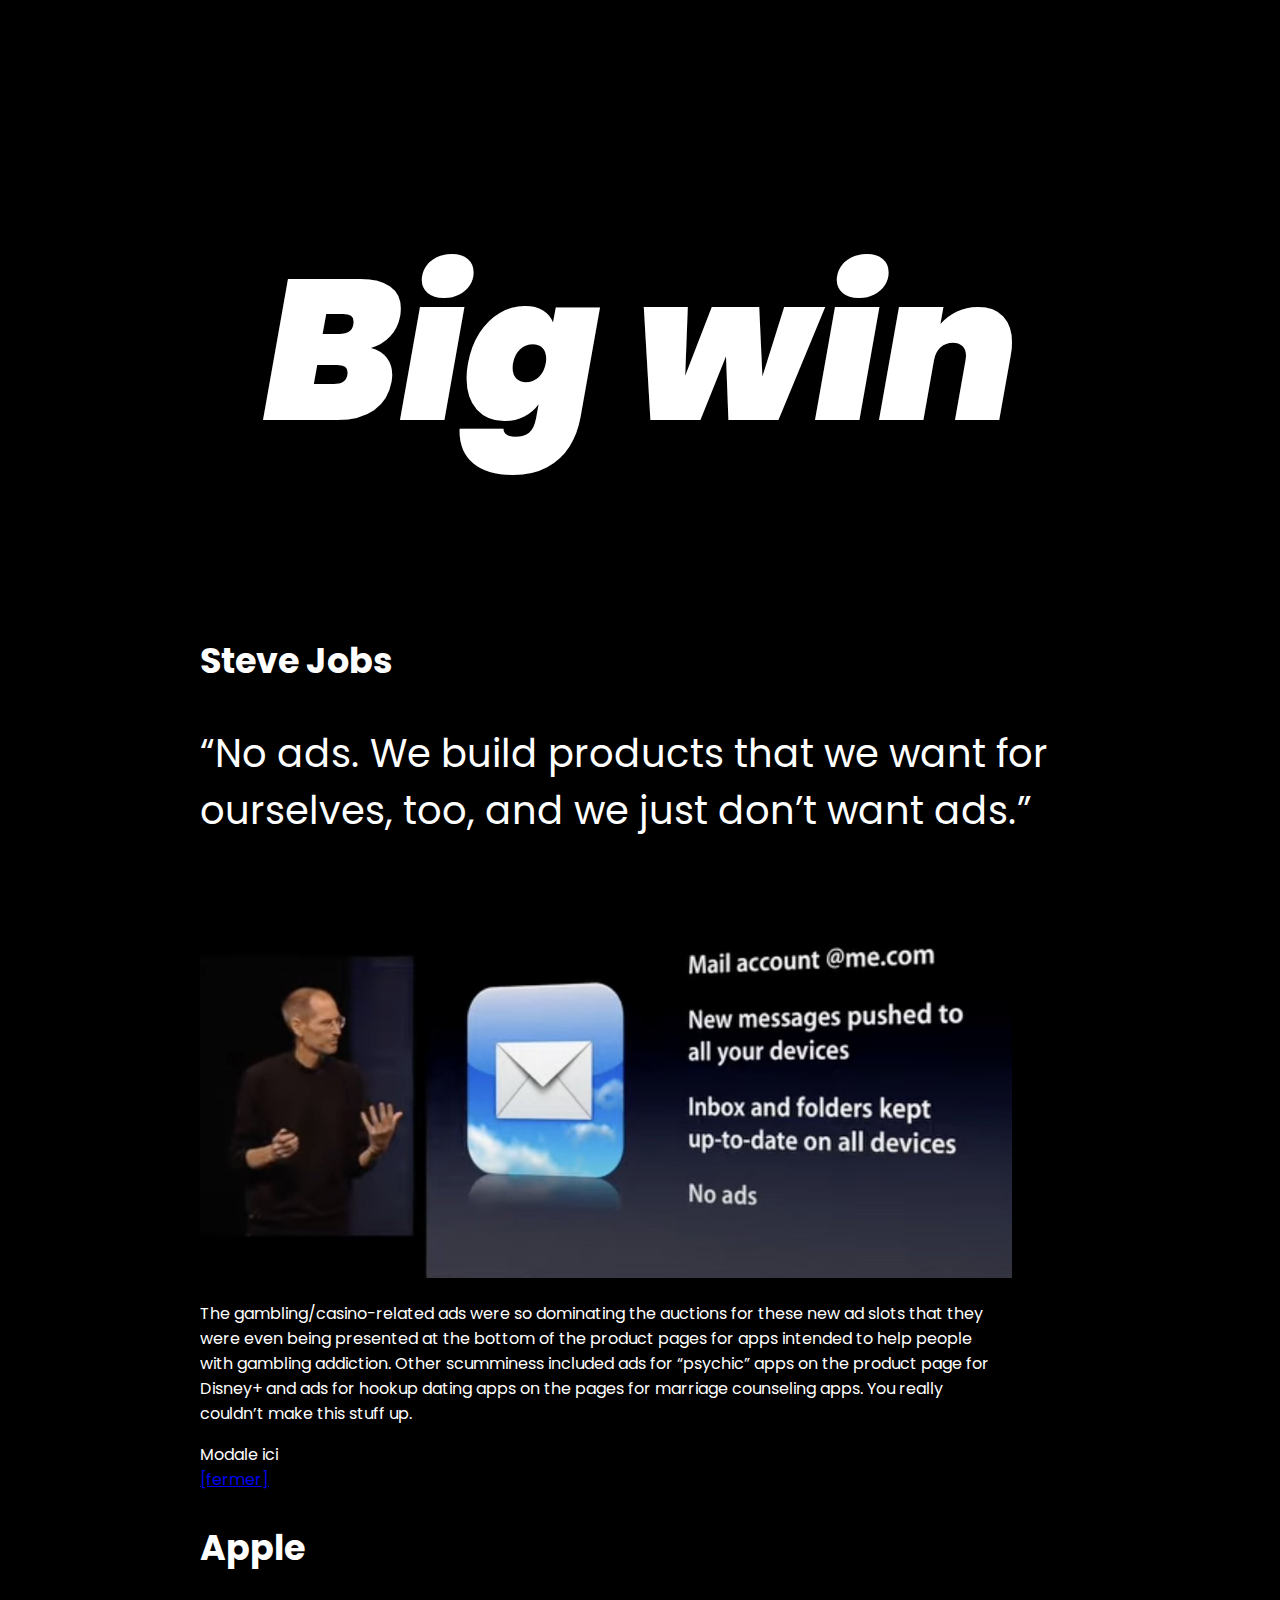
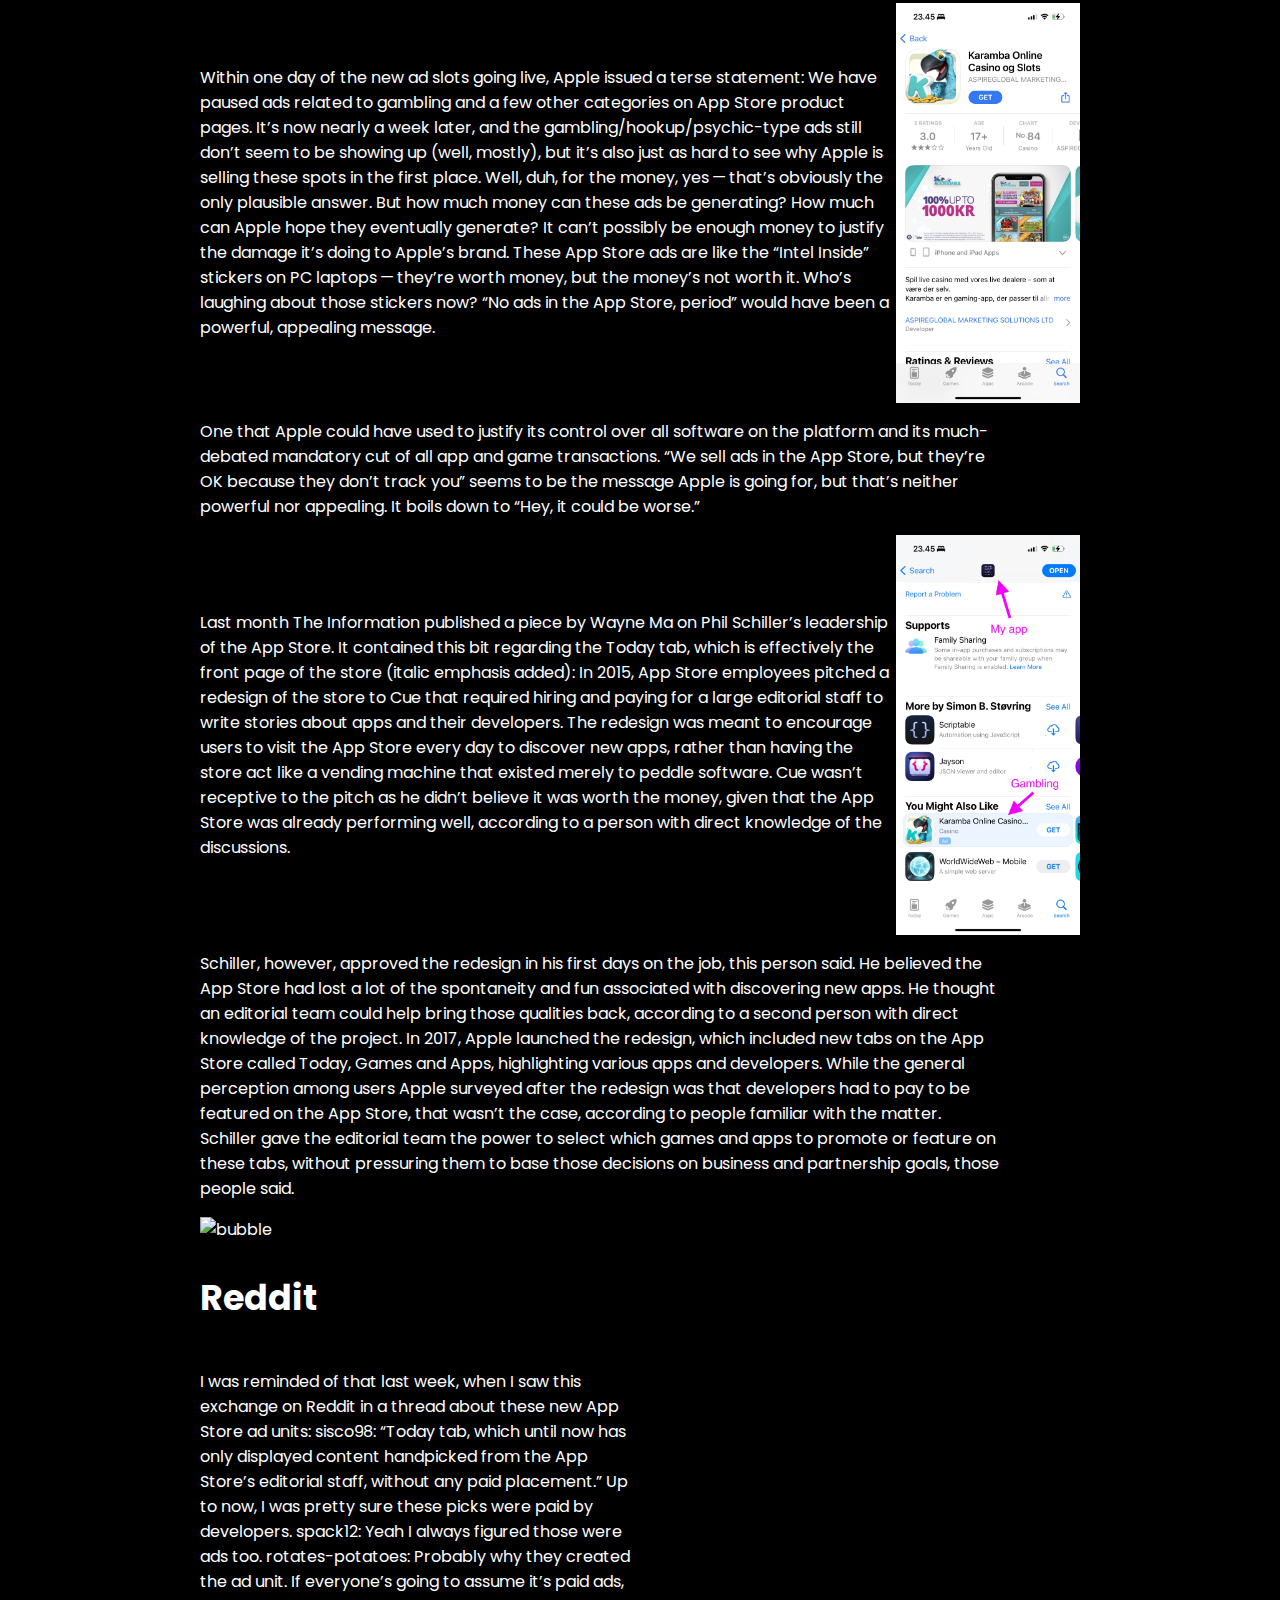
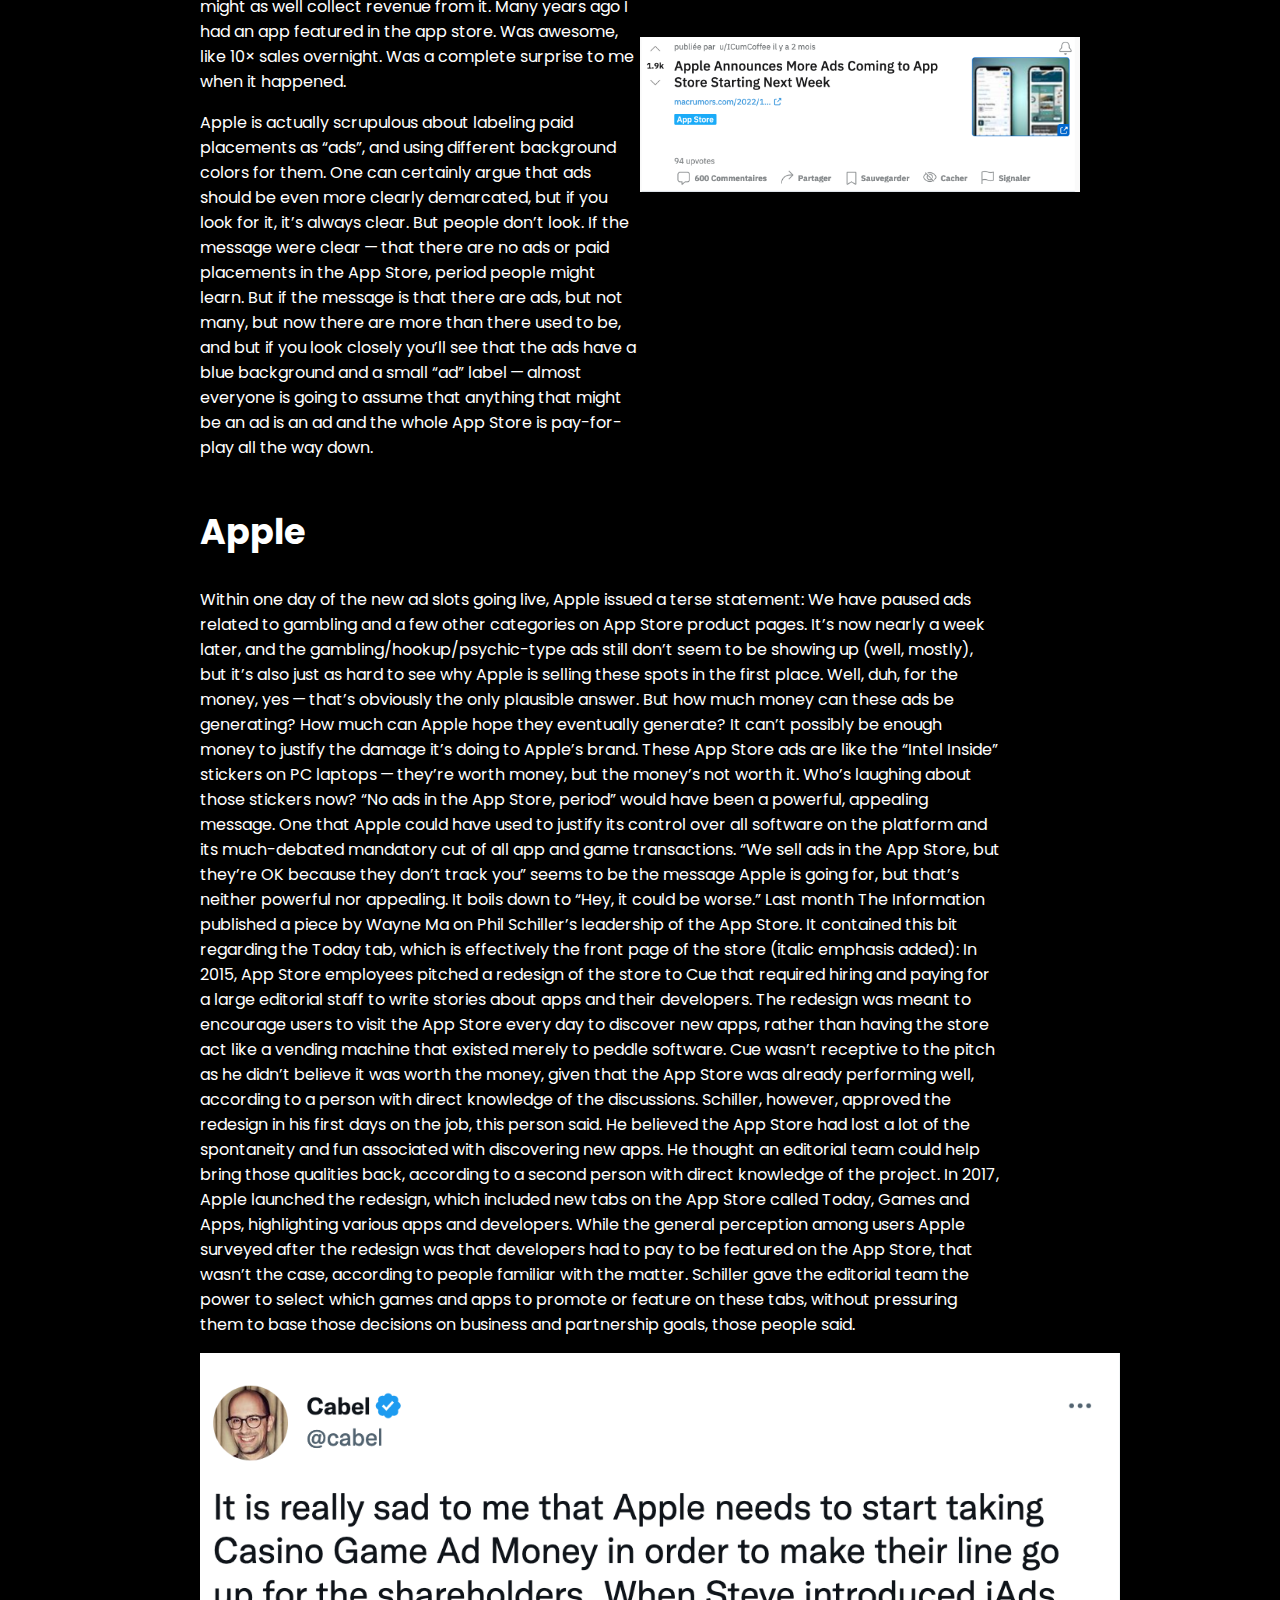
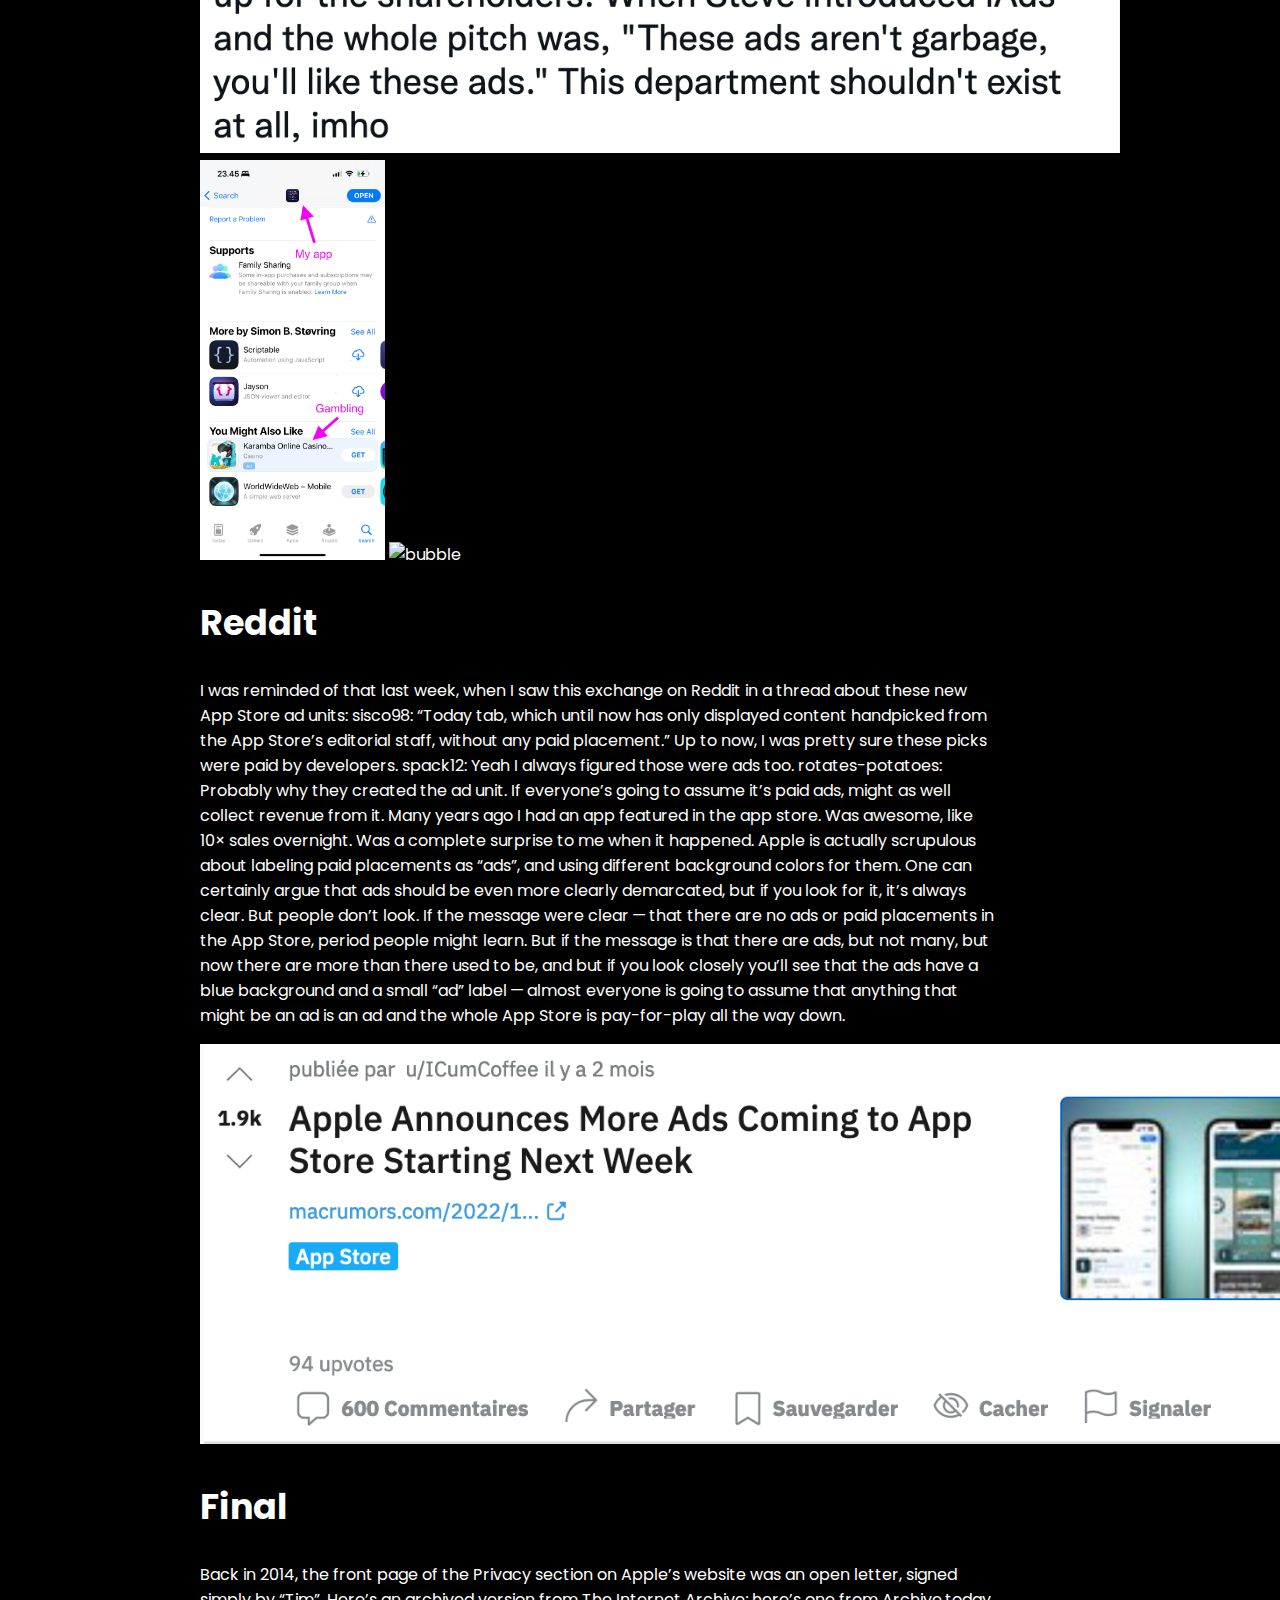
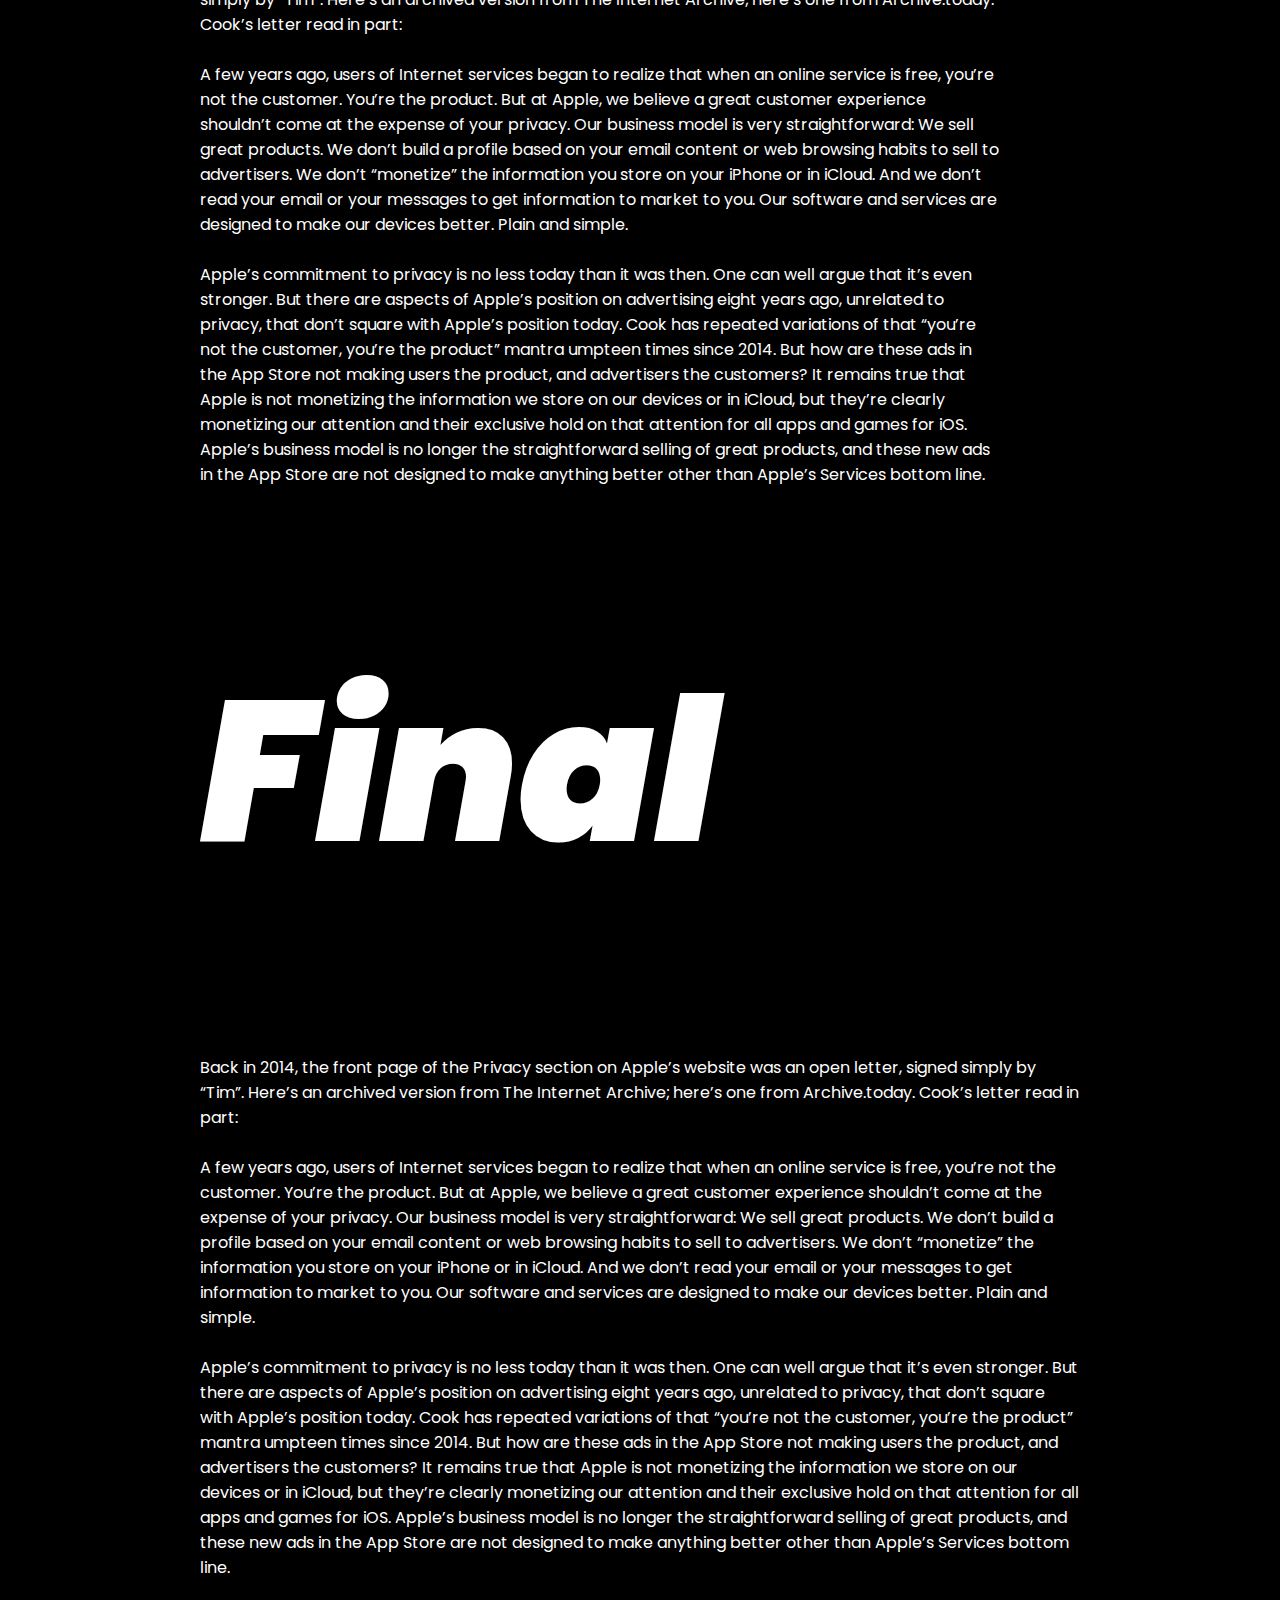
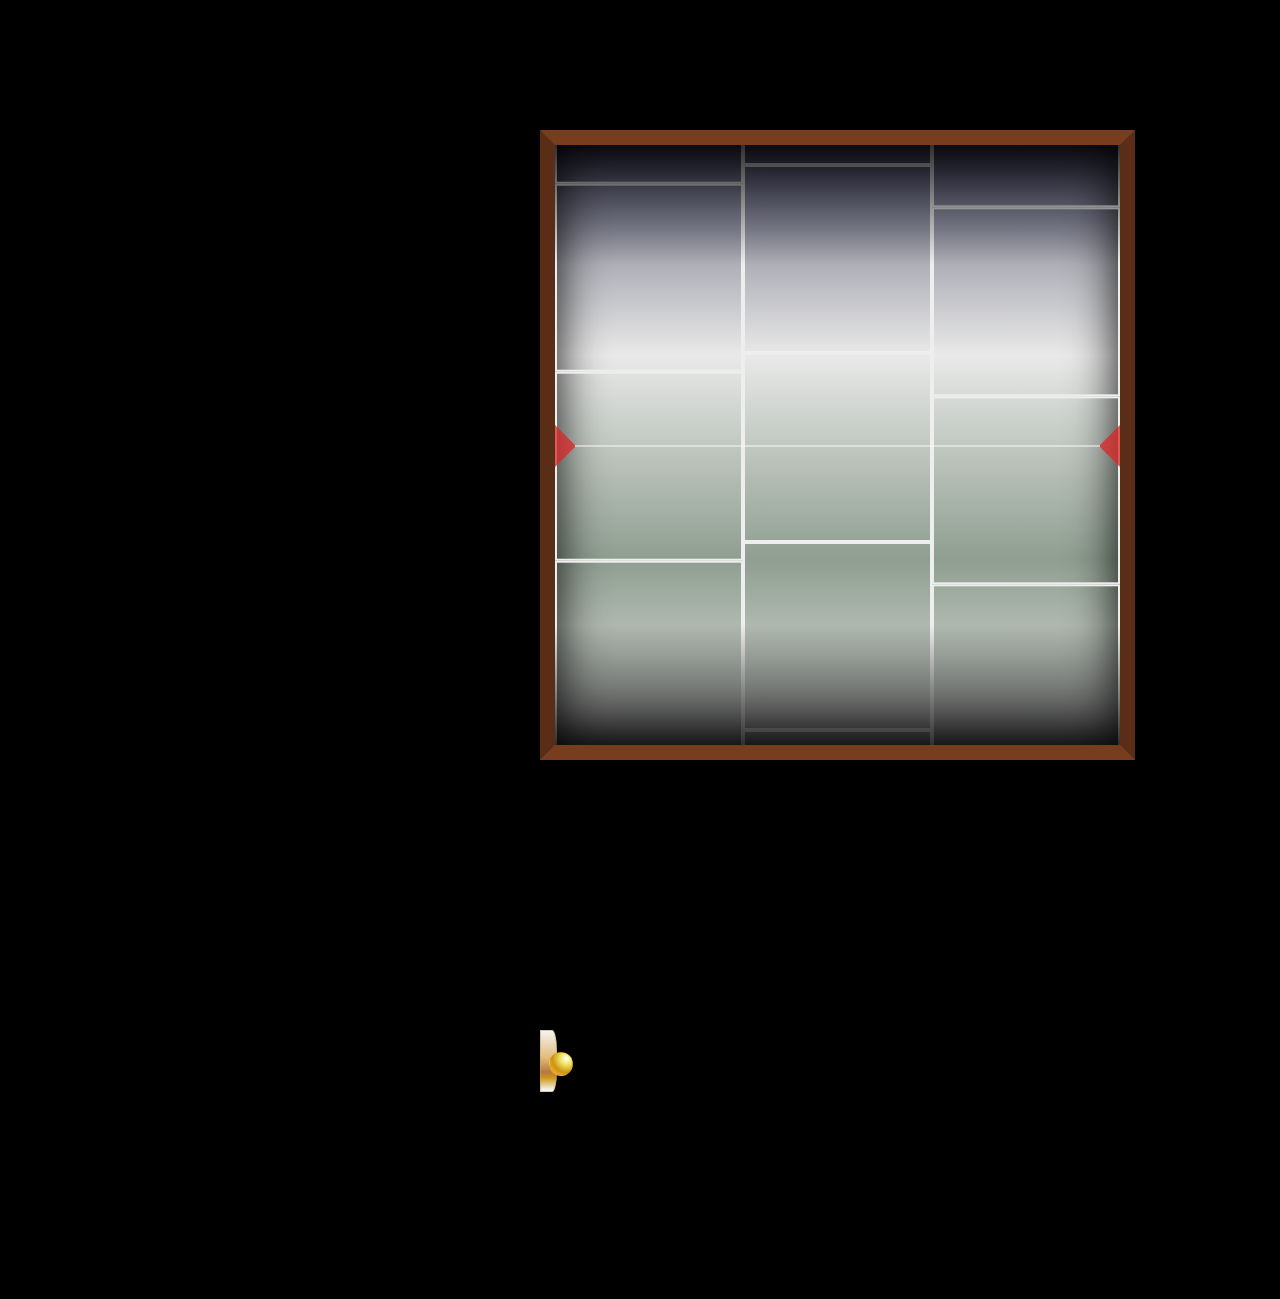
==== index.html @ aba89093 "big win" ====
<!DOCTYPE html>
<html lang="en">
  <head>
    <meta charset="UTF-8" />
    <meta http-equiv="X-UA-Compatible" content="IE=edge" />
    <meta name="viewport" content="width=device-width, initial-scale=1.0" />
    <title>Big win</title>
    <link rel="preconnect" href="https://fonts.googleapis.com" />
    <link rel="preconnect" href="https://fonts.gstatic.com" crossorigin />
    <link
      href="https://fonts.googleapis.com/css2?family=Poppins:ital,wght@0,100;0,300;0,400;0,500;0,600;0,700;0,800;0,900;1,500;1,900&display=swap"
      rel="stylesheet"
    />
    <link rel="stylesheet" href="style.css" />
  </head>

  <body>
    <header class="titre">
      <h1>Big win</h1>
    </header>

    <section>
      <h2>Steve Jobs</h2>
      <h3>
        “No ads. We build products that we want for ourselves, too, and we just
        don’t want ads.”
      </h3>
      <img src="links/Steve.jpg" class="screen" alt="bubble" />
      <p>
        The gambling/casino-related ads were so dominating the auctions for
        these new ad slots that they were even being presented at the bottom of
        the product pages for apps intended to help people with gambling
        addiction. Other scumminess included ads for “psychic” apps on the
        product page for Disney+ and ads for hookup dating apps on the pages for
        marriage counseling apps. You really couldn’t make this stuff up.
      </p>
    </section>
    <div class="modal" id="modal">
      <div class="modal-back"></div>
      <div class="modal-container">
        Modale ici<br />
        <a href="#" id="modal-close">[fermer]</a>
      </div>
    </div>
    <section>

        <h2>Apple</h2>

        <div class=apple>
            <p>
                Within one day of the new ad slots going live, Apple issued a terse statement: We have paused ads related to gambling and a few other categories on App Store product pages. It’s now nearly a week later, and the gambling/hookup/psychic-type ads still don’t
                seem to be showing up (well, mostly), but it’s also just as hard to see why Apple is selling these spots in the first place. Well, duh, for the money, yes — that’s obviously the only plausible answer. But how much money can these ads be
                generating? How much can Apple hope they eventually generate? It can’t possibly be enough money to justify the damage it’s doing to Apple’s brand. These App Store ads are like the “Intel Inside” stickers on PC laptops — they’re worth money,
                but the money’s not worth it. Who’s laughing about those stickers now? “No ads in the App Store, period” would have been a powerful, appealing message.
            </p>
            <img src="links/screen2.jpg" class="screen" alt="bubble" />
        </div>
        <div>
            <p>
                One that Apple could have used to justify its control over all software on the platform and its much-debated mandatory cut of all app and game transactions. “We sell ads in the App Store, but they’re OK because they don’t track you” seems to be the message
                Apple is going for, but that’s neither powerful nor appealing. It boils down to “Hey, it could be worse.”
            </p>
        </div>
        <div class=apple>
            <p>Last month The Information published a piece by Wayne Ma on Phil Schiller’s leadership of the App Store. It contained this bit regarding the Today tab, which is effectively the front page of the store (italic emphasis added): In 2015, App
                Store employees pitched a redesign of the store to Cue that required hiring and paying for a large editorial staff to write stories about apps and their developers. The redesign was meant to encourage users to visit the App Store every
                day to discover new apps, rather than having the store act like a vending machine that existed merely to peddle software. Cue wasn’t receptive to the pitch as he didn’t believe it was worth the money, given that the App Store was already
                performing well, according to a person with direct knowledge of the discussions.
            </p>
            <img src="links/screen1.jpg" class="screen" alt="bubble" />
        </div>
        <div>
            <p>
                Schiller, however, approved the redesign in his first days on the job, this person said. He believed the App Store had lost a lot of the spontaneity and fun associated with discovering new apps. He thought an editorial team could help bring those qualities
                back, according to a second person with direct knowledge of the project. In 2017, Apple launched the redesign, which included new tabs on the App Store called Today, Games and Apps, highlighting various apps and developers. While the general
                perception among users Apple surveyed after the redesign was that developers had to pay to be featured on the App Store, that wasn’t the case, according to people familiar with the matter. Schiller gave the editorial team the power to
                select which games and apps to promote or feature on these tabs, without pressuring them to base those decisions on business and partnership goals, those people said.
            </p>
        </div>



        <img src="links/screen2.jng" class="screen" alt="bubble" />
    </section>
    <section>
        <h2>Reddit</h2>
        <div class="reddit">
            <div>
                <p>
                    I was reminded of that last week, when I saw this exchange on Reddit in a thread about these new App Store ad units: sisco98: “Today tab, which until now has only displayed content handpicked from the App Store’s editorial staff, without any paid placement.”
                    Up to now, I was pretty sure these picks were paid by developers. spack12: Yeah I always figured those were ads too. rotates-potatoes: Probably why they created the ad unit. If everyone’s going to assume it’s paid ads, might as well
                    collect revenue from it. Many years ago I had an app featured in the app store. Was awesome, like 10× sales overnight. Was a complete surprise to me when it happened.
                </p>
                <p>
                    Apple is actually scrupulous about labeling paid placements as “ads”, and using different background colors for them. One can certainly argue that ads should be even more clearly demarcated, but if you look for it, it’s always clear. But people don’t
                    look. If the message were clear — that there are no ads or paid placements in the App Store, period people might learn. But if the message is that there are ads, but not many, but now there are more than there used to be, and but if
                    you look closely you’ll see that the ads have a blue background and a small “ad” label — almost everyone is going to assume that anything that might be an ad is an ad and the whole App Store is pay-for-play all the way down.
                </p>
            </div>
            <img src="links/screen reddit.png" class="screen" alt="bubble" />
        </div>

      <h2>Apple</h2>

      <p>
        Within one day of the new ad slots going live, Apple issued a terse
        statement: We have paused ads related to gambling and a few other
        categories on App Store product pages. It’s now nearly a week later, and
        the gambling/hookup/psychic-type ads still don’t seem to be showing up
        (well, mostly), but it’s also just as hard to see why Apple is selling
        these spots in the first place. Well, duh, for the money, yes — that’s
        obviously the only plausible answer. But how much money can these ads be
        generating? How much can Apple hope they eventually generate? It can’t
        possibly be enough money to justify the damage it’s doing to Apple’s
        brand. These App Store ads are like the “Intel Inside” stickers on PC
        laptops — they’re worth money, but the money’s not worth it. Who’s
        laughing about those stickers now? “No ads in the App Store, period”
        would have been a powerful, appealing message. One that Apple could have
        used to justify its control over all software on the platform and its
        much-debated mandatory cut of all app and game transactions. “We sell
        ads in the App Store, but they’re OK because they don’t track you” seems
        to be the message Apple is going for, but that’s neither powerful nor
        appealing. It boils down to “Hey, it could be worse.” Last month The
        Information published a piece by Wayne Ma on Phil Schiller’s leadership
        of the App Store. It contained this bit regarding the Today tab, which
        is effectively the front page of the store (italic emphasis added): In
        2015, App Store employees pitched a redesign of the store to Cue that
        required hiring and paying for a large editorial staff to write stories
        about apps and their developers. The redesign was meant to encourage
        users to visit the App Store every day to discover new apps, rather than
        having the store act like a vending machine that existed merely to
        peddle software. Cue wasn’t receptive to the pitch as he didn’t believe
        it was worth the money, given that the App Store was already performing
        well, according to a person with direct knowledge of the discussions.
        Schiller, however, approved the redesign in his first days on the job,
        this person said. He believed the App Store had lost a lot of the
        spontaneity and fun associated with discovering new apps. He thought an
        editorial team could help bring those qualities back, according to a
        second person with direct knowledge of the project. In 2017, Apple
        launched the redesign, which included new tabs on the App Store called
        Today, Games and Apps, highlighting various apps and developers. While
        the general perception among users Apple surveyed after the redesign was
        that developers had to pay to be featured on the App Store, that wasn’t
        the case, according to people familiar with the matter. Schiller gave
        the editorial team the power to select which games and apps to promote
        or feature on these tabs, without pressuring them to base those
        decisions on business and partnership goals, those people said.
      </p>

      <img src="links/screen.png" class="screen" alt="bubble" />
      <img src="links/screen1.jpg" class="screen" alt="bubble" />
      <img src="links/screen2.jng" class="screen" alt="bubble" />
    </section>
    <section>
      <h2>Reddit</h2>
      <p>
        I was reminded of that last week, when I saw this exchange on Reddit in
        a thread about these new App Store ad units: sisco98: “Today tab, which
        until now has only displayed content handpicked from the App Store’s
        editorial staff, without any paid placement.” Up to now, I was pretty
        sure these picks were paid by developers. spack12: Yeah I always figured
        those were ads too. rotates-potatoes: Probably why they created the ad
        unit. If everyone’s going to assume it’s paid ads, might as well collect
        revenue from it. Many years ago I had an app featured in the app store.
        Was awesome, like 10× sales overnight. Was a complete surprise to me
        when it happened. Apple is actually scrupulous about labeling paid
        placements as “ads”, and using different background colors for them. One
        can certainly argue that ads should be even more clearly demarcated, but
        if you look for it, it’s always clear. But people don’t look. If the
        message were clear — that there are no ads or paid placements in the App
        Store, period people might learn. But if the message is that there are
        ads, but not many, but now there are more than there used to be, and but
        if you look closely you’ll see that the ads have a blue background and a
        small “ad” label — almost everyone is going to assume that anything that
        might be an ad is an ad and the whole App Store is pay-for-play all the
        way down.
      </p>

      <img src="links/screen reddit.png" class="screen" alt="bubble" />

    </section>
    <section>
      <h2>Final</h2>
      <p>
        Back in 2014, the front page of the Privacy section on Apple’s website
        was an open letter, signed simply by “Tim”. Here’s an archived version
        from The Internet Archive; here’s one from Archive.today. Cook’s letter
        read in part:
        <br />
        <br />
        A few years ago, users of Internet services began to realize that when
        an online service is free, you’re not the customer. You’re the product.
        But at Apple, we believe a great customer experience shouldn’t come at
        the expense of your privacy. Our business model is very straightforward:
        We sell great products. We don’t build a profile based on your email
        content or web browsing habits to sell to advertisers. We don’t
        “monetize” the information you store on your iPhone or in iCloud. And we
        don’t read your email or your messages to get information to market to
        you. Our software and services are designed to make our devices better.
        Plain and simple.
        <br />
        <br />
        Apple’s commitment to privacy is no less today than it was then. One can
        well argue that it’s even stronger. But there are aspects of Apple’s
        position on advertising eight years ago, unrelated to privacy, that
        don’t square with Apple’s position today. Cook has repeated variations
        of that “you’re not the customer, you’re the product” mantra umpteen
        times since 2014. But how are these ads in the App Store not making
        users the product, and advertisers the customers? It remains true that
        Apple is not monetizing the information we store on our devices or in
        iCloud, but they’re clearly monetizing our attention and their exclusive
        hold on that attention for all apps and games for iOS. Apple’s business
        model is no longer the straightforward selling of great products, and
        these new ads in the App Store are not designed to make anything better
        other than Apple’s Services bottom line.
      </p>
    </section>

  
    <h1>Final</h1>
    Back in 2014, the front page of the Privacy section on Apple’s website was an open letter, signed simply by “Tim”. Here’s an archived version from The Internet Archive; here’s one from Archive.today. Cook’s letter read in part:
    <br />
    <br /> A few years ago, users of Internet services began to realize that when an online service is free, you’re not the customer. You’re the product. But at Apple, we believe a great customer experience shouldn’t come at the expense of your privacy.
    Our business model is very straightforward: We sell great products. We don’t build a profile based on your email content or web browsing habits to sell to advertisers. We don’t “monetize” the information you store on your iPhone or in iCloud. And
    we don’t read your email or your messages to get information to market to you. Our software and services are designed to make our devices better. Plain and simple.
    <br />
    <br /> Apple’s commitment to privacy is no less today than it was then. One can well argue that it’s even stronger. But there are aspects of Apple’s position on advertising eight years ago, unrelated to privacy, that don’t square with Apple’s position
    today. Cook has repeated variations of that “you’re not the customer, you’re the product” mantra umpteen times since 2014. But how are these ads in the App Store not making users the product, and advertisers the customers? It remains true that Apple
    is not monetizing the information we store on our devices or in iCloud, but they’re clearly monetizing our attention and their exclusive hold on that attention for all apps and games for iOS. Apple’s business model is no longer the straightforward
    selling of great products, and these new ads in the App Store are not designed to make anything better other than Apple’s Services bottom line.
    </div>

    </div>

    <div class="machine">
			<div class="container">
				<div class="winner">
				</div>
			</div>
			<div class="handle">		    		    	
		    </div>			
		 </div>
		<style scope id="setting"></style>
		<style scope id="update"></style>
		<script type="text/javascript" src="script.js"></script>

    </body>
    </html>
---- style.css ----
body {
  background-color: black;
  color: white;
  margin: 200px;
  font-family: "Poppins", sans-serif;
}

h1 {
  font-size: 200px;
  font-weight: 900;
  font-style: italic;
}

h2 {
  font-size: 35px;
  font-weight: 700;
}

h3 {
  font-size: 3vw;
  font-weight: 400;
}

p {
<<<<<<< Updated upstream
    font-size: 16px;
    font-weight: 400;
    max-width: 600px;
=======
  font-size: 16px;
  font-weight: 400;
  max-width: 800px;
>>>>>>> Stashed changes
}

img {
  max-height: 400px;
}

.apple,
.reddit {
    display: flex;
    flex-direction: row;
    justify-content: space-between;
    align-items: center;
}

.reddit img {
    max-width: 50%;
}

.evolution {
  display: flex;
  column-count: 3;
  justify-content: center;
}

.titre {
  text-align: center;
}


.machine{
  display: inline-block;
  position: relative;
  opacity: 0;
}
.container{
  width : 1200px;
  height : 400px;
  border-style : solid;
  border-color : hsl(0,10%,50%) hsl(0,20%,50%) hsl(0,10%,50%) hsl(0,20%,50%);
  border-width : 15px;
  display : flex;
  background: linear-gradient(to bottom, #696992 0%, #afb0b7 20%, #e9e9e9 35%, #8f9e90 69%, #e7e7e7 100%);
  box-shadow: inset 0 0 50px #000000;
  position: relative;
  overflow: hidden;
  float: left;
  background-clip: content-box;
}
.container:before{
  content: '';
  position: absolute;
  width: calc(100% - 40px);
  top : calc(50% - 20px);
  left: 0;
  border-style: solid;
  border-width: 20px 20px;
  border-color: transparent hsla(0,70%,50%,0.75) transparent hsla(0,70%,50%,0.75);
  height : 2px;
  background-color: rgba(250,250,250,0.5);
  overflow: hidden;
  z-index: 1;
  background-clip: content-box;
}
.container:after{
  content: '';
  position: absolute;
  width: 100%;
  height: 100%;
  background : linear-gradient(to bottom, rgba(0,0,0,0.8) 0%,rgba(0,0,0,0) 20%,rgba(0,0,0,0) 80%,rgba(0,0,0,0.8) 100%);
}
.col{
  width: 100%;
  //transition: transform 0.2s linear;
}
.row{
  border-style: solid;
  border-color : #eee;
  border-width: 2px;
  //border-radius : 50%;
}
.row:after{
  content: '';
  display: block;
  padding-top: 100%;
  background-repeat: no-repeat;
  background-position: center;
  background-size: cover;
}
.seven:after      {background-image : url("./seven.svg");}
.lemon:after      {background-image : url("./lemon.svg");}
.cherry:after     {background-image : url("./cherry.svg");}
.watermelon:after {background-image : url("./waterMelon.svg");}
.banana:after     {background-image : url("./banana.svg");}
.bar:after        {background-image : url("./bar.svg");}
.prune:after      {background-image : url("./prune.svg");}
.bigwin:after     {background-image : url("./bigwin.svg");}
.orange:after     {background-image : url("./orange.svg");}
.seven:after      {background-image : url(//bannerflow.blob.core.windows.net/resources/seven-6803e6a7-66bb-475d-b201-e2551ac41f77.svg?v=636058905940602803);}
.lemon:after      {background-image : url(//bannerflow.blob.core.windows.net/resources/lemon-427191a8-0a28-43fb-8bf9-6a68df0d8d0d.svg?v=636058905940602803);}
.cherry:after     {background-image : url(//bannerflow.blob.core.windows.net/resources/cherry-73d79a68-bece-46b2-9f93-fcc4617b6dbc.svg?v=636058905940602803);}
.watermelon:after {background-image : url(//bannerflow.blob.core.windows.net/resources/watermelon-53668bfb-8cd0-4107-b9be-b2379984b9fb.svg?v=636058905940602803);}
.banana:after     {background-image:  url(//bannerflow.blob.core.windows.net/resources/banana-a70ac7d5-feda-4c4a-80bc-1fefc5cf1f9f.svg?v=636058905940602803);}
.bar:after        {background-image : url(//bannerflow.blob.core.windows.net/resources/bar-69414337-7bd5-4fa0-9dfd-3f73eb313a4d.svg?v=636058905940602803);}
.prune:after      {background-image : url(//bannerflow.blob.core.windows.net/resources/prune-eb66576f-c6ba-4c4a-88c6-b659ce01f771.svg?v=636058905940602803);}
.bigwin:after     {background-image : url(//bannerflow.blob.core.windows.net/resources/bigwin-ea7b5813-de4b-40c6-b708-e992f57be3e0.svg?v=636058905940602803);}
.orange:after     {background-image : url(//bannerflow.blob.core.windows.net/resources/orange-625c9be2-9b9e-45aa-b574-808930b71c41.svg?v=636058905940602803);}
/*-------------=== winner style ===-------------*/
.winner{
  background-color: transparent;
  -webkit-transition: transform 0.1s linear,background-color 0.1s ease;
  -moz-transition: transform 0.1s linear,background-color 0.1s ease;
  -o-transition: transform 0.1s linear,background-color 0.1s ease;
  transition: transform 0.1s linear,background-color 0.1s ease;
  -webkit-transform: scale(0);
  -moz-transform: scale(0);
  -o-transform: scale(0);
  transform: scale(0);
  pointer-events: none;
}
.winner.active{
  -webkit-transition: transform 0.1s linear,background-color 0.5s ease;
  -moz-transition: transform 0.1s linear,background-color 0.5s ease;
  -o-transition: transform 0.1s linear,background-color 0.5s ease;
  transition: transform 0.1s linear,background-color 0.5s ease;
  background-color: rgba(0,0,0,0.5);
  -webkit-transform: scale(1);
  -moz-transform: scale(1);
  -o-transform: scale(1);
  transform: scale(1);
}
.winner,.winner:before,.winner:after{
  position: absolute;
  top: 0;
  left :0;
  width: 100%;
  height: 100%;
  content: '';
  display: block;
  z-index: 3;
}
.winner:before,.winner:after{
  width: 100vw;
  height: 100vw;
  top : -25vw;
}
.winner:before{
  background : url(//bannerflow.blob.core.windows.net/resources/winner2-d4e9ae90-43f8-4575-99b9-fc675462bc35.svg?v=636058905940602803) no-repeat center;
  background-size: cover;
  -webkit-animation: rotateBackground 12s linear infinite;
  -moz-animation:    rotateBackground 12s linear infinite;
  -o-animation:      rotateBackground 12s linear infinite;
  animation:         rotateBackground 12s linear infinite;
}
.winner:after{
  background : url(//bannerflow.blob.core.windows.net/resources/winner1-e3971196-c01b-4985-8303-3a1829f2d529.svg?v=636058905940602803) no-repeat center;
  background-size: 50% 50%;
  -webkit-animation: scaleForeground 2s linear infinite;
  -moz-animation:    scaleForeground 2s linear infinite;
  -o-animation:      scaleForeground 2s linear infinite;
  animation:         scaleForeground 2s linear infinite;
}
@-webkit-keyframes rotateBackground {
  100% { -webkit-transform: rotate(360deg); }
}
@-moz-keyframes rotateBackground {
  100% { -moz-transform: rotate(360deg); }
}
@-o-keyframes rotateBackground {
  100% { -o-transform: rotate(360deg); }
}
@keyframes rotateBackground {
  100% { transform: rotate(360deg); }
}
@-webkit-keyframes scaleForeground {
  50% { -webkit-transform: scale(0.5); }
}
@-moz-keyframes scaleForeground {
  50% { -moz-transform: scale(0.5); }
}
@-o-keyframes scaleForeground {
  50% { -o-transform: scale(0.5); }
}
@keyframes scaleForeground {
  50% { transform: scale(0.5); }
}
/*-----------------------------------------------*/
.handle{
  position: relative;
  float: left;
  vertical-align: top;
  height : 60px;
  width : 15px;
  border-radius: 0 5px 5px 0/20px;
  border : 1px solid rgba(189, 160, 112, 0.5);
  background : linear-gradient(to bottom, #CD9819 0%,#f5f5f5 20%,#e2ba78 67%, #b6783d 90%, #CD9819 100%);
}
.handle,.handle:before,.handle:after{
  transition: all 0.2s linear;
  cursor: pointer;
}
.handle:before,.handle:after{
  content: '';
  display: block;
  position: absolute;
}
.handle:before{
  border-style: solid;
  border-width: 1px;
  border-color: rgba(163,126,67,0.1);
  background: linear-gradient(to right, #f5d6b1 0%, #cc9310 20%,#f1e767 60%,#f5f5f5 90%,#f1e767 100%);
  width: 8px;
  height: 80px;
  bottom: 30px;
  right: -10px;
  border-bottom-right-radius: 10px 8px;
}
.handle:after{
  width: 22px;
  height: 22px;
  border-radius: 50%;
  top: -64px;
  right: -17px;
  border: 1px solid rgba(204,147,16,0.3);
  background: radial-gradient(ellipse at 75% 25%, #ffffff 0%,#f1e767 25%,#cc9310 60%,#feb645 91%);
}
.handle.active{
  background-position:0 47px;
}
.handle.active:before{
  height: 0px;
  border-bottom-right-radius: 2px;
  transform: translateY(5px);
}
.handle.active:after{
  transform: translateY(85px);
}
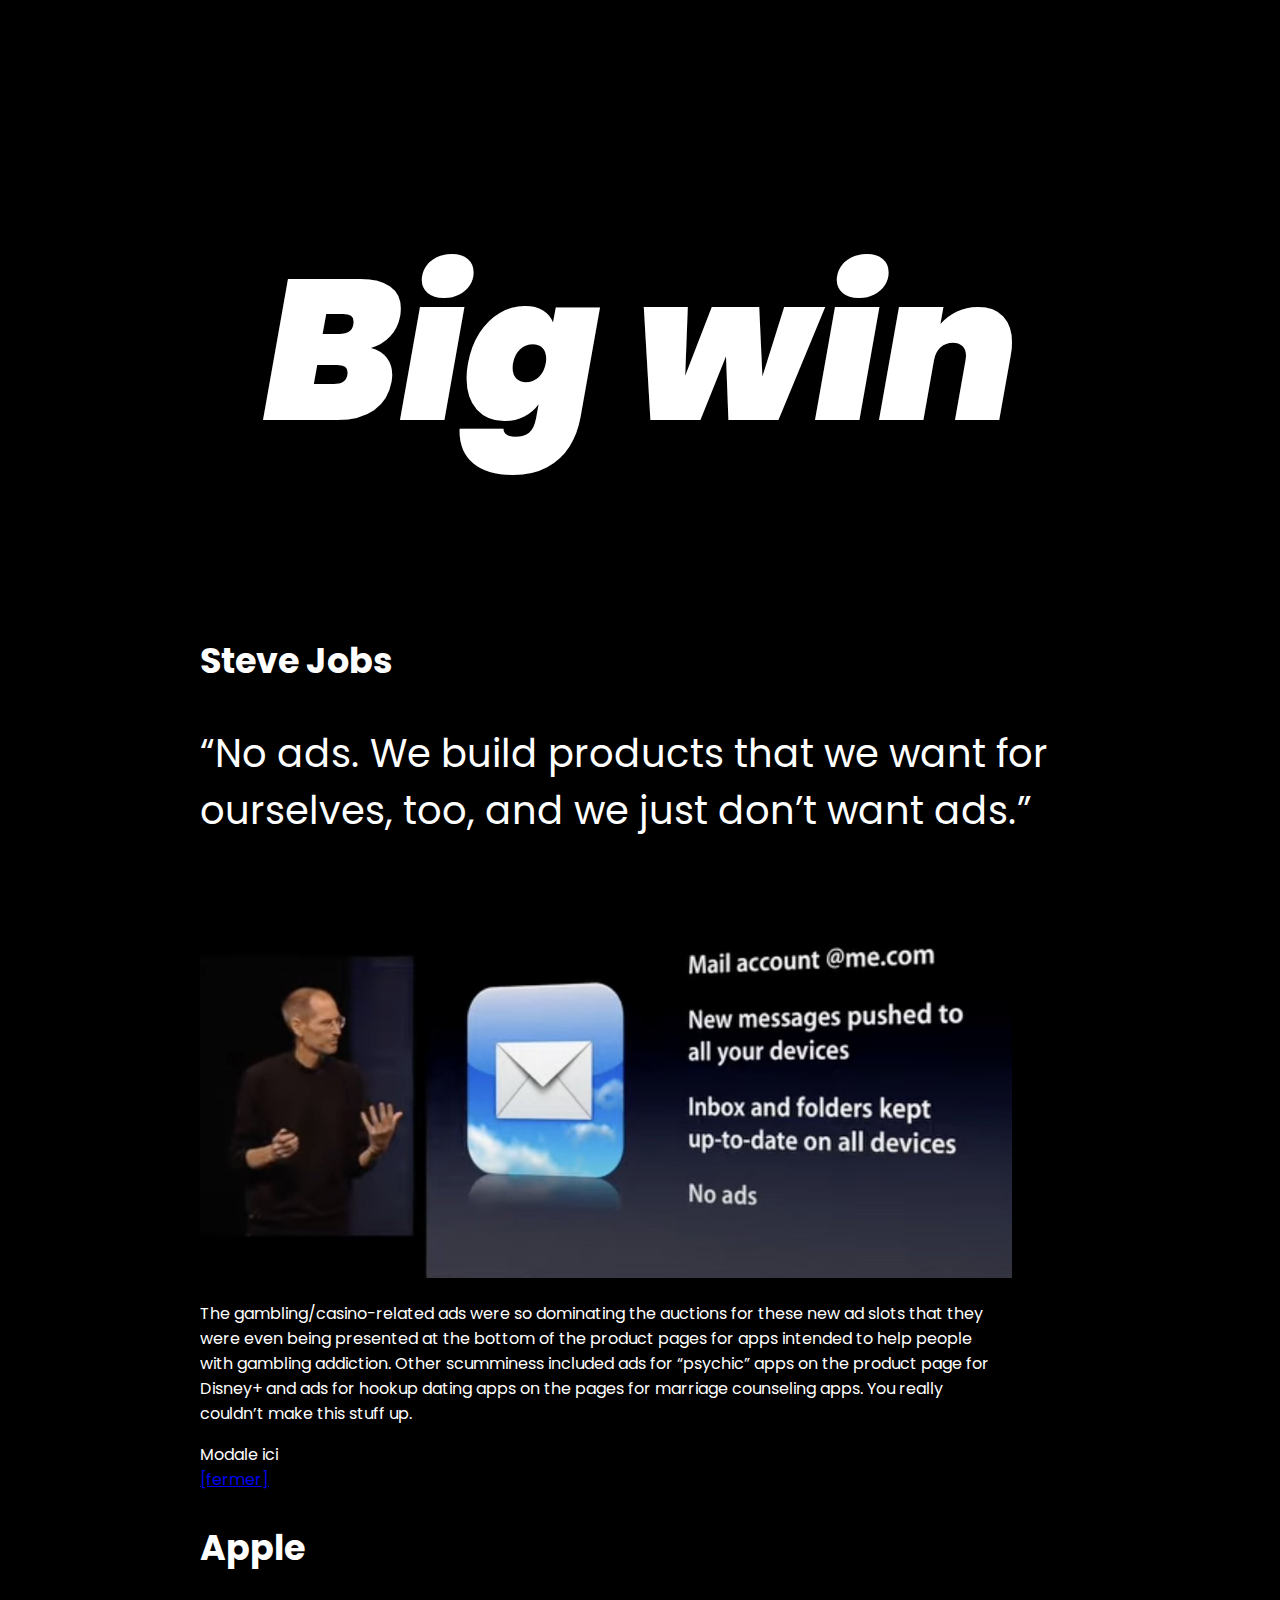
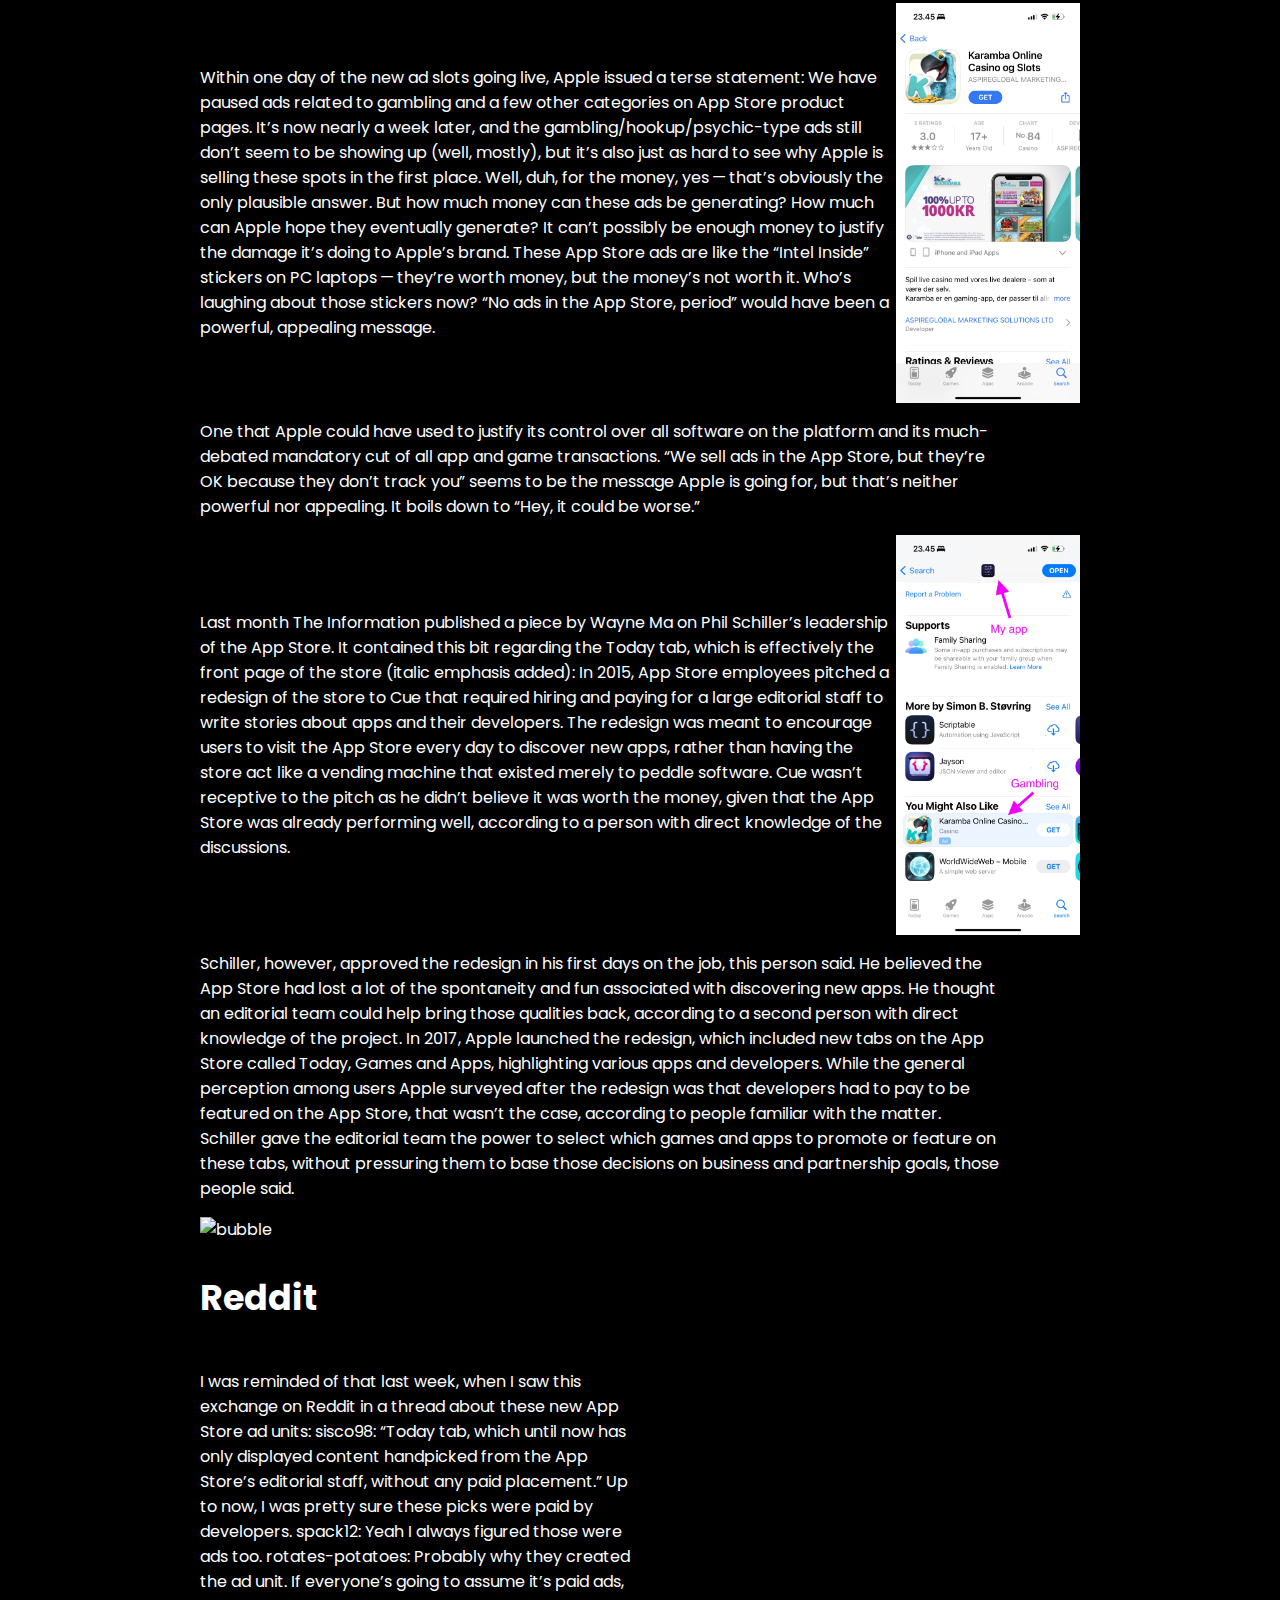
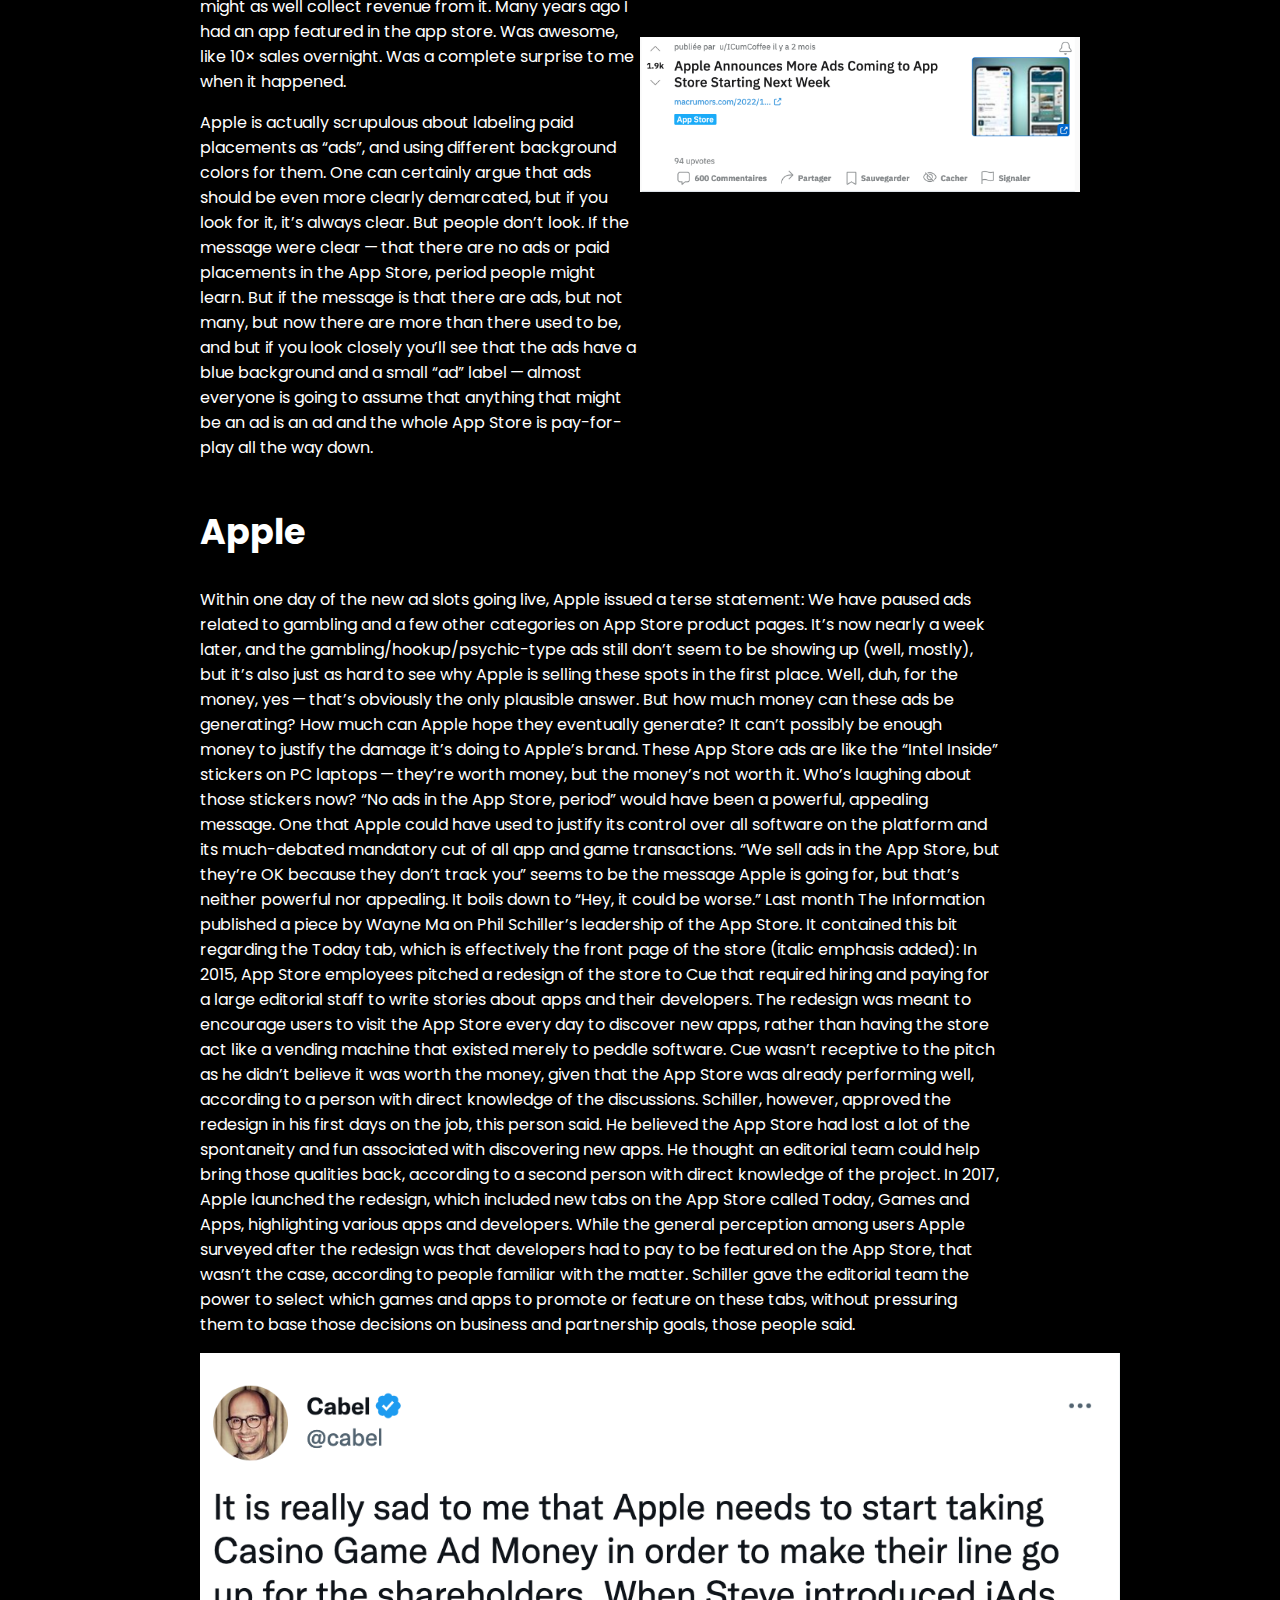
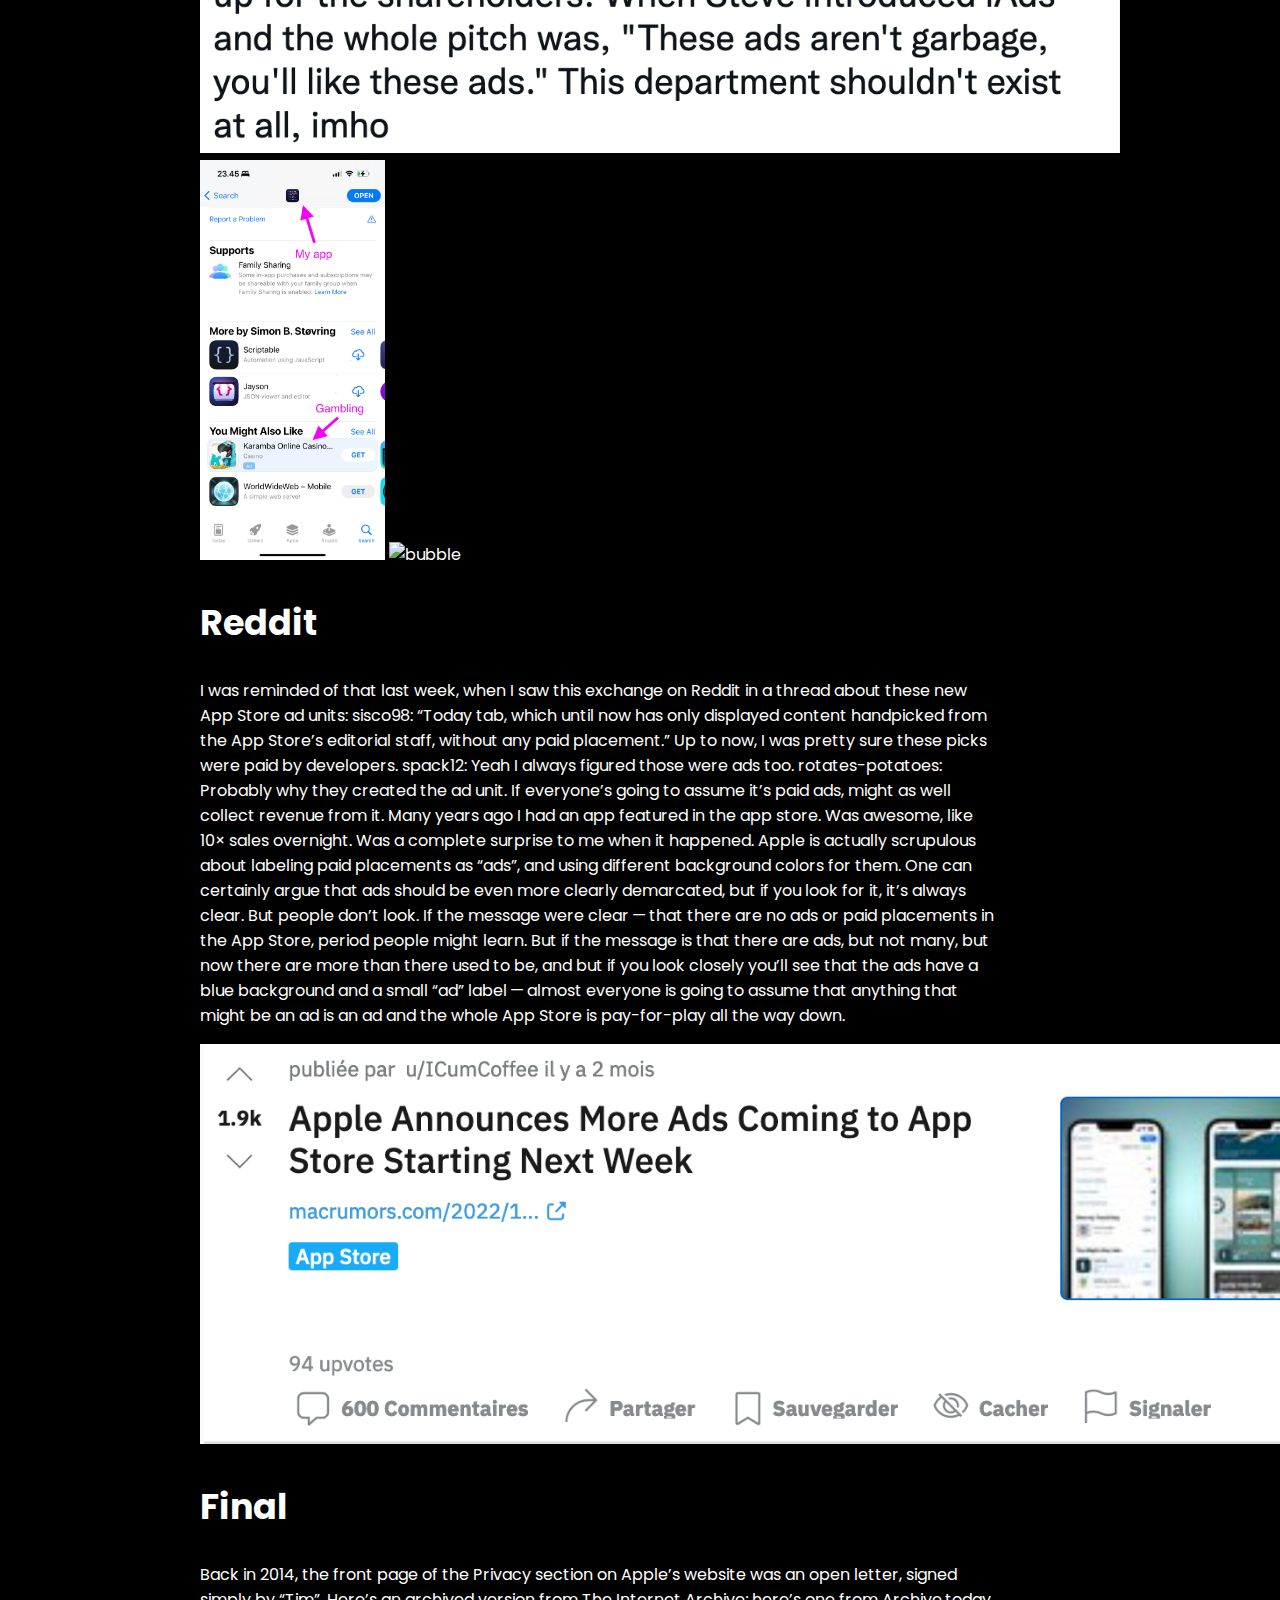
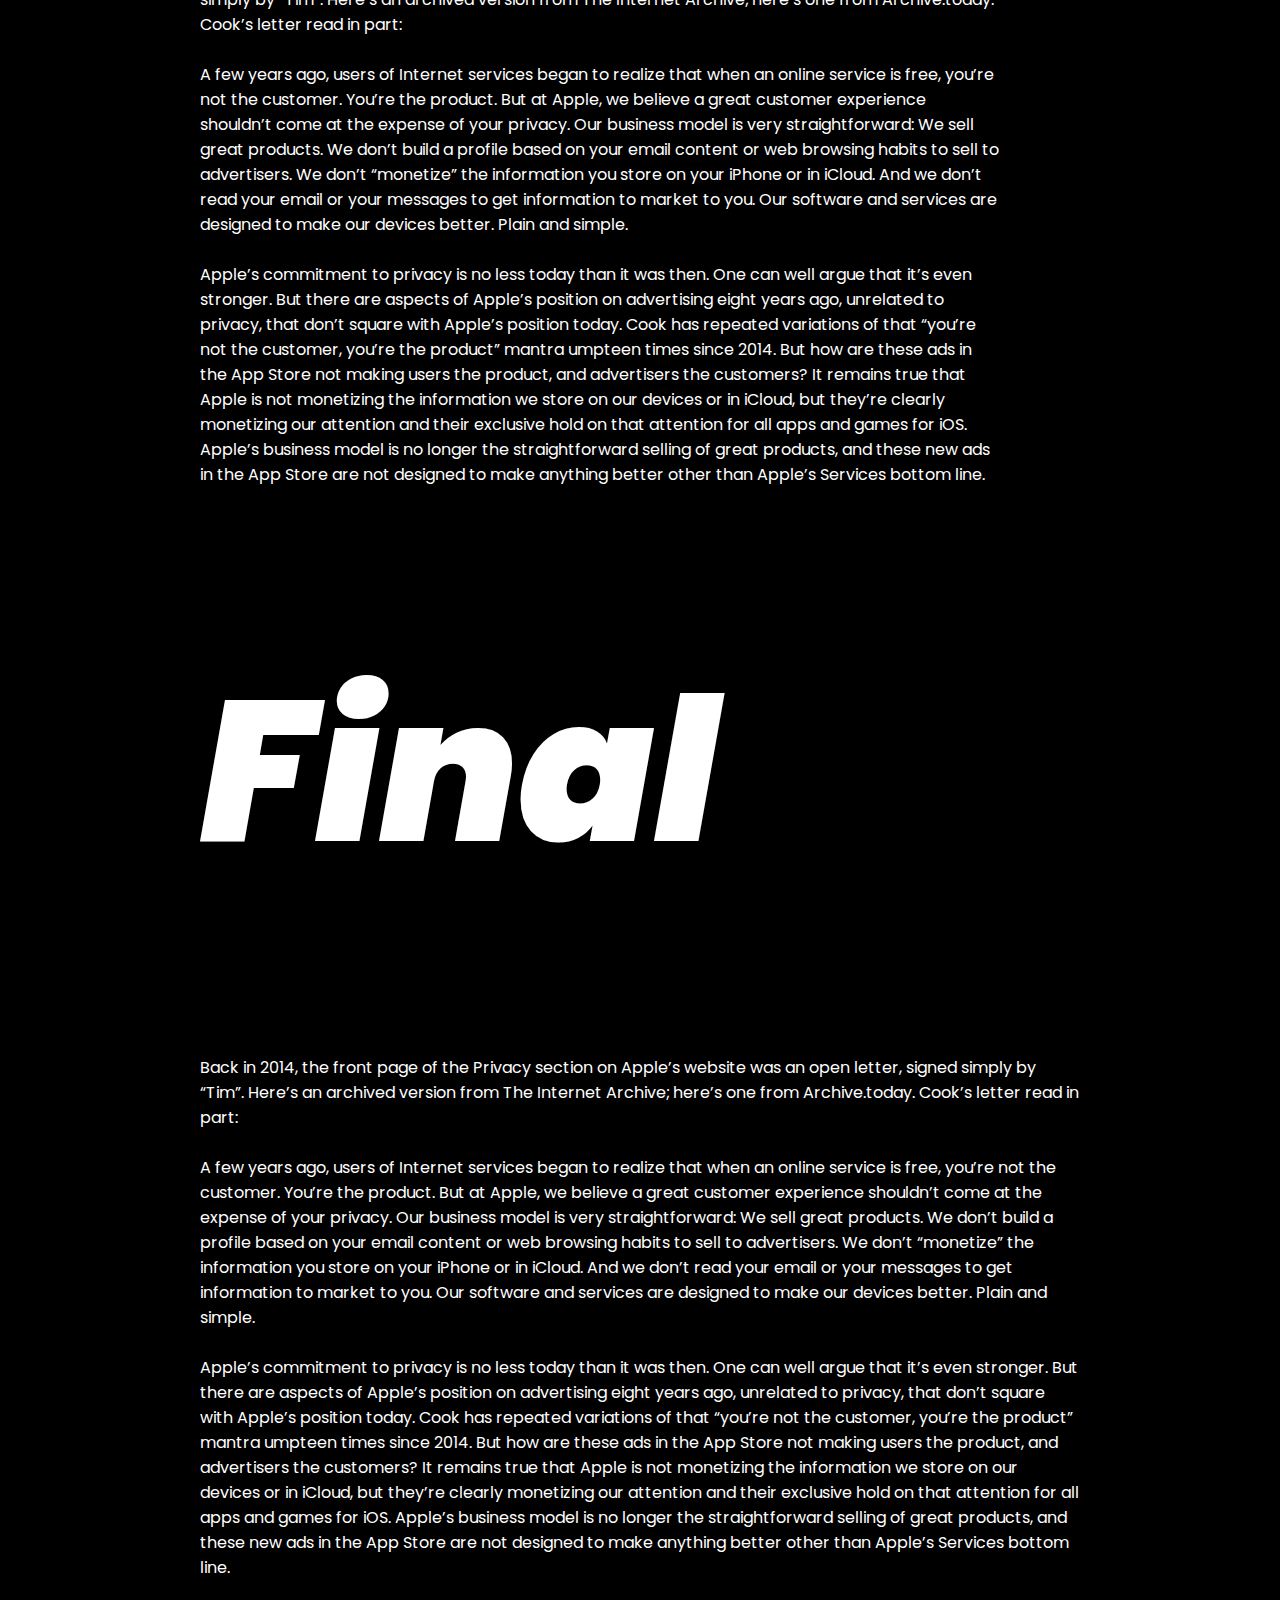
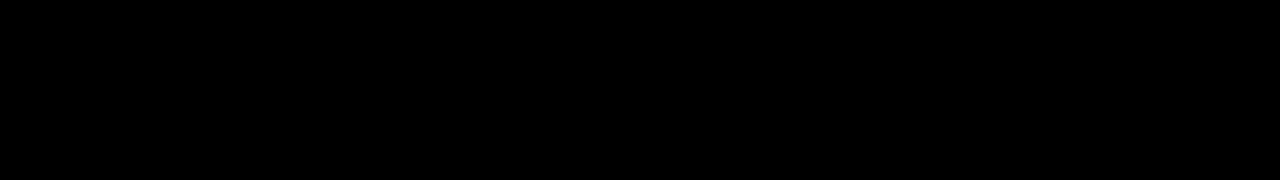
==== commit c7d9343e: "big win machine" ====
--- a/index.html
+++ b/index.html
@@ -232,17 +232,7 @@
 
     </div>
 
-    <div class="machine">
-			<div class="container">
-				<div class="winner">
-				</div>
-			</div>
-			<div class="handle">		    		    	
-		    </div>			
-		 </div>
-		<style scope id="setting"></style>
-		<style scope id="update"></style>
-		<script type="text/javascript" src="script.js"></script>
-
+    
+    
     </body>
     </html>--- a/style.css
+++ b/style.css
@@ -22,15 +22,13 @@
 }
 
 p {
-<<<<<<< Updated upstream
-    font-size: 16px;
-    font-weight: 400;
-    max-width: 600px;
-=======
+  font-size: 16px;
+  font-weight: 400;
+  max-width: 600px;
+
   font-size: 16px;
   font-weight: 400;
   max-width: 800px;
->>>>>>> Stashed changes
 }
 
 img {
@@ -39,14 +37,14 @@
 
 .apple,
 .reddit {
-    display: flex;
-    flex-direction: row;
-    justify-content: space-between;
-    align-items: center;
+  display: flex;
+  flex-direction: row;
+  justify-content: space-between;
+  align-items: center;
 }
 
 .reddit img {
-    max-width: 50%;
+  max-width: 50%;
 }
 
 .evolution {
@@ -58,212 +56,3 @@
 .titre {
   text-align: center;
 }
-
-
-.machine{
-  display: inline-block;
-  position: relative;
-  opacity: 0;
-}
-.container{
-  width : 1200px;
-  height : 400px;
-  border-style : solid;
-  border-color : hsl(0,10%,50%) hsl(0,20%,50%) hsl(0,10%,50%) hsl(0,20%,50%);
-  border-width : 15px;
-  display : flex;
-  background: linear-gradient(to bottom, #696992 0%, #afb0b7 20%, #e9e9e9 35%, #8f9e90 69%, #e7e7e7 100%);
-  box-shadow: inset 0 0 50px #000000;
-  position: relative;
-  overflow: hidden;
-  float: left;
-  background-clip: content-box;
-}
-.container:before{
-  content: '';
-  position: absolute;
-  width: calc(100% - 40px);
-  top : calc(50% - 20px);
-  left: 0;
-  border-style: solid;
-  border-width: 20px 20px;
-  border-color: transparent hsla(0,70%,50%,0.75) transparent hsla(0,70%,50%,0.75);
-  height : 2px;
-  background-color: rgba(250,250,250,0.5);
-  overflow: hidden;
-  z-index: 1;
-  background-clip: content-box;
-}
-.container:after{
-  content: '';
-  position: absolute;
-  width: 100%;
-  height: 100%;
-  background : linear-gradient(to bottom, rgba(0,0,0,0.8) 0%,rgba(0,0,0,0) 20%,rgba(0,0,0,0) 80%,rgba(0,0,0,0.8) 100%);
-}
-.col{
-  width: 100%;
-  //transition: transform 0.2s linear;
-}
-.row{
-  border-style: solid;
-  border-color : #eee;
-  border-width: 2px;
-  //border-radius : 50%;
-}
-.row:after{
-  content: '';
-  display: block;
-  padding-top: 100%;
-  background-repeat: no-repeat;
-  background-position: center;
-  background-size: cover;
-}
-.seven:after      {background-image : url("./seven.svg");}
-.lemon:after      {background-image : url("./lemon.svg");}
-.cherry:after     {background-image : url("./cherry.svg");}
-.watermelon:after {background-image : url("./waterMelon.svg");}
-.banana:after     {background-image : url("./banana.svg");}
-.bar:after        {background-image : url("./bar.svg");}
-.prune:after      {background-image : url("./prune.svg");}
-.bigwin:after     {background-image : url("./bigwin.svg");}
-.orange:after     {background-image : url("./orange.svg");}
-.seven:after      {background-image : url(//bannerflow.blob.core.windows.net/resources/seven-6803e6a7-66bb-475d-b201-e2551ac41f77.svg?v=636058905940602803);}
-.lemon:after      {background-image : url(//bannerflow.blob.core.windows.net/resources/lemon-427191a8-0a28-43fb-8bf9-6a68df0d8d0d.svg?v=636058905940602803);}
-.cherry:after     {background-image : url(//bannerflow.blob.core.windows.net/resources/cherry-73d79a68-bece-46b2-9f93-fcc4617b6dbc.svg?v=636058905940602803);}
-.watermelon:after {background-image : url(//bannerflow.blob.core.windows.net/resources/watermelon-53668bfb-8cd0-4107-b9be-b2379984b9fb.svg?v=636058905940602803);}
-.banana:after     {background-image:  url(//bannerflow.blob.core.windows.net/resources/banana-a70ac7d5-feda-4c4a-80bc-1fefc5cf1f9f.svg?v=636058905940602803);}
-.bar:after        {background-image : url(//bannerflow.blob.core.windows.net/resources/bar-69414337-7bd5-4fa0-9dfd-3f73eb313a4d.svg?v=636058905940602803);}
-.prune:after      {background-image : url(//bannerflow.blob.core.windows.net/resources/prune-eb66576f-c6ba-4c4a-88c6-b659ce01f771.svg?v=636058905940602803);}
-.bigwin:after     {background-image : url(//bannerflow.blob.core.windows.net/resources/bigwin-ea7b5813-de4b-40c6-b708-e992f57be3e0.svg?v=636058905940602803);}
-.orange:after     {background-image : url(//bannerflow.blob.core.windows.net/resources/orange-625c9be2-9b9e-45aa-b574-808930b71c41.svg?v=636058905940602803);}
-/*-------------=== winner style ===-------------*/
-.winner{
-  background-color: transparent;
-  -webkit-transition: transform 0.1s linear,background-color 0.1s ease;
-  -moz-transition: transform 0.1s linear,background-color 0.1s ease;
-  -o-transition: transform 0.1s linear,background-color 0.1s ease;
-  transition: transform 0.1s linear,background-color 0.1s ease;
-  -webkit-transform: scale(0);
-  -moz-transform: scale(0);
-  -o-transform: scale(0);
-  transform: scale(0);
-  pointer-events: none;
-}
-.winner.active{
-  -webkit-transition: transform 0.1s linear,background-color 0.5s ease;
-  -moz-transition: transform 0.1s linear,background-color 0.5s ease;
-  -o-transition: transform 0.1s linear,background-color 0.5s ease;
-  transition: transform 0.1s linear,background-color 0.5s ease;
-  background-color: rgba(0,0,0,0.5);
-  -webkit-transform: scale(1);
-  -moz-transform: scale(1);
-  -o-transform: scale(1);
-  transform: scale(1);
-}
-.winner,.winner:before,.winner:after{
-  position: absolute;
-  top: 0;
-  left :0;
-  width: 100%;
-  height: 100%;
-  content: '';
-  display: block;
-  z-index: 3;
-}
-.winner:before,.winner:after{
-  width: 100vw;
-  height: 100vw;
-  top : -25vw;
-}
-.winner:before{
-  background : url(//bannerflow.blob.core.windows.net/resources/winner2-d4e9ae90-43f8-4575-99b9-fc675462bc35.svg?v=636058905940602803) no-repeat center;
-  background-size: cover;
-  -webkit-animation: rotateBackground 12s linear infinite;
-  -moz-animation:    rotateBackground 12s linear infinite;
-  -o-animation:      rotateBackground 12s linear infinite;
-  animation:         rotateBackground 12s linear infinite;
-}
-.winner:after{
-  background : url(//bannerflow.blob.core.windows.net/resources/winner1-e3971196-c01b-4985-8303-3a1829f2d529.svg?v=636058905940602803) no-repeat center;
-  background-size: 50% 50%;
-  -webkit-animation: scaleForeground 2s linear infinite;
-  -moz-animation:    scaleForeground 2s linear infinite;
-  -o-animation:      scaleForeground 2s linear infinite;
-  animation:         scaleForeground 2s linear infinite;
-}
-@-webkit-keyframes rotateBackground {
-  100% { -webkit-transform: rotate(360deg); }
-}
-@-moz-keyframes rotateBackground {
-  100% { -moz-transform: rotate(360deg); }
-}
-@-o-keyframes rotateBackground {
-  100% { -o-transform: rotate(360deg); }
-}
-@keyframes rotateBackground {
-  100% { transform: rotate(360deg); }
-}
-@-webkit-keyframes scaleForeground {
-  50% { -webkit-transform: scale(0.5); }
-}
-@-moz-keyframes scaleForeground {
-  50% { -moz-transform: scale(0.5); }
-}
-@-o-keyframes scaleForeground {
-  50% { -o-transform: scale(0.5); }
-}
-@keyframes scaleForeground {
-  50% { transform: scale(0.5); }
-}
-/*-----------------------------------------------*/
-.handle{
-  position: relative;
-  float: left;
-  vertical-align: top;
-  height : 60px;
-  width : 15px;
-  border-radius: 0 5px 5px 0/20px;
-  border : 1px solid rgba(189, 160, 112, 0.5);
-  background : linear-gradient(to bottom, #CD9819 0%,#f5f5f5 20%,#e2ba78 67%, #b6783d 90%, #CD9819 100%);
-}
-.handle,.handle:before,.handle:after{
-  transition: all 0.2s linear;
-  cursor: pointer;
-}
-.handle:before,.handle:after{
-  content: '';
-  display: block;
-  position: absolute;
-}
-.handle:before{
-  border-style: solid;
-  border-width: 1px;
-  border-color: rgba(163,126,67,0.1);
-  background: linear-gradient(to right, #f5d6b1 0%, #cc9310 20%,#f1e767 60%,#f5f5f5 90%,#f1e767 100%);
-  width: 8px;
-  height: 80px;
-  bottom: 30px;
-  right: -10px;
-  border-bottom-right-radius: 10px 8px;
-}
-.handle:after{
-  width: 22px;
-  height: 22px;
-  border-radius: 50%;
-  top: -64px;
-  right: -17px;
-  border: 1px solid rgba(204,147,16,0.3);
-  background: radial-gradient(ellipse at 75% 25%, #ffffff 0%,#f1e767 25%,#cc9310 60%,#feb645 91%);
-}
-.handle.active{
-  background-position:0 47px;
-}
-.handle.active:before{
-  height: 0px;
-  border-bottom-right-radius: 2px;
-  transform: translateY(5px);
-}
-.handle.active:after{
-  transform: translateY(85px);
-}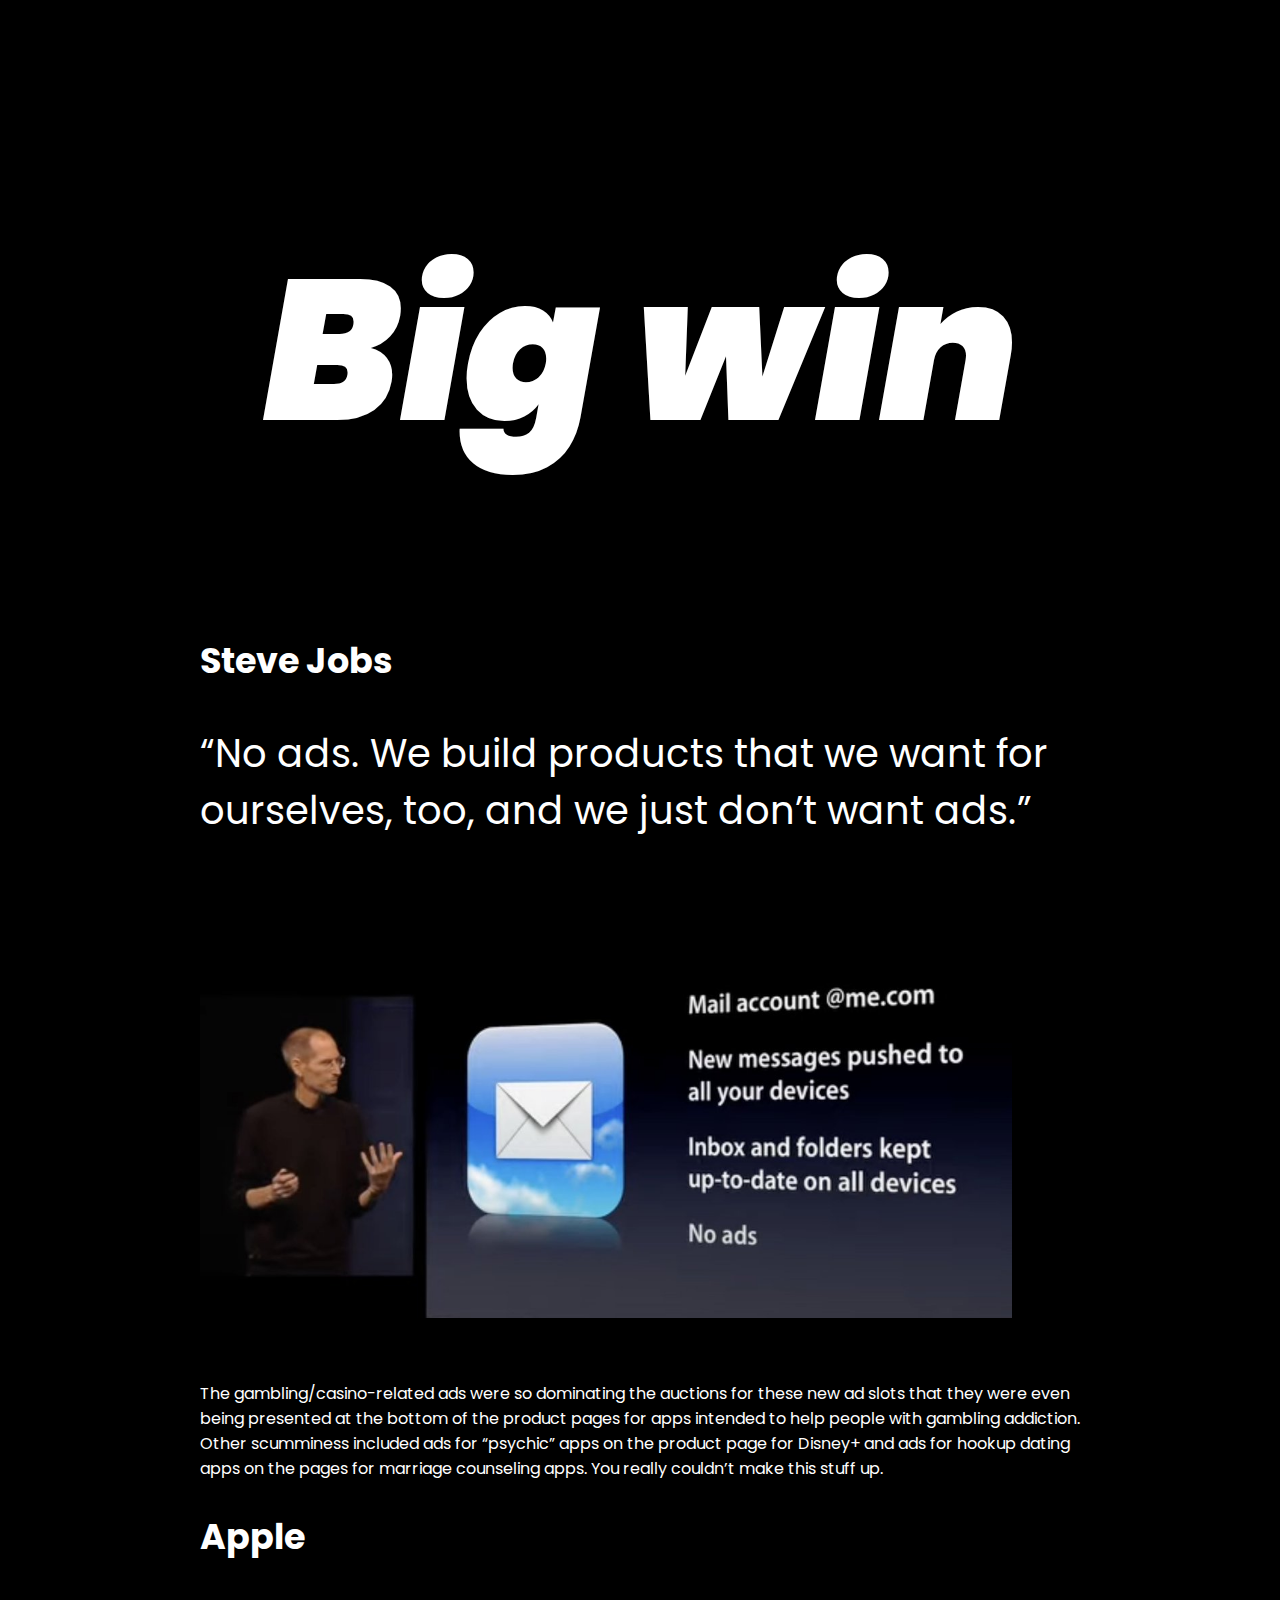
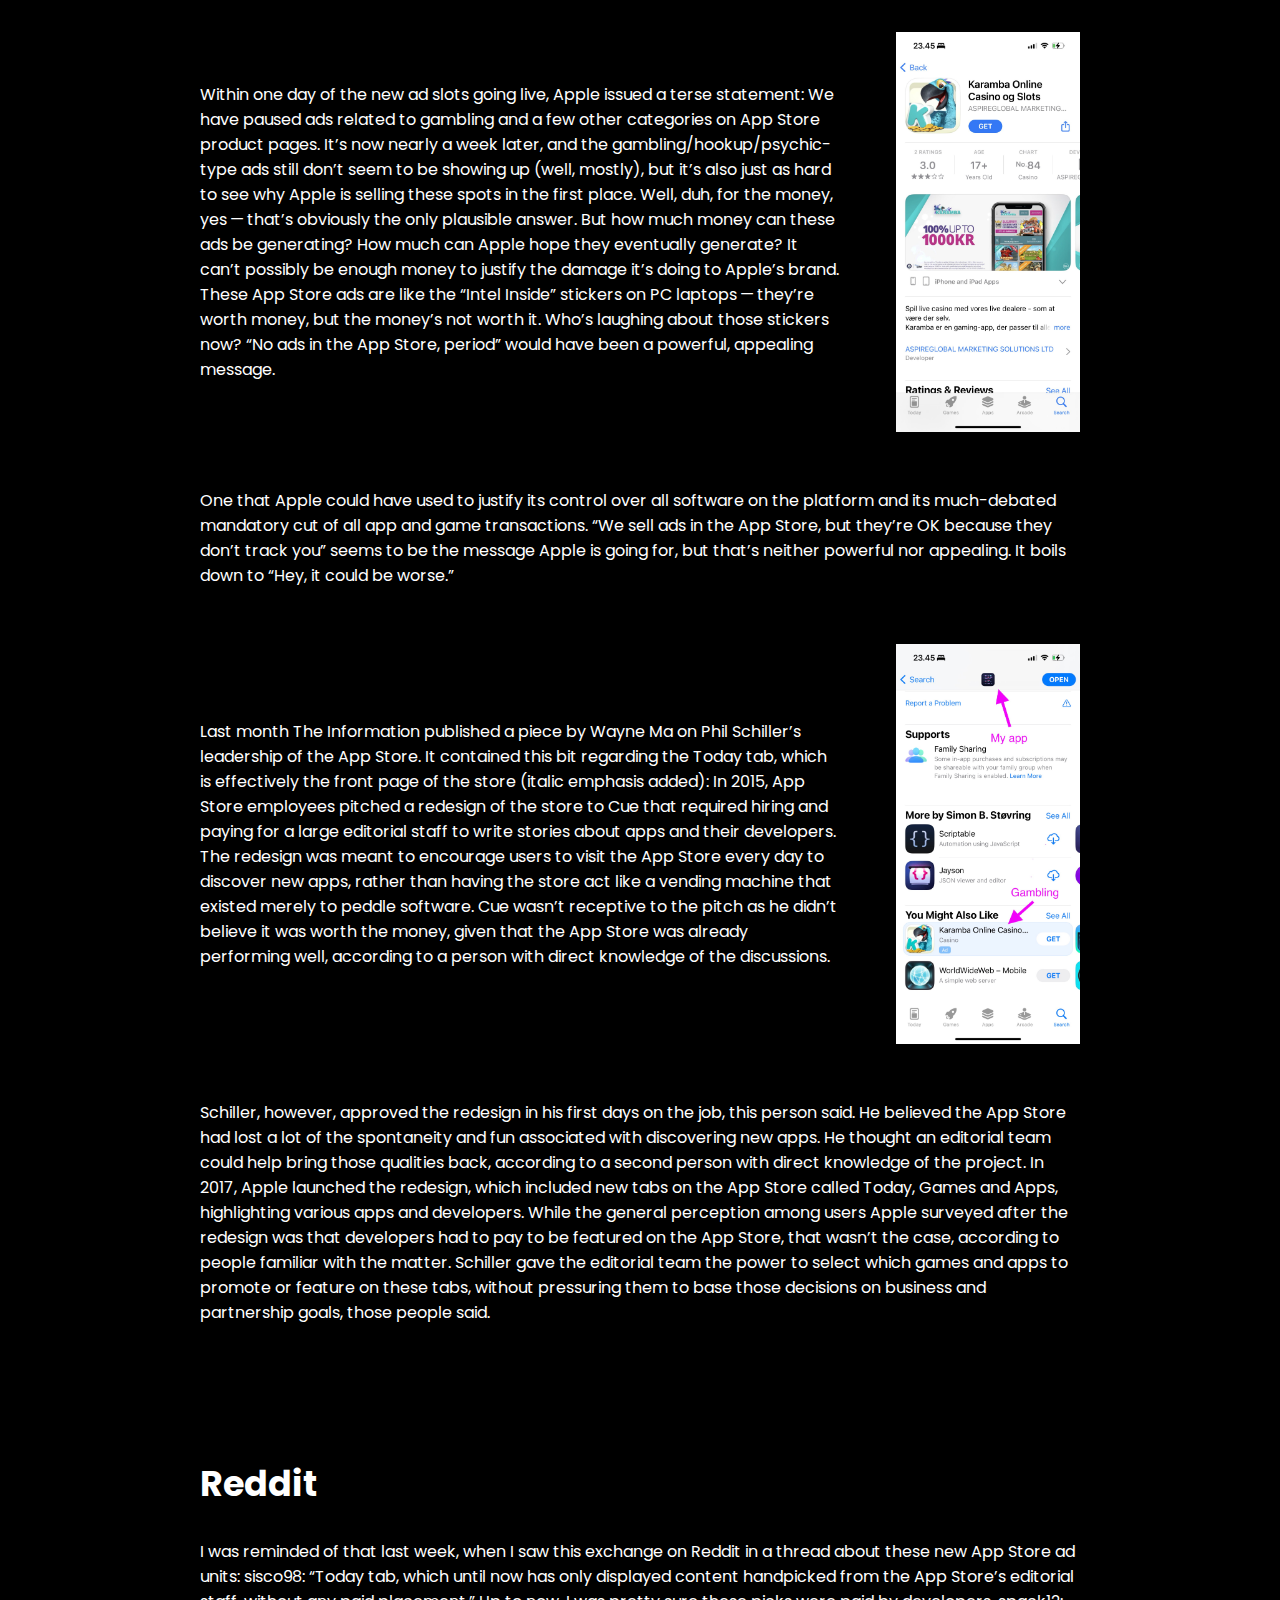
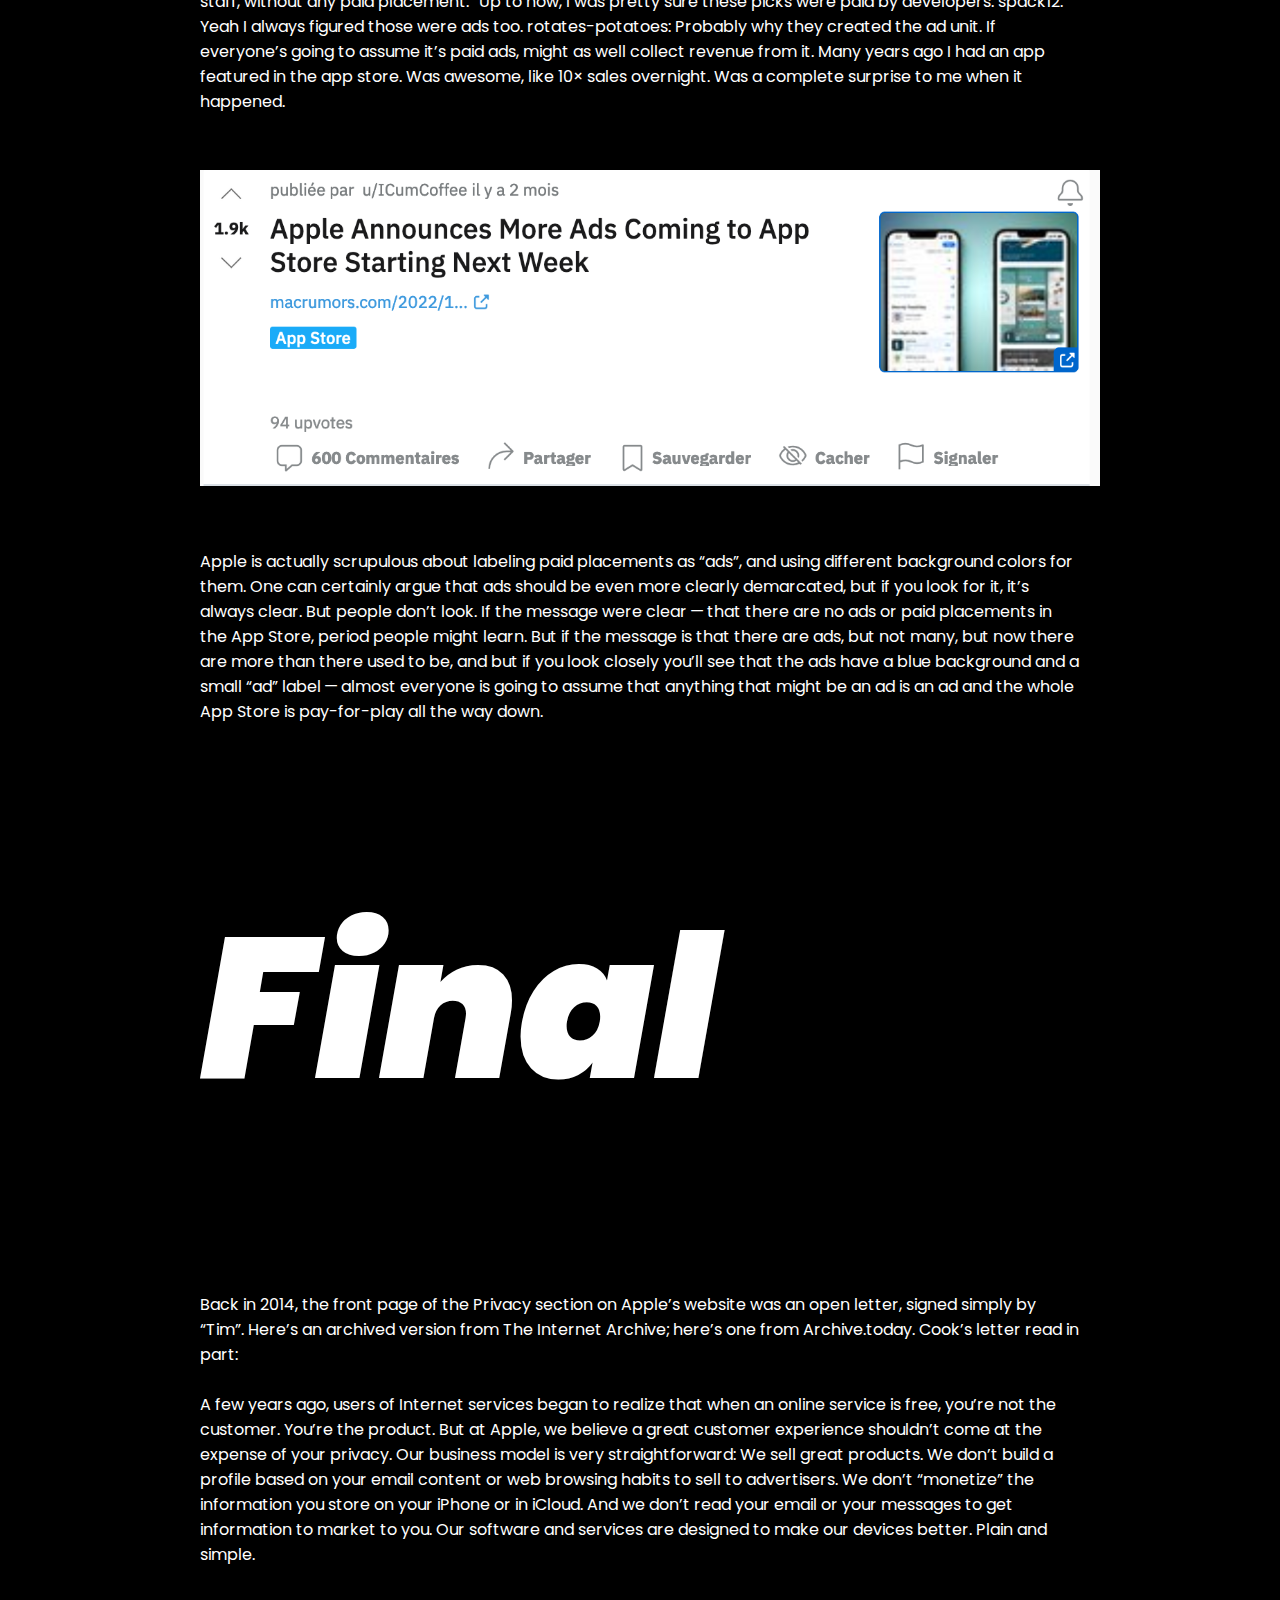
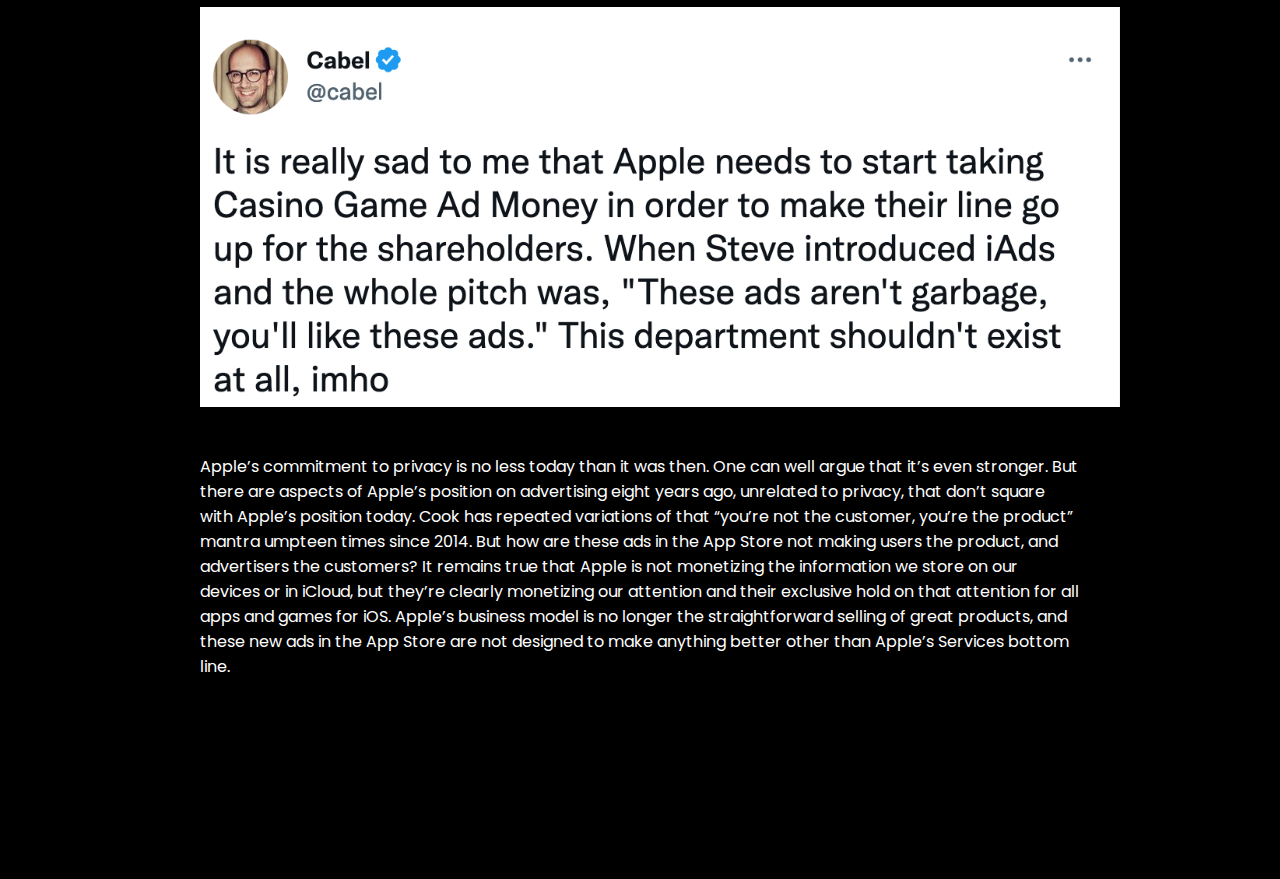
==== commit 09dafd57: "html css" ====
--- a/index.html
+++ b/index.html
@@ -35,13 +35,7 @@
         marriage counseling apps. You really couldn’t make this stuff up.
       </p>
     </section>
-    <div class="modal" id="modal">
-      <div class="modal-back"></div>
-      <div class="modal-container">
-        Modale ici<br />
-        <a href="#" id="modal-close">[fermer]</a>
-      </div>
-    </div>
+    
     <section>
 
         <h2>Apple</h2>
@@ -80,77 +74,9 @@
 
 
 
-        <img src="links/screen2.jng" class="screen" alt="bubble" />
+        <img src="links/screen2.jng" class="screen" alt="" />
     </section>
-    <section>
-        <h2>Reddit</h2>
-        <div class="reddit">
-            <div>
-                <p>
-                    I was reminded of that last week, when I saw this exchange on Reddit in a thread about these new App Store ad units: sisco98: “Today tab, which until now has only displayed content handpicked from the App Store’s editorial staff, without any paid placement.”
-                    Up to now, I was pretty sure these picks were paid by developers. spack12: Yeah I always figured those were ads too. rotates-potatoes: Probably why they created the ad unit. If everyone’s going to assume it’s paid ads, might as well
-                    collect revenue from it. Many years ago I had an app featured in the app store. Was awesome, like 10× sales overnight. Was a complete surprise to me when it happened.
-                </p>
-                <p>
-                    Apple is actually scrupulous about labeling paid placements as “ads”, and using different background colors for them. One can certainly argue that ads should be even more clearly demarcated, but if you look for it, it’s always clear. But people don’t
-                    look. If the message were clear — that there are no ads or paid placements in the App Store, period people might learn. But if the message is that there are ads, but not many, but now there are more than there used to be, and but if
-                    you look closely you’ll see that the ads have a blue background and a small “ad” label — almost everyone is going to assume that anything that might be an ad is an ad and the whole App Store is pay-for-play all the way down.
-                </p>
-            </div>
-            <img src="links/screen reddit.png" class="screen" alt="bubble" />
-        </div>
-
-      <h2>Apple</h2>
-
-      <p>
-        Within one day of the new ad slots going live, Apple issued a terse
-        statement: We have paused ads related to gambling and a few other
-        categories on App Store product pages. It’s now nearly a week later, and
-        the gambling/hookup/psychic-type ads still don’t seem to be showing up
-        (well, mostly), but it’s also just as hard to see why Apple is selling
-        these spots in the first place. Well, duh, for the money, yes — that’s
-        obviously the only plausible answer. But how much money can these ads be
-        generating? How much can Apple hope they eventually generate? It can’t
-        possibly be enough money to justify the damage it’s doing to Apple’s
-        brand. These App Store ads are like the “Intel Inside” stickers on PC
-        laptops — they’re worth money, but the money’s not worth it. Who’s
-        laughing about those stickers now? “No ads in the App Store, period”
-        would have been a powerful, appealing message. One that Apple could have
-        used to justify its control over all software on the platform and its
-        much-debated mandatory cut of all app and game transactions. “We sell
-        ads in the App Store, but they’re OK because they don’t track you” seems
-        to be the message Apple is going for, but that’s neither powerful nor
-        appealing. It boils down to “Hey, it could be worse.” Last month The
-        Information published a piece by Wayne Ma on Phil Schiller’s leadership
-        of the App Store. It contained this bit regarding the Today tab, which
-        is effectively the front page of the store (italic emphasis added): In
-        2015, App Store employees pitched a redesign of the store to Cue that
-        required hiring and paying for a large editorial staff to write stories
-        about apps and their developers. The redesign was meant to encourage
-        users to visit the App Store every day to discover new apps, rather than
-        having the store act like a vending machine that existed merely to
-        peddle software. Cue wasn’t receptive to the pitch as he didn’t believe
-        it was worth the money, given that the App Store was already performing
-        well, according to a person with direct knowledge of the discussions.
-        Schiller, however, approved the redesign in his first days on the job,
-        this person said. He believed the App Store had lost a lot of the
-        spontaneity and fun associated with discovering new apps. He thought an
-        editorial team could help bring those qualities back, according to a
-        second person with direct knowledge of the project. In 2017, Apple
-        launched the redesign, which included new tabs on the App Store called
-        Today, Games and Apps, highlighting various apps and developers. While
-        the general perception among users Apple surveyed after the redesign was
-        that developers had to pay to be featured on the App Store, that wasn’t
-        the case, according to people familiar with the matter. Schiller gave
-        the editorial team the power to select which games and apps to promote
-        or feature on these tabs, without pressuring them to base those
-        decisions on business and partnership goals, those people said.
-      </p>
-
-      <img src="links/screen.png" class="screen" alt="bubble" />
-      <img src="links/screen1.jpg" class="screen" alt="bubble" />
-      <img src="links/screen2.jng" class="screen" alt="bubble" />
-    </section>
+   
     <section>
       <h2>Reddit</h2>
       <p>
@@ -163,7 +89,11 @@
         unit. If everyone’s going to assume it’s paid ads, might as well collect
         revenue from it. Many years ago I had an app featured in the app store.
         Was awesome, like 10× sales overnight. Was a complete surprise to me
-        when it happened. Apple is actually scrupulous about labeling paid
+        when it happened. 
+        </p>
+        <img src="links/screen reddit.png" class="screen" alt="bubble" width="900px" />
+        <p>
+        Apple is actually scrupulous about labeling paid
         placements as “ads”, and using different background colors for them. One
         can certainly argue that ads should be even more clearly demarcated, but
         if you look for it, it’s always clear. But people don’t look. If the
@@ -175,46 +105,8 @@
         might be an ad is an ad and the whole App Store is pay-for-play all the
         way down.
       </p>
-
-      <img src="links/screen reddit.png" class="screen" alt="bubble" />
-
-    </section>
-    <section>
-      <h2>Final</h2>
-      <p>
-        Back in 2014, the front page of the Privacy section on Apple’s website
-        was an open letter, signed simply by “Tim”. Here’s an archived version
-        from The Internet Archive; here’s one from Archive.today. Cook’s letter
-        read in part:
-        <br />
-        <br />
-        A few years ago, users of Internet services began to realize that when
-        an online service is free, you’re not the customer. You’re the product.
-        But at Apple, we believe a great customer experience shouldn’t come at
-        the expense of your privacy. Our business model is very straightforward:
-        We sell great products. We don’t build a profile based on your email
-        content or web browsing habits to sell to advertisers. We don’t
-        “monetize” the information you store on your iPhone or in iCloud. And we
-        don’t read your email or your messages to get information to market to
-        you. Our software and services are designed to make our devices better.
-        Plain and simple.
-        <br />
-        <br />
-        Apple’s commitment to privacy is no less today than it was then. One can
-        well argue that it’s even stronger. But there are aspects of Apple’s
-        position on advertising eight years ago, unrelated to privacy, that
-        don’t square with Apple’s position today. Cook has repeated variations
-        of that “you’re not the customer, you’re the product” mantra umpteen
-        times since 2014. But how are these ads in the App Store not making
-        users the product, and advertisers the customers? It remains true that
-        Apple is not monetizing the information we store on our devices or in
-        iCloud, but they’re clearly monetizing our attention and their exclusive
-        hold on that attention for all apps and games for iOS. Apple’s business
-        model is no longer the straightforward selling of great products, and
-        these new ads in the App Store are not designed to make anything better
-        other than Apple’s Services bottom line.
-      </p>
-    </section>
+ </section>
+<section>
 
   
     <h1>Final</h1>
@@ -224,6 +116,7 @@
     Our business model is very straightforward: We sell great products. We don’t build a profile based on your email content or web browsing habits to sell to advertisers. We don’t “monetize” the information you store on your iPhone or in iCloud. And
     we don’t read your email or your messages to get information to market to you. Our software and services are designed to make our devices better. Plain and simple.
     <br />
+    <img src="links/screen.png" class="screen" alt="bubble" />
     <br /> Apple’s commitment to privacy is no less today than it was then. One can well argue that it’s even stronger. But there are aspects of Apple’s position on advertising eight years ago, unrelated to privacy, that don’t square with Apple’s position
     today. Cook has repeated variations of that “you’re not the customer, you’re the product” mantra umpteen times since 2014. But how are these ads in the App Store not making users the product, and advertisers the customers? It remains true that Apple
     is not monetizing the information we store on our devices or in iCloud, but they’re clearly monetizing our attention and their exclusive hold on that attention for all apps and games for iOS. Apple’s business model is no longer the straightforward
@@ -232,7 +125,7 @@
 
     </div>
 
-    
+</section>
     
     </body>
     </html>--- a/style.css
+++ b/style.css
@@ -24,27 +24,23 @@
 p {
   font-size: 16px;
   font-weight: 400;
-  max-width: 600px;
-
-  font-size: 16px;
-  font-weight: 400;
-  max-width: 800px;
 }
 
 img {
   max-height: 400px;
+  padding-top: 40px;
+  padding-bottom: 40px;
 }
 
+.apple p {
+  max-width: 640px;
+}
 .apple,
 .reddit {
   display: flex;
   flex-direction: row;
   justify-content: space-between;
   align-items: center;
-}
-
-.reddit img {
-  max-width: 50%;
 }
 
 .evolution {
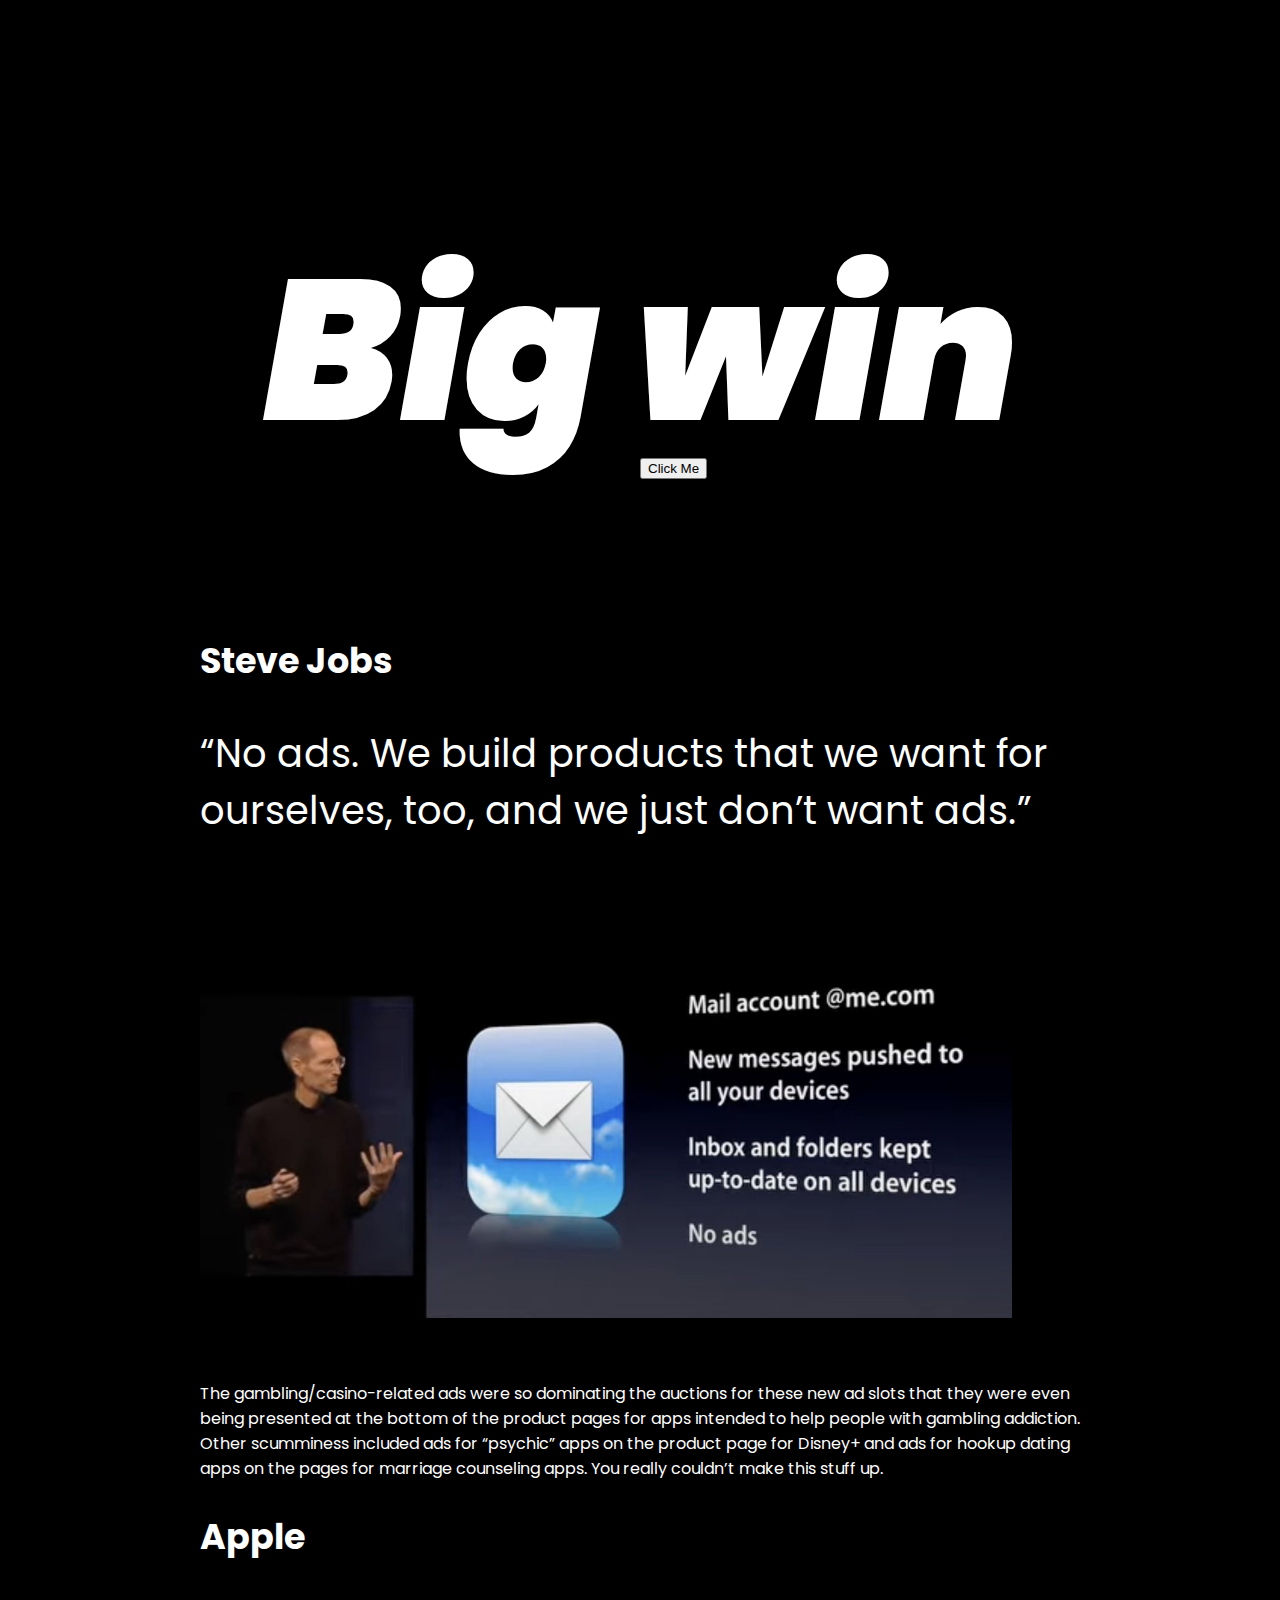
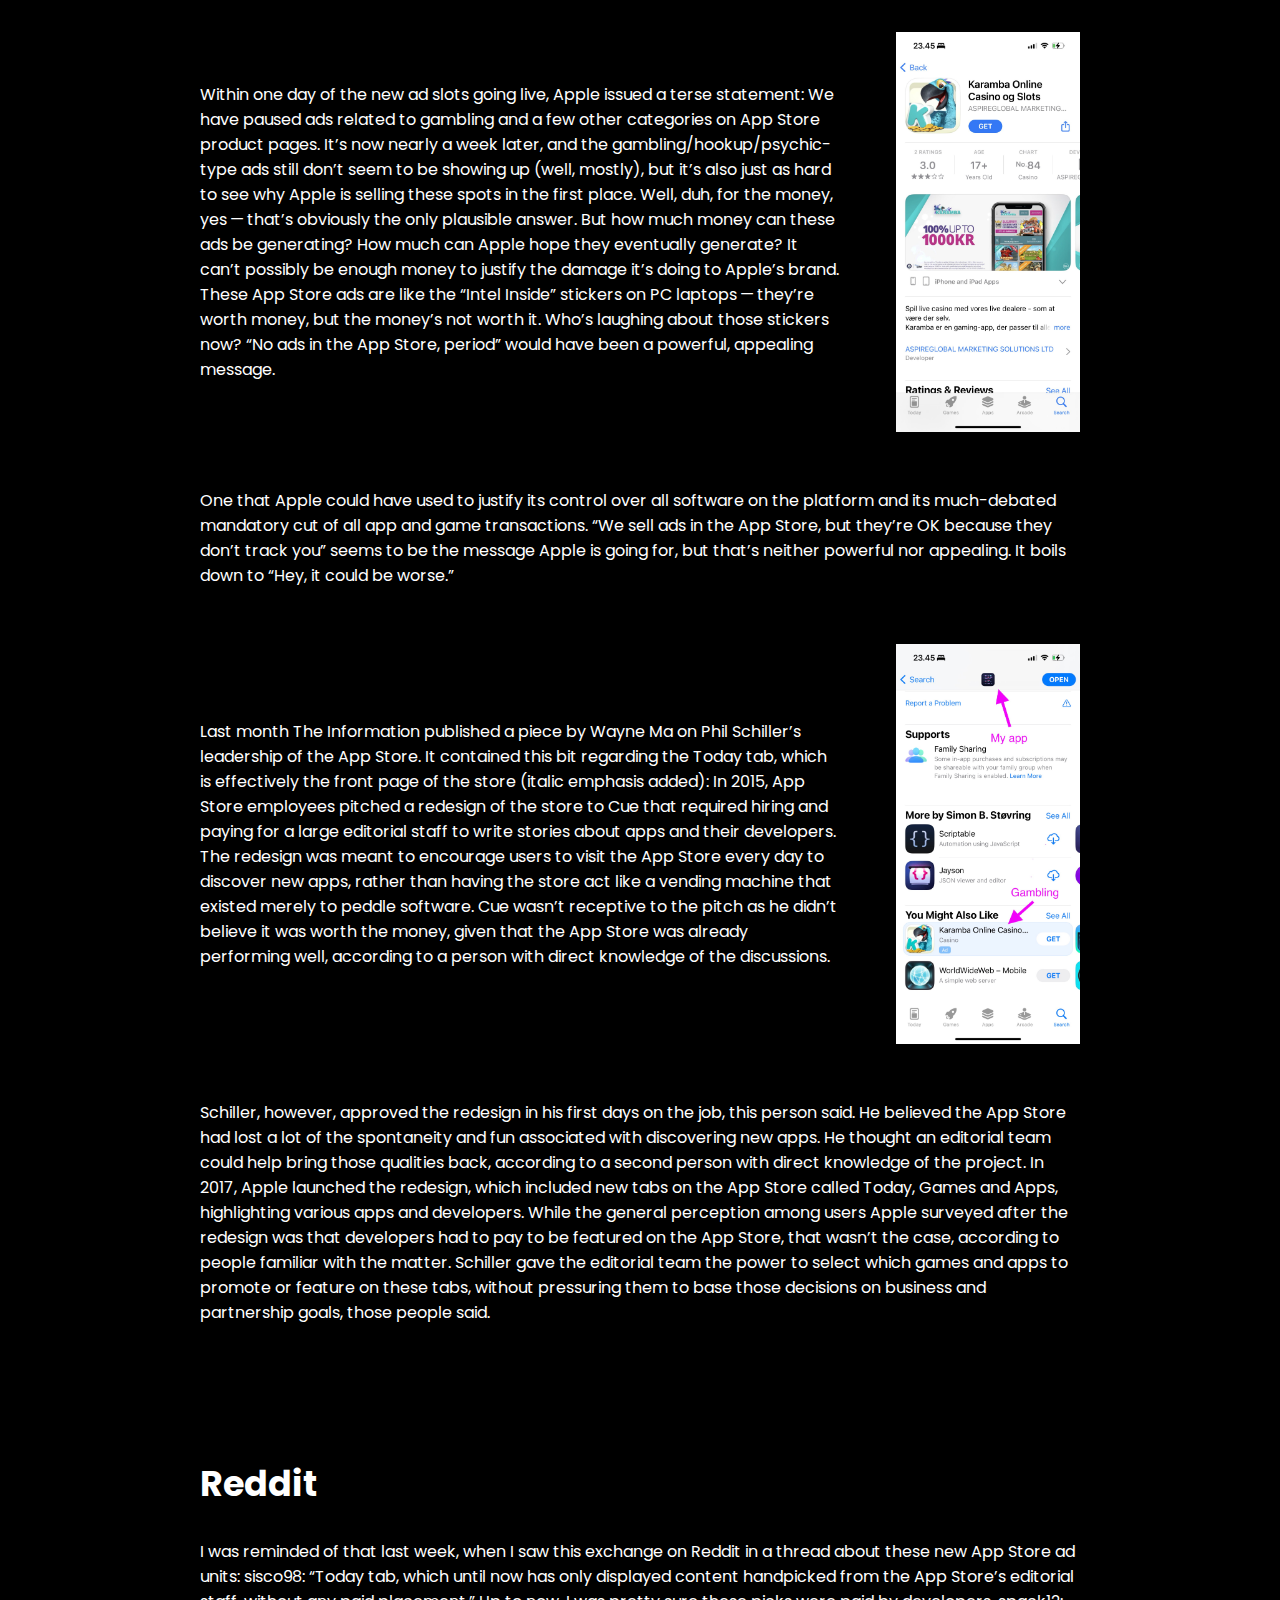
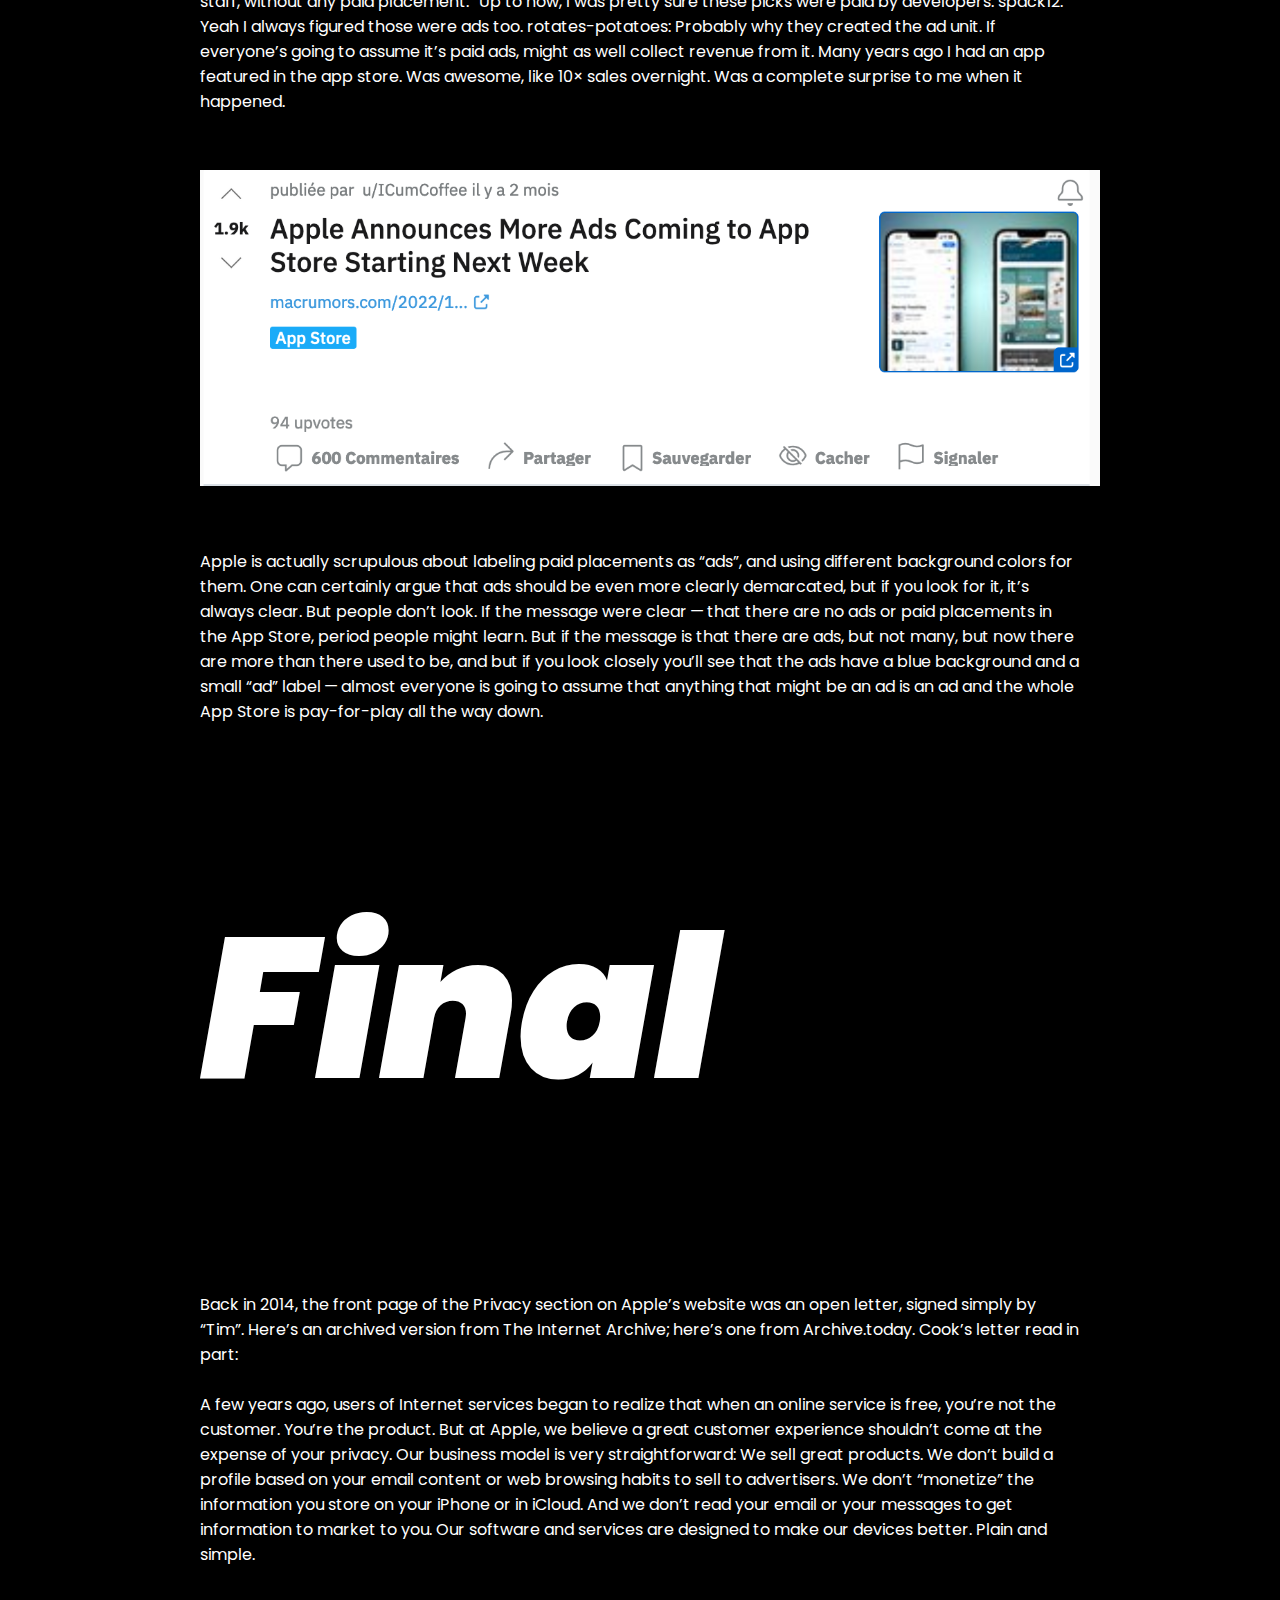
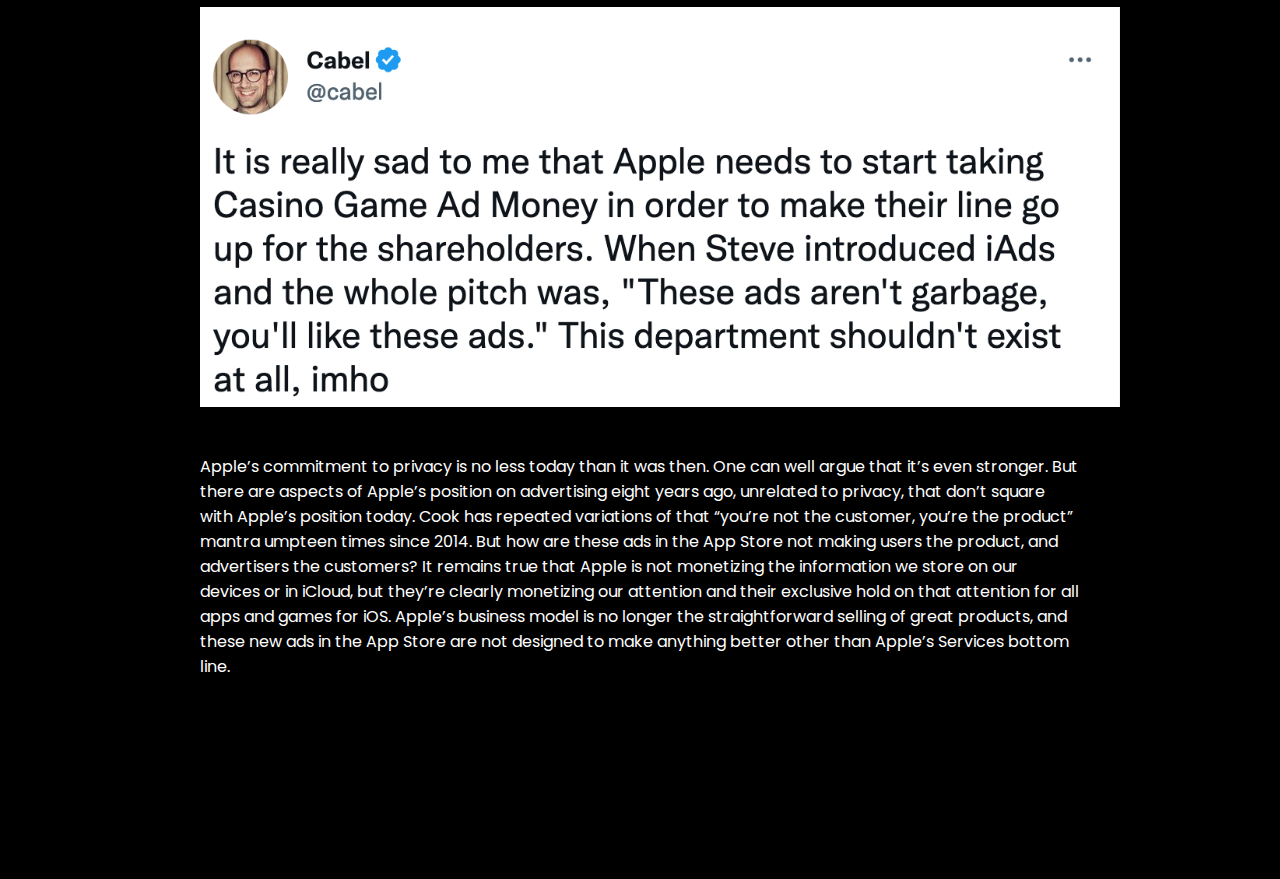
==== commit 56542a61: "bouton click" ====
--- a/index.html
+++ b/index.html
@@ -35,7 +35,9 @@
         marriage counseling apps. You really couldn’t make this stuff up.
       </p>
     </section>
-    
+    <div class="button">
+      <button><span>Click Me</span></button>
+    </div>
     <section>
 
         <h2>Apple</h2>
--- a/style.css
+++ b/style.css
@@ -52,3 +52,28 @@
 .titre {
   text-align: center;
 }
+
+.button {
+  position: absolute;
+  z-index: 2;
+  position: absolute;
+  top: 50%;
+  left: 50%;
+  color: black;
+  font-size: 21px;
+  overflow: hidden;
+}
+.button :hover {
+  cursor: pointer;
+  background-color: #ff0000;
+  color: white;
+}
+
+span {
+  opacity: 1;
+}
+
+.clicked button {
+  visibility: hidden;
+  opacity: 0;
+}
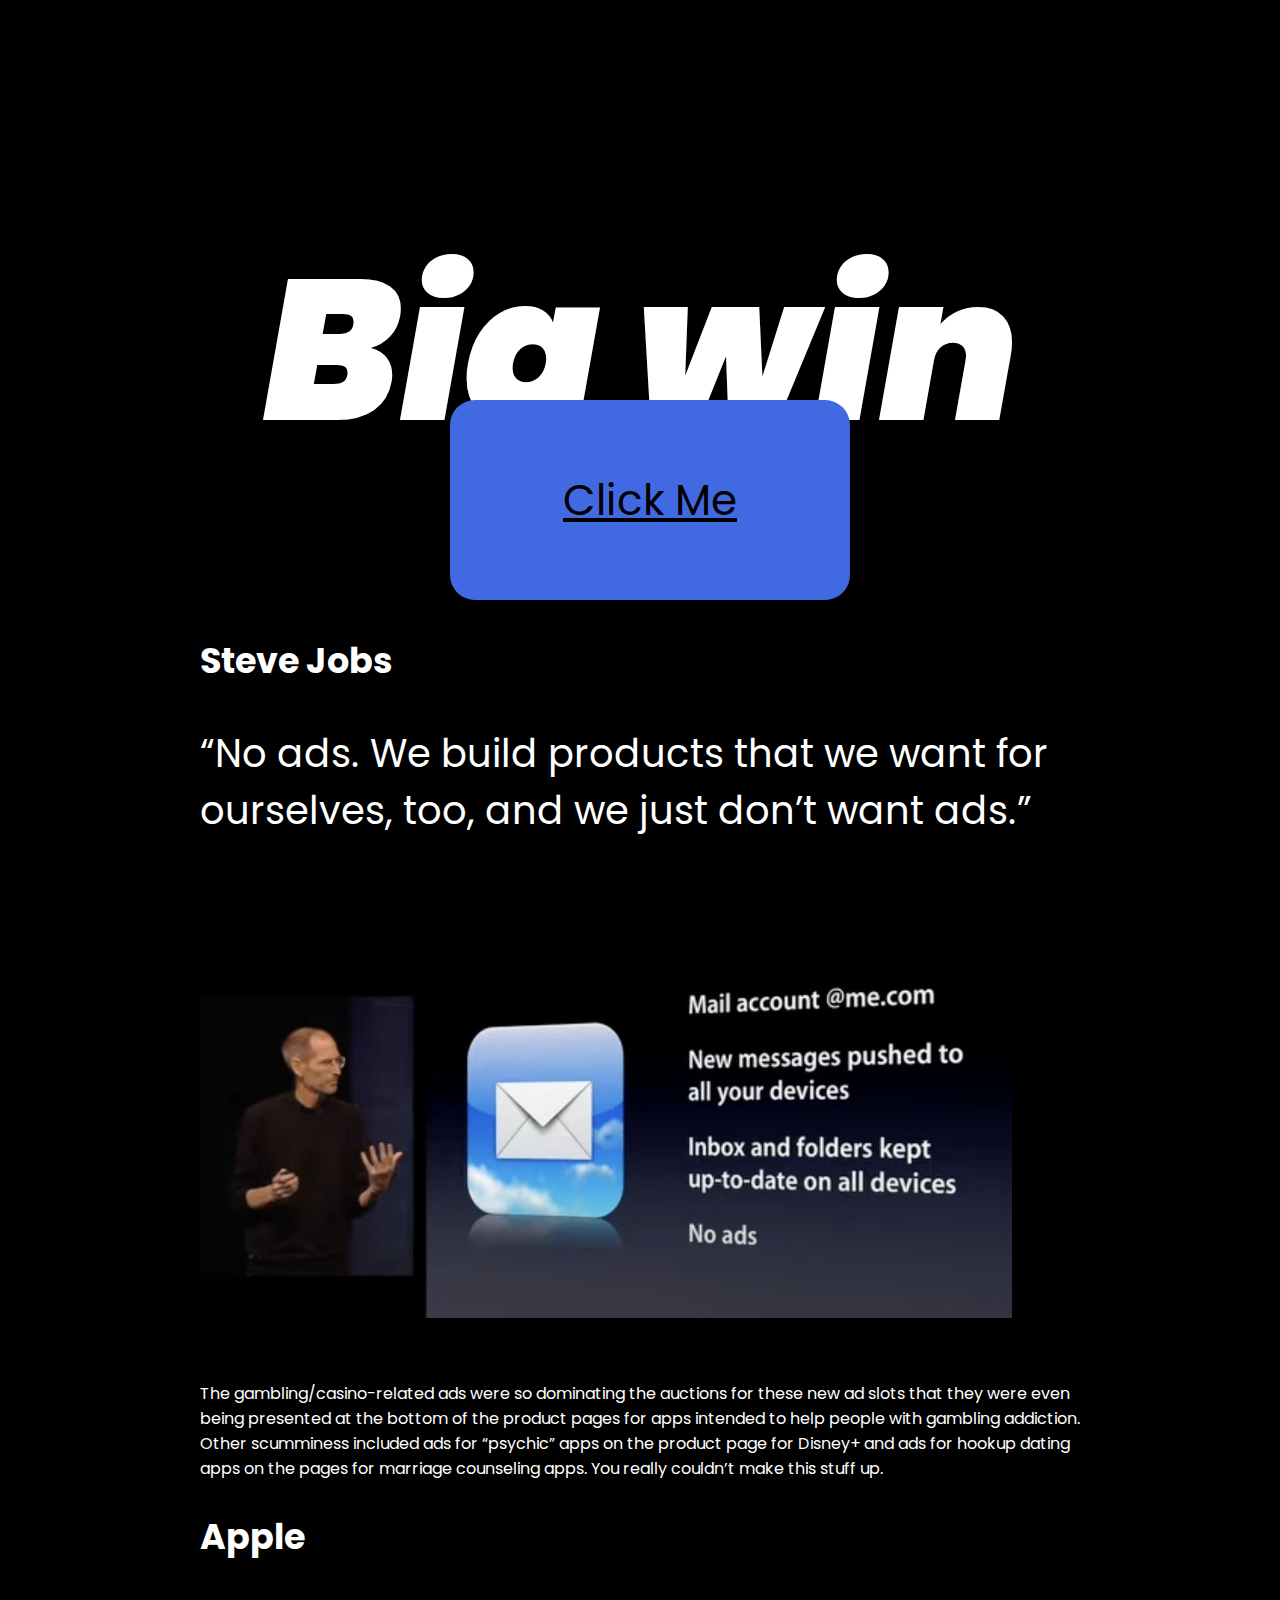
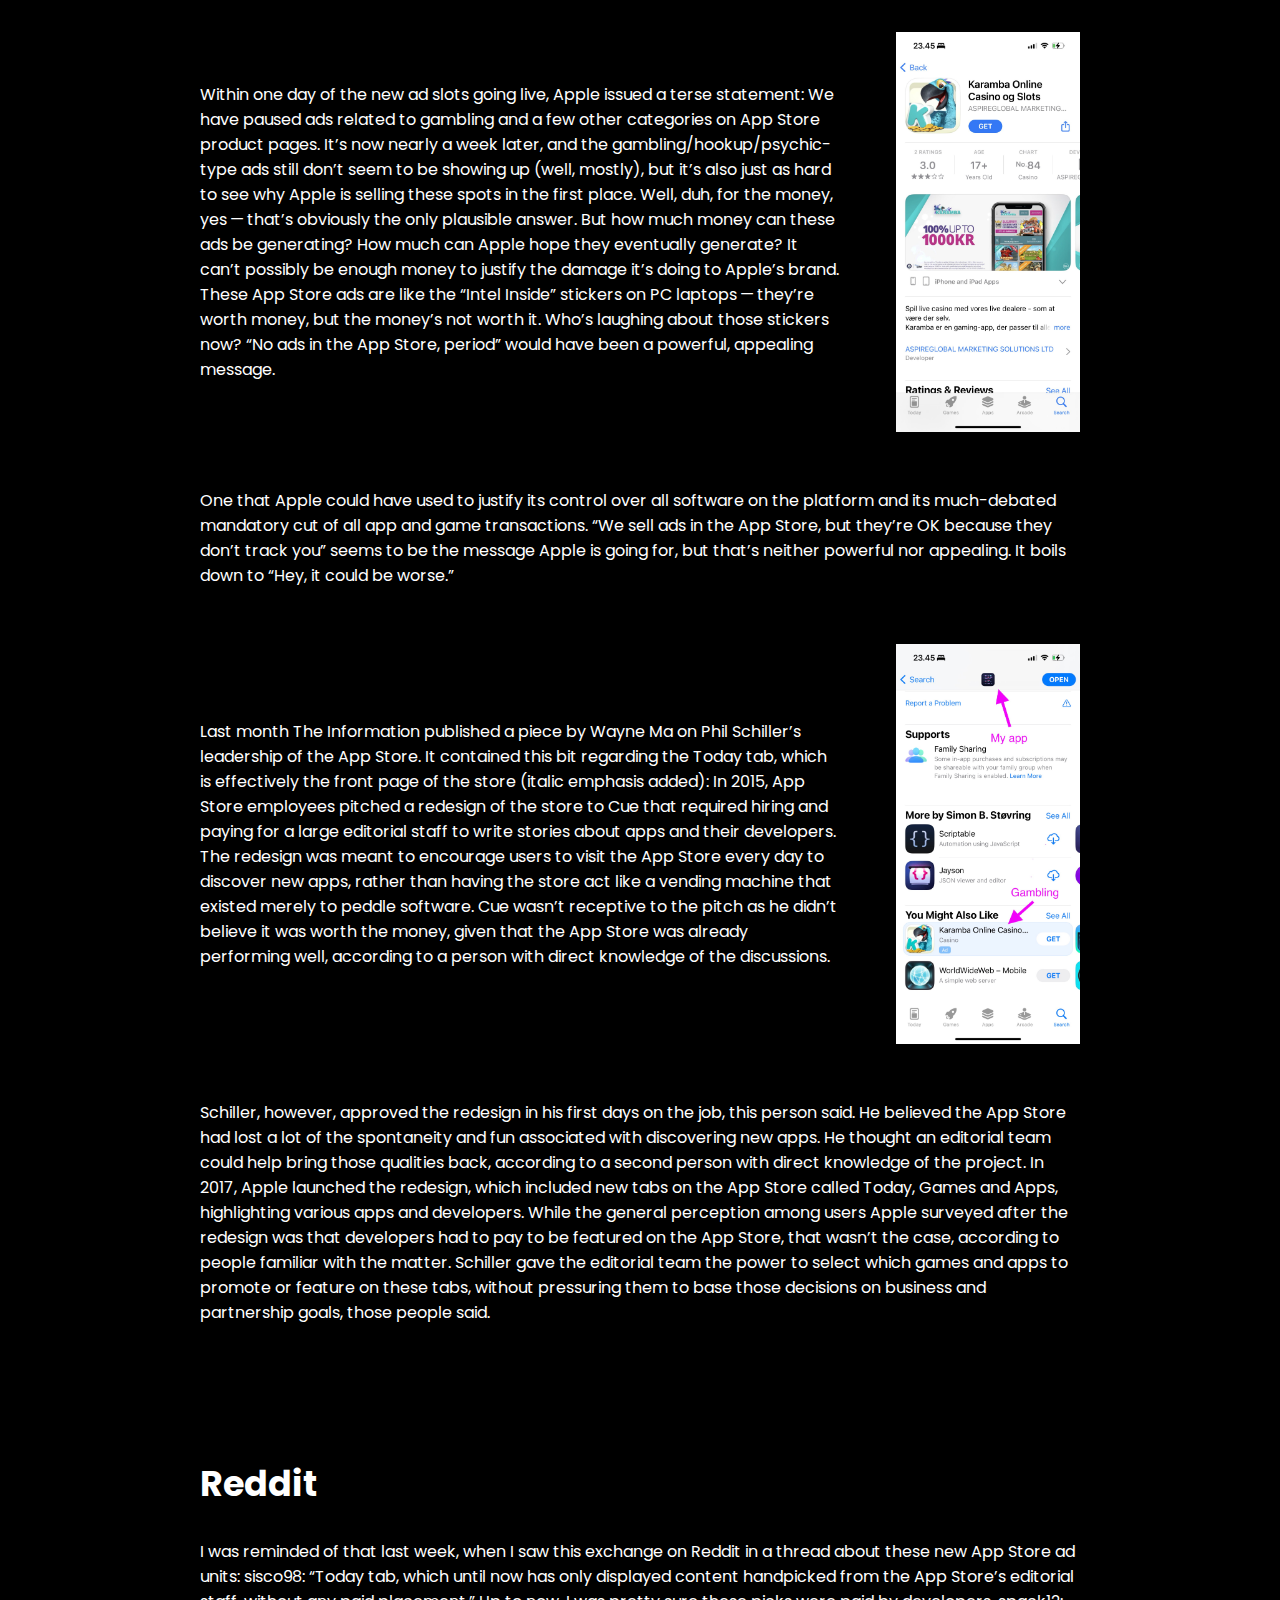
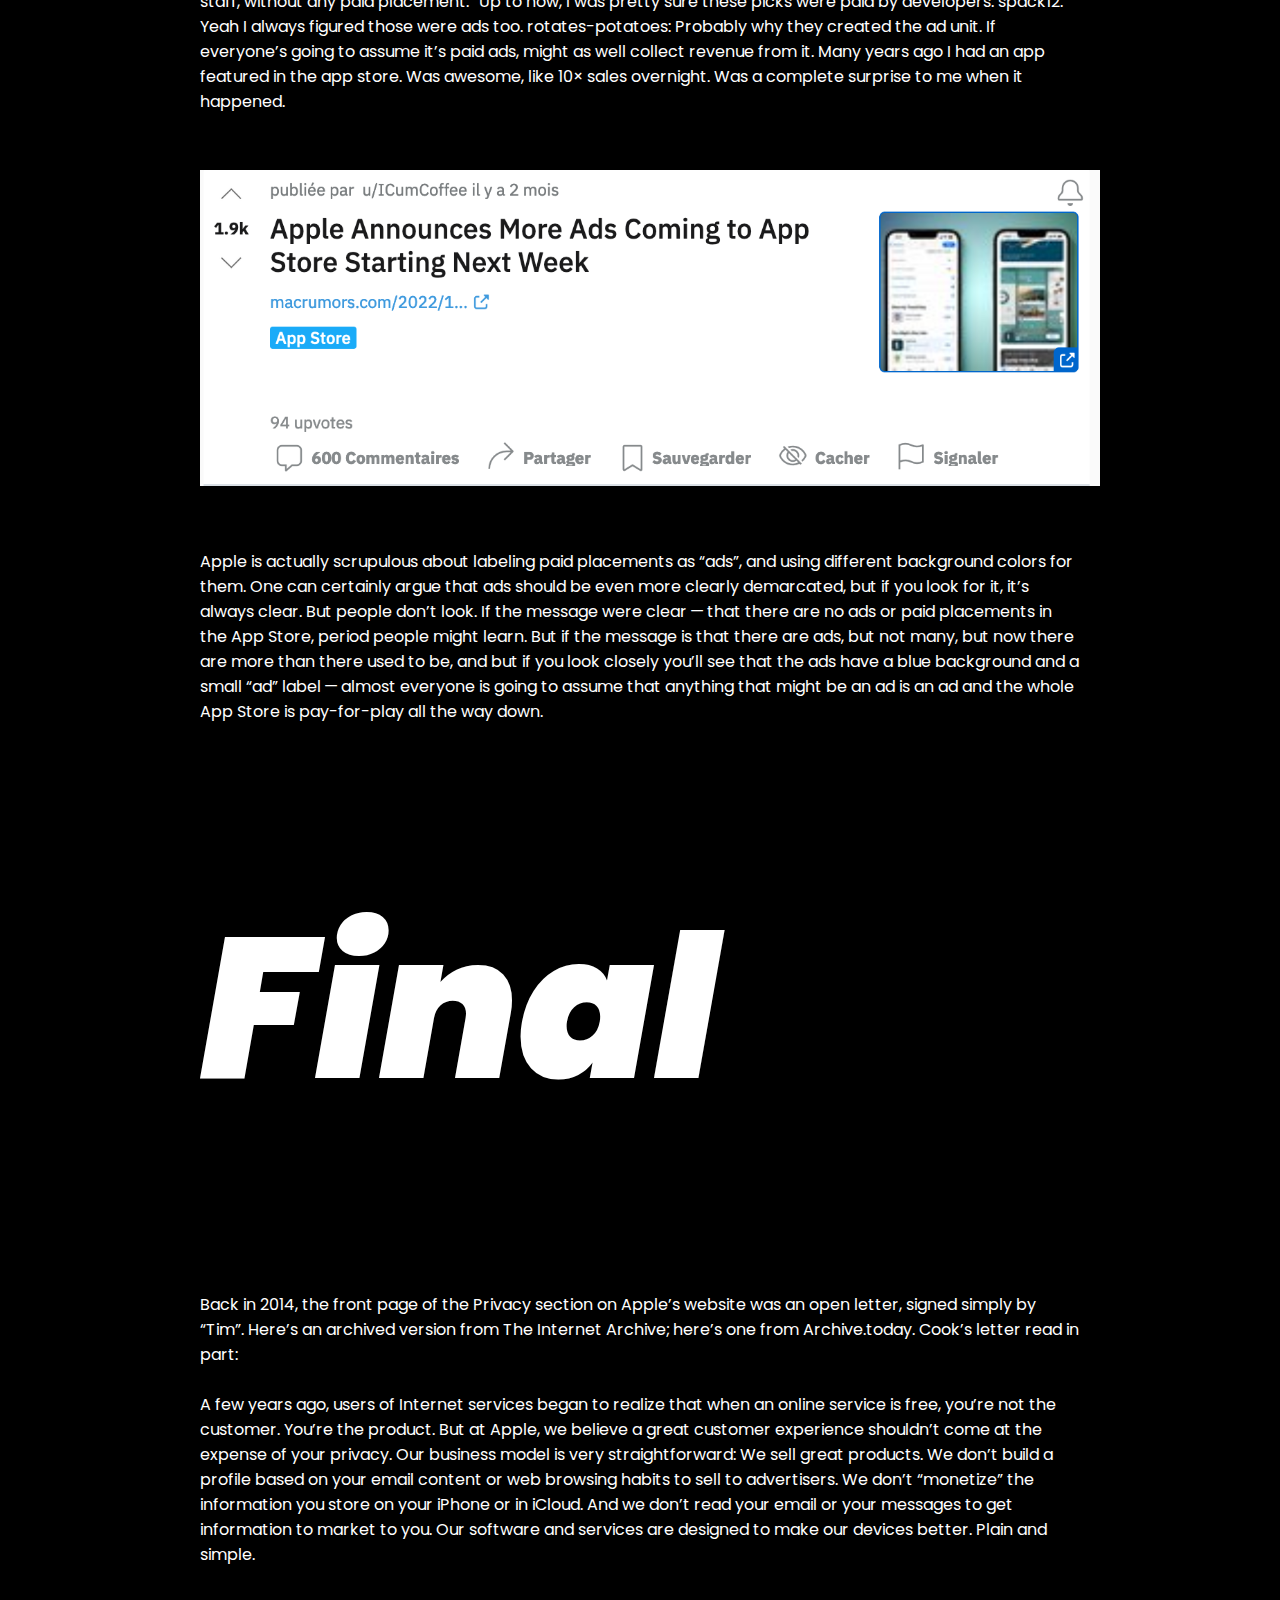
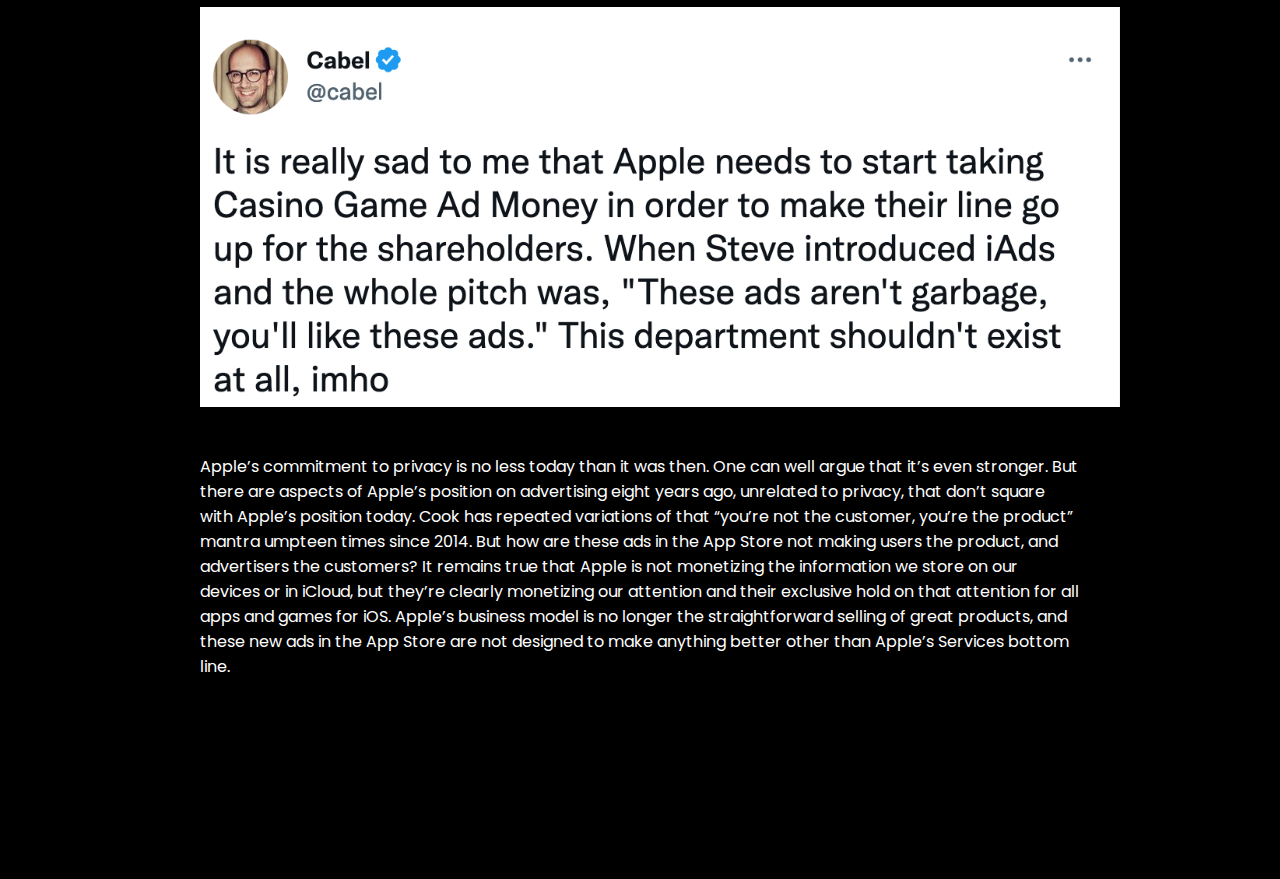
==== commit 82f01150: "boutons + big win" ====
--- a/index.html
+++ b/index.html
@@ -35,8 +35,8 @@
         marriage counseling apps. You really couldn’t make this stuff up.
       </p>
     </section>
-    <div class="button">
-      <button><span>Click Me</span></button>
+    <div class="button">  
+      <a href="indexbig.html">Click Me</a>
     </div>
     <section>
 
--- a/style.css
+++ b/style.css
@@ -53,15 +53,22 @@
   text-align: center;
 }
 
-.button {
-  position: absolute;
+.button a {
+  position: relative;
   z-index: 2;
   position: absolute;
-  top: 50%;
-  left: 50%;
+  top: 400px;
+  left: 450px;
   color: black;
-  font-size: 21px;
+  font-size: 42px;
+  display: flex;
+  justify-content: center;
+  align-items: center;
   overflow: hidden;
+  background-color: royalblue;
+  height: 200px;
+  width: 400px;
+  border-radius: 25px;
 }
 .button :hover {
   cursor: pointer;
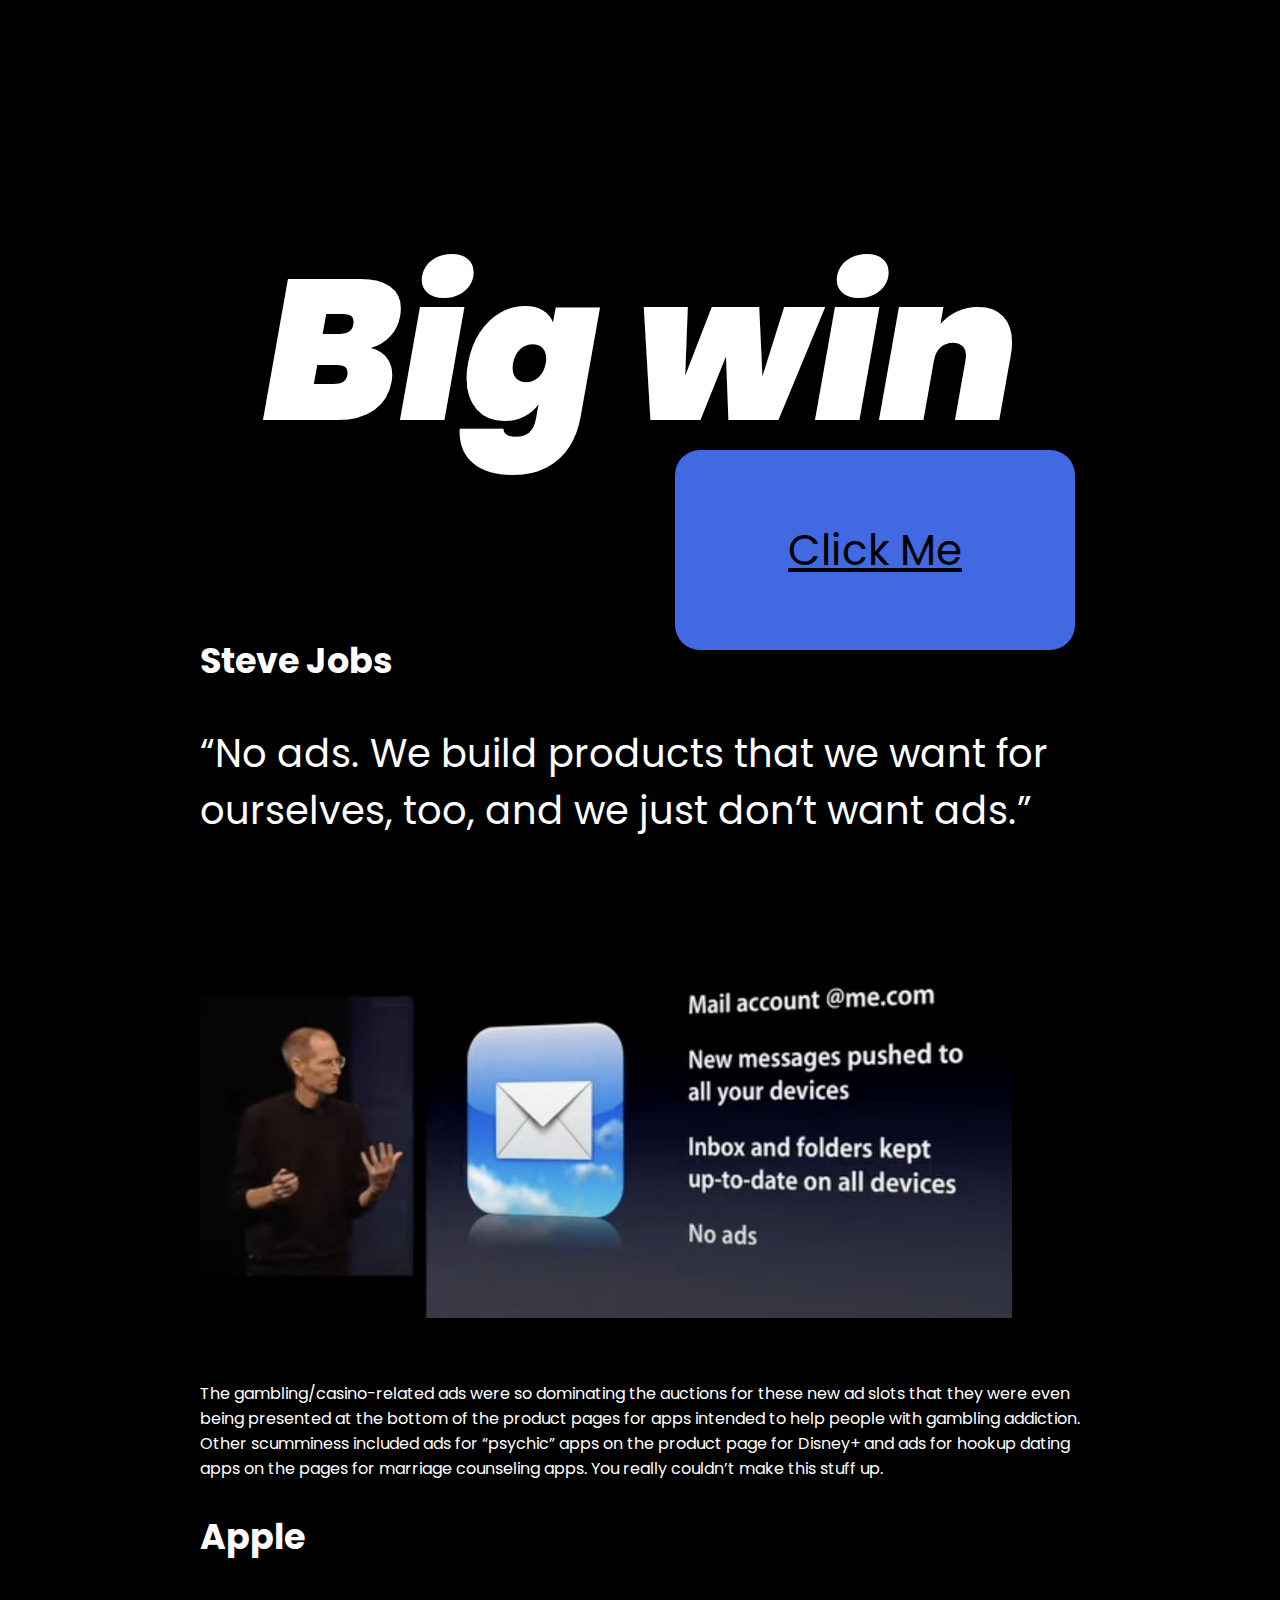
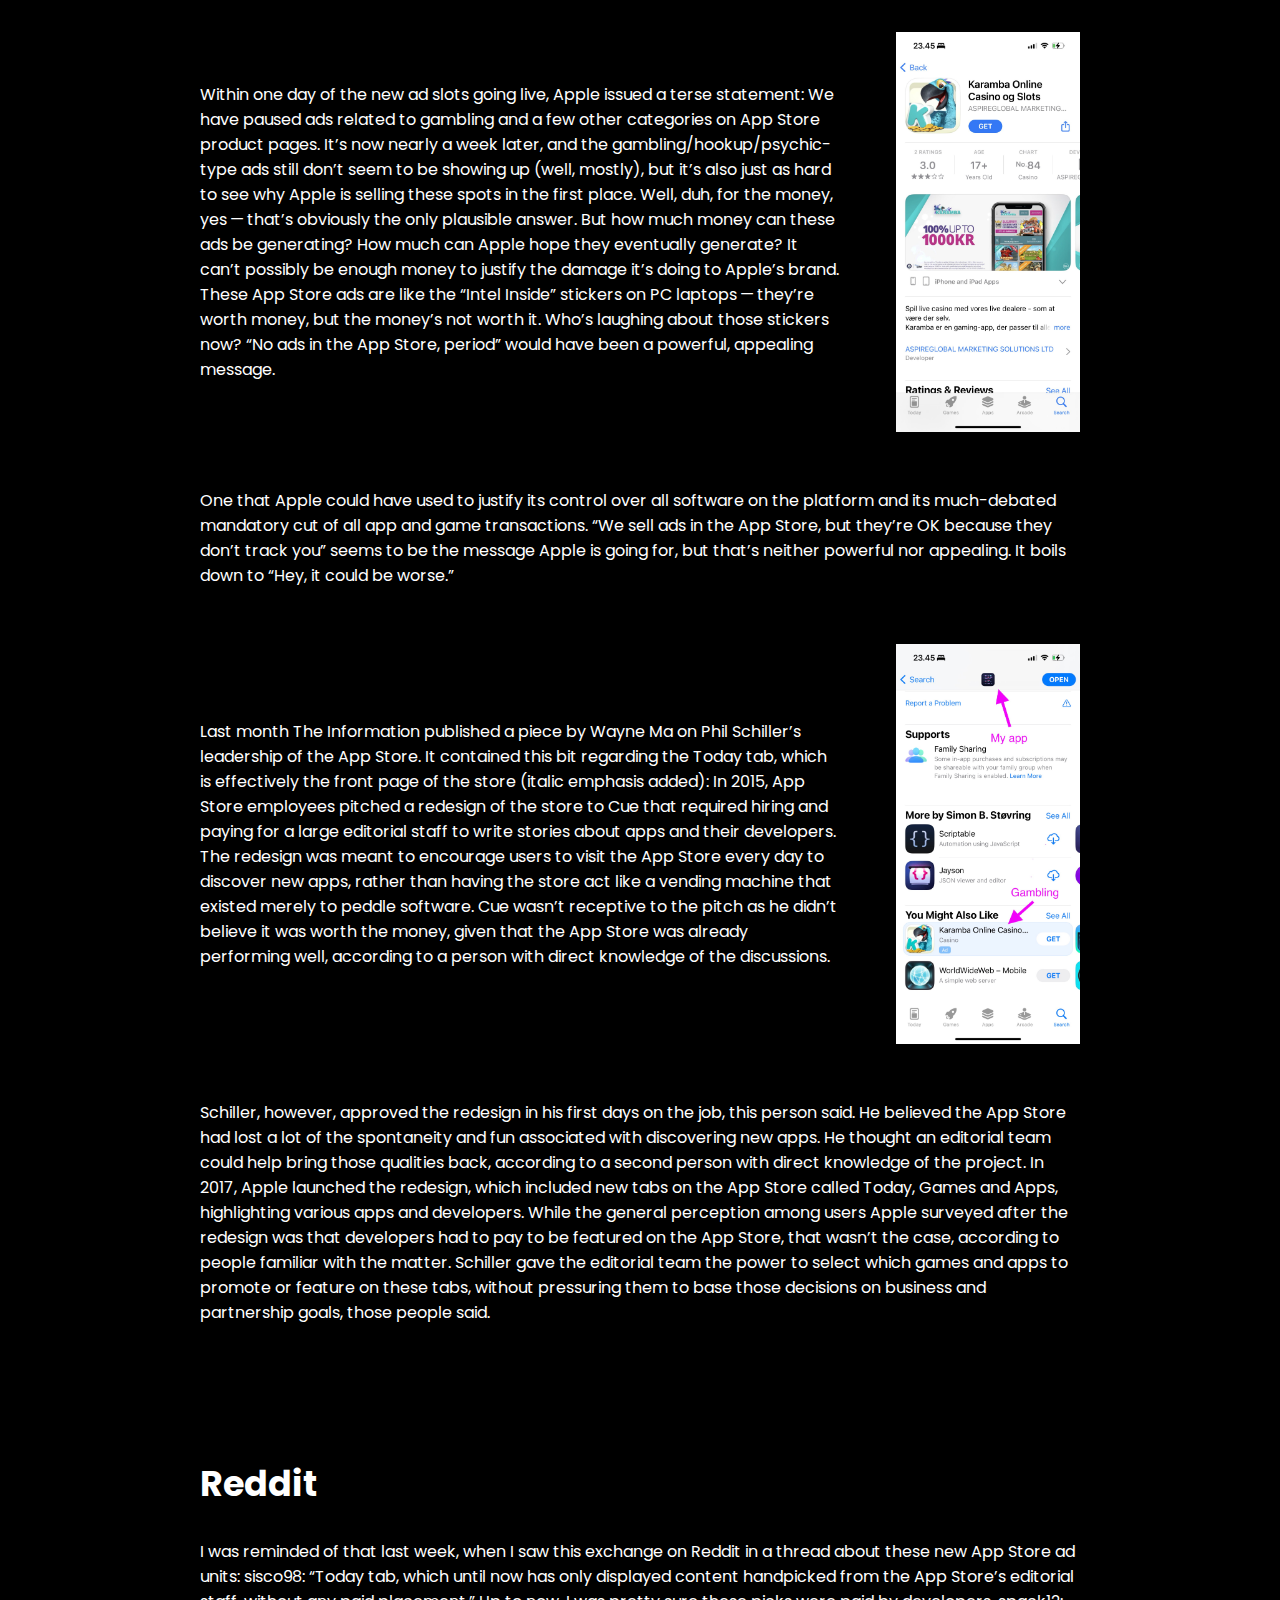
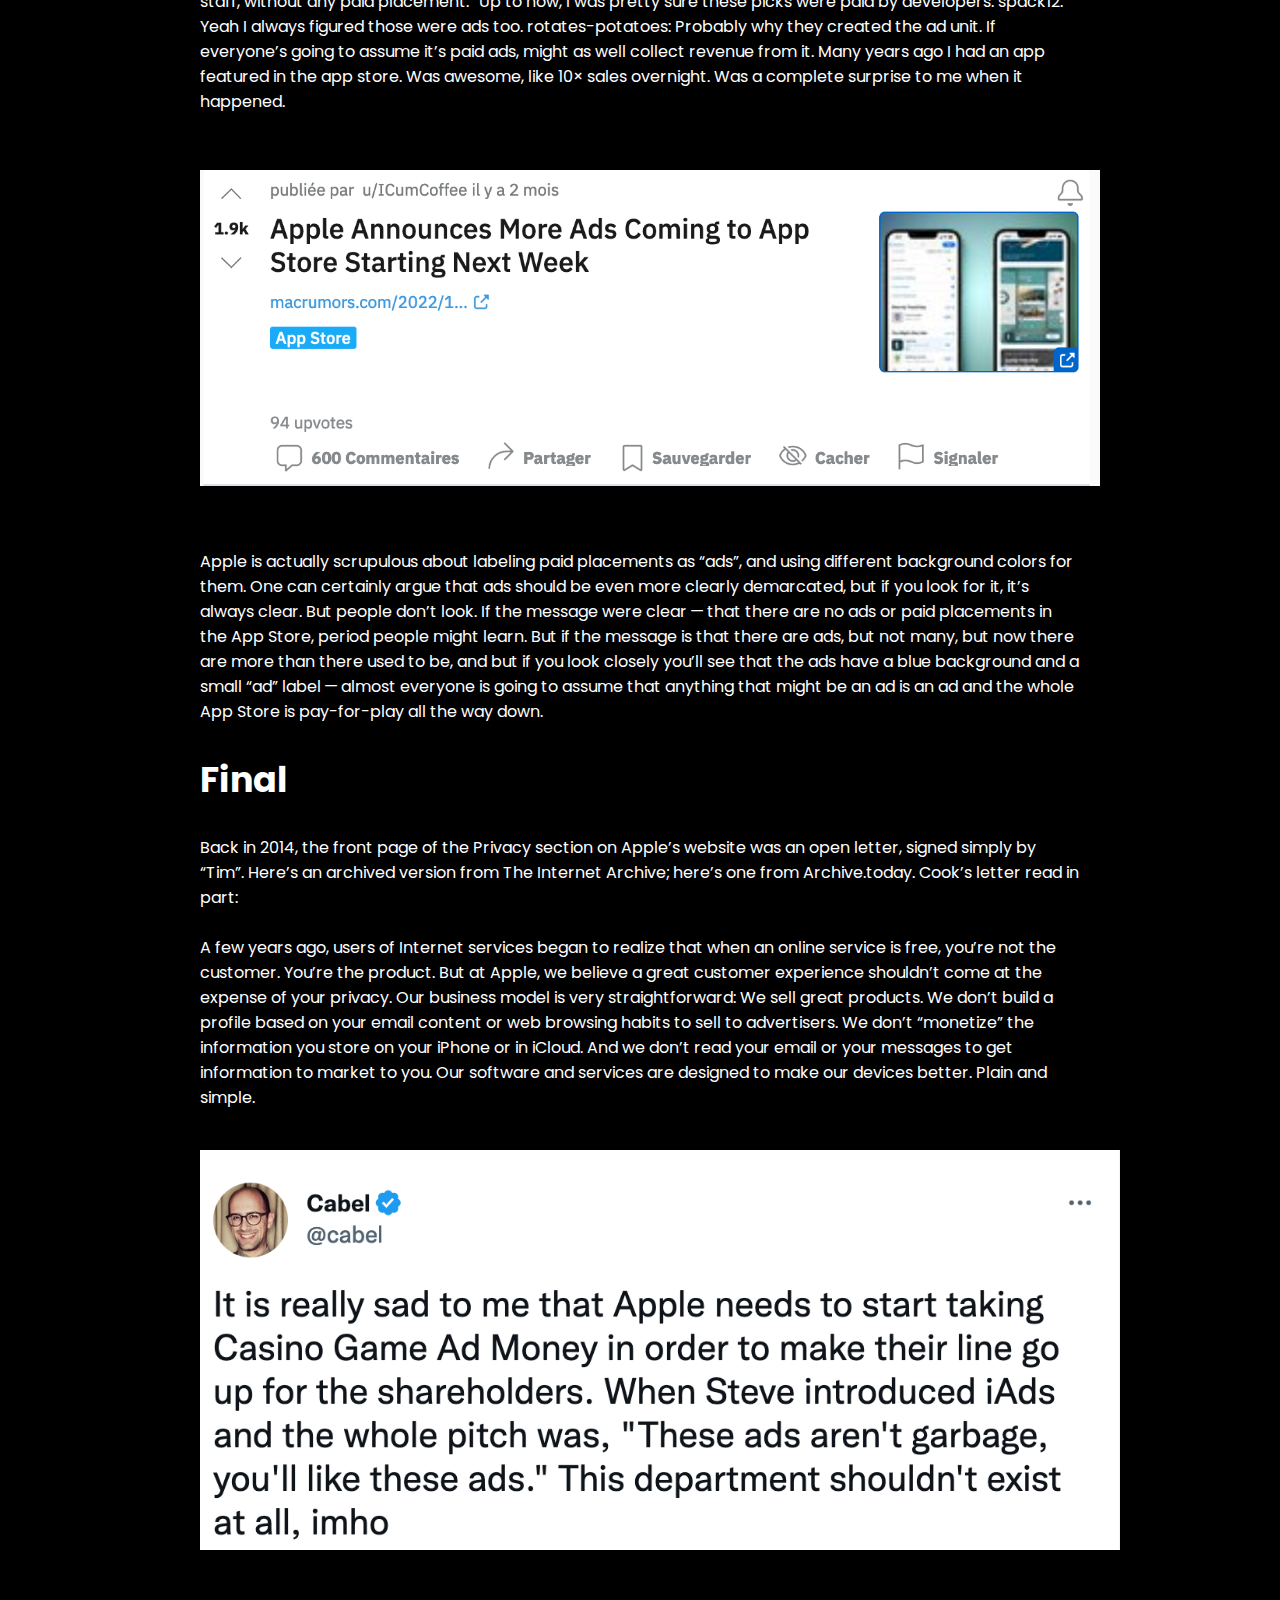
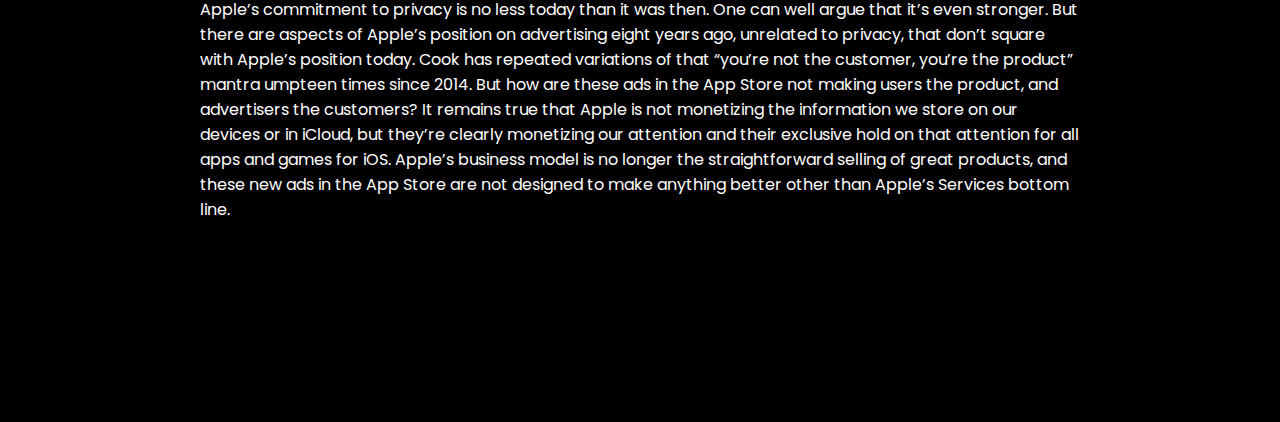
==== commit c7e24973: "centrage du bouton" ====
--- a/index.html
+++ b/index.html
@@ -1,48 +1,41 @@
 <!DOCTYPE html>
 <html lang="en">
-  <head>
+
+<head>
     <meta charset="UTF-8" />
     <meta http-equiv="X-UA-Compatible" content="IE=edge" />
     <meta name="viewport" content="width=device-width, initial-scale=1.0" />
     <title>Big win</title>
     <link rel="preconnect" href="https://fonts.googleapis.com" />
     <link rel="preconnect" href="https://fonts.gstatic.com" crossorigin />
-    <link
-      href="https://fonts.googleapis.com/css2?family=Poppins:ital,wght@0,100;0,300;0,400;0,500;0,600;0,700;0,800;0,900;1,500;1,900&display=swap"
-      rel="stylesheet"
-    />
+    <link href="https://fonts.googleapis.com/css2?family=Poppins:ital,wght@0,100;0,300;0,400;0,500;0,600;0,700;0,800;0,900;1,500;1,900&display=swap" rel="stylesheet" />
     <link rel="stylesheet" href="style.css" />
-  </head>
+</head>
 
-  <body>
+<body>
     <header class="titre">
-      <h1>Big win</h1>
+        <h1>Big win</h1>
     </header>
 
     <section>
-      <h2>Steve Jobs</h2>
-      <h3>
-        “No ads. We build products that we want for ourselves, too, and we just
-        don’t want ads.”
-      </h3>
-      <img src="links/Steve.jpg" class="screen" alt="bubble" />
-      <p>
-        The gambling/casino-related ads were so dominating the auctions for
-        these new ad slots that they were even being presented at the bottom of
-        the product pages for apps intended to help people with gambling
-        addiction. Other scumminess included ads for “psychic” apps on the
-        product page for Disney+ and ads for hookup dating apps on the pages for
-        marriage counseling apps. You really couldn’t make this stuff up.
-      </p>
+        <h2>Steve Jobs</h2>
+        <h3>
+            “No ads. We build products that we want for ourselves, too, and we just don’t want ads.”
+        </h3>
+        <img src="links/Steve.jpg" class="screen" alt="bubble" />
+        <p>
+            The gambling/casino-related ads were so dominating the auctions for these new ad slots that they were even being presented at the bottom of the product pages for apps intended to help people with gambling addiction. Other scumminess included ads for “psychic”
+            apps on the product page for Disney+ and ads for hookup dating apps on the pages for marriage counseling apps. You really couldn’t make this stuff up.
+        </p>
     </section>
-    <div class="button">  
-      <a href="indexbig.html">Click Me</a>
+    <div class="button">
+        <a href="indexbig.html">Click Me</a>
     </div>
     <section>
 
         <h2>Apple</h2>
 
-        <div class=apple>
+        <div class="apple">
             <p>
                 Within one day of the new ad slots going live, Apple issued a terse statement: We have paused ads related to gambling and a few other categories on App Store product pages. It’s now nearly a week later, and the gambling/hookup/psychic-type ads still don’t
                 seem to be showing up (well, mostly), but it’s also just as hard to see why Apple is selling these spots in the first place. Well, duh, for the money, yes — that’s obviously the only plausible answer. But how much money can these ads be
@@ -57,11 +50,12 @@
                 Apple is going for, but that’s neither powerful nor appealing. It boils down to “Hey, it could be worse.”
             </p>
         </div>
-        <div class=apple>
-            <p>Last month The Information published a piece by Wayne Ma on Phil Schiller’s leadership of the App Store. It contained this bit regarding the Today tab, which is effectively the front page of the store (italic emphasis added): In 2015, App
-                Store employees pitched a redesign of the store to Cue that required hiring and paying for a large editorial staff to write stories about apps and their developers. The redesign was meant to encourage users to visit the App Store every
-                day to discover new apps, rather than having the store act like a vending machine that existed merely to peddle software. Cue wasn’t receptive to the pitch as he didn’t believe it was worth the money, given that the App Store was already
-                performing well, according to a person with direct knowledge of the discussions.
+        <div class="apple">
+            <p>
+                Last month The Information published a piece by Wayne Ma on Phil Schiller’s leadership of the App Store. It contained this bit regarding the Today tab, which is effectively the front page of the store (italic emphasis added): In 2015, App Store employees
+                pitched a redesign of the store to Cue that required hiring and paying for a large editorial staff to write stories about apps and their developers. The redesign was meant to encourage users to visit the App Store every day to discover
+                new apps, rather than having the store act like a vending machine that existed merely to peddle software. Cue wasn’t receptive to the pitch as he didn’t believe it was worth the money, given that the App Store was already performing well,
+                according to a person with direct knowledge of the discussions.
             </p>
             <img src="links/screen1.jpg" class="screen" alt="bubble" />
         </div>
@@ -74,60 +68,44 @@
             </p>
         </div>
 
+        <img src="links/screen2.jng" class="screen" alt="" />
 
+    </section>
 
-        <img src="links/screen2.jng" class="screen" alt="" />
-    </section>
-   
     <section>
-      <h2>Reddit</h2>
-      <p>
-        I was reminded of that last week, when I saw this exchange on Reddit in
-        a thread about these new App Store ad units: sisco98: “Today tab, which
-        until now has only displayed content handpicked from the App Store’s
-        editorial staff, without any paid placement.” Up to now, I was pretty
-        sure these picks were paid by developers. spack12: Yeah I always figured
-        those were ads too. rotates-potatoes: Probably why they created the ad
-        unit. If everyone’s going to assume it’s paid ads, might as well collect
-        revenue from it. Many years ago I had an app featured in the app store.
-        Was awesome, like 10× sales overnight. Was a complete surprise to me
-        when it happened. 
+        <h2>Reddit</h2>
+        <p>
+            I was reminded of that last week, when I saw this exchange on Reddit in a thread about these new App Store ad units: sisco98: “Today tab, which until now has only displayed content handpicked from the App Store’s editorial staff, without any paid placement.”
+            Up to now, I was pretty sure these picks were paid by developers. spack12: Yeah I always figured those were ads too. rotates-potatoes: Probably why they created the ad unit. If everyone’s going to assume it’s paid ads, might as well collect
+            revenue from it. Many years ago I had an app featured in the app store. Was awesome, like 10× sales overnight. Was a complete surprise to me when it happened.
         </p>
         <img src="links/screen reddit.png" class="screen" alt="bubble" width="900px" />
         <p>
-        Apple is actually scrupulous about labeling paid
-        placements as “ads”, and using different background colors for them. One
-        can certainly argue that ads should be even more clearly demarcated, but
-        if you look for it, it’s always clear. But people don’t look. If the
-        message were clear — that there are no ads or paid placements in the App
-        Store, period people might learn. But if the message is that there are
-        ads, but not many, but now there are more than there used to be, and but
-        if you look closely you’ll see that the ads have a blue background and a
-        small “ad” label — almost everyone is going to assume that anything that
-        might be an ad is an ad and the whole App Store is pay-for-play all the
-        way down.
-      </p>
- </section>
-<section>
+            Apple is actually scrupulous about labeling paid placements as “ads”, and using different background colors for them. One can certainly argue that ads should be even more clearly demarcated, but if you look for it, it’s always clear. But people don’t
+            look. If the message were clear — that there are no ads or paid placements in the App Store, period people might learn. But if the message is that there are ads, but not many, but now there are more than there used to be, and but if you look
+            closely you’ll see that the ads have a blue background and a small “ad” label — almost everyone is going to assume that anything that might be an ad is an ad and the whole App Store is pay-for-play all the way down.
+        </p>
+    </section>
+    <section>
 
-  
-    <h1>Final</h1>
-    Back in 2014, the front page of the Privacy section on Apple’s website was an open letter, signed simply by “Tim”. Here’s an archived version from The Internet Archive; here’s one from Archive.today. Cook’s letter read in part:
-    <br />
-    <br /> A few years ago, users of Internet services began to realize that when an online service is free, you’re not the customer. You’re the product. But at Apple, we believe a great customer experience shouldn’t come at the expense of your privacy.
-    Our business model is very straightforward: We sell great products. We don’t build a profile based on your email content or web browsing habits to sell to advertisers. We don’t “monetize” the information you store on your iPhone or in iCloud. And
-    we don’t read your email or your messages to get information to market to you. Our software and services are designed to make our devices better. Plain and simple.
-    <br />
-    <img src="links/screen.png" class="screen" alt="bubble" />
-    <br /> Apple’s commitment to privacy is no less today than it was then. One can well argue that it’s even stronger. But there are aspects of Apple’s position on advertising eight years ago, unrelated to privacy, that don’t square with Apple’s position
-    today. Cook has repeated variations of that “you’re not the customer, you’re the product” mantra umpteen times since 2014. But how are these ads in the App Store not making users the product, and advertisers the customers? It remains true that Apple
-    is not monetizing the information we store on our devices or in iCloud, but they’re clearly monetizing our attention and their exclusive hold on that attention for all apps and games for iOS. Apple’s business model is no longer the straightforward
-    selling of great products, and these new ads in the App Store are not designed to make anything better other than Apple’s Services bottom line.
-    </div>
+        <h2>Final</h2>
+        Back in 2014, the front page of the Privacy section on Apple’s website was an open letter, signed simply by “Tim”. Here’s an archived version from The Internet Archive; here’s one from Archive.today. Cook’s letter read in part:
+        <br />
+        <br /> A few years ago, users of Internet services began to realize that when an online service is free, you’re not the customer. You’re the product. But at Apple, we believe a great customer experience shouldn’t come at the expense of your privacy.
+        Our business model is very straightforward: We sell great products. We don’t build a profile based on your email content or web browsing habits to sell to advertisers. We don’t “monetize” the information you store on your iPhone or in iCloud.
+        And we don’t read your email or your messages to get information to market to you. Our software and services are designed to make our devices better. Plain and simple.
+        <br />
+        <img src="links/screen.png" class="screen" alt="bubble" />
+        <br /> Apple’s commitment to privacy is no less today than it was then. One can well argue that it’s even stronger. But there are aspects of Apple’s position on advertising eight years ago, unrelated to privacy, that don’t square with Apple’s
+        position today. Cook has repeated variations of that “you’re not the customer, you’re the product” mantra umpteen times since 2014. But how are these ads in the App Store not making users the product, and advertisers the customers? It remains
+        true that Apple is not monetizing the information we store on our devices or in iCloud, but they’re clearly monetizing our attention and their exclusive hold on that attention for all apps and games for iOS. Apple’s business model is no longer
+        the straightforward selling of great products, and these new ads in the App Store are not designed to make anything better other than Apple’s Services bottom line.
+        </div>
 
-    </div>
+        </div>
 
-</section>
-    
-    </body>
-    </html>+    </section>
+
+</body>
+
+</html>--- a/style.css
+++ b/style.css
@@ -1,86 +1,87 @@
 body {
-  background-color: black;
-  color: white;
-  margin: 200px;
-  font-family: "Poppins", sans-serif;
+    background-color: black;
+    color: white;
+    margin: 200px;
+    font-family: "Poppins", sans-serif;
 }
 
 h1 {
-  font-size: 200px;
-  font-weight: 900;
-  font-style: italic;
+    font-size: 200px;
+    font-weight: 900;
+    font-style: italic;
 }
 
 h2 {
-  font-size: 35px;
-  font-weight: 700;
+    font-size: 35px;
+    font-weight: 700;
 }
 
 h3 {
-  font-size: 3vw;
-  font-weight: 400;
+    font-size: 3vw;
+    font-weight: 400;
 }
 
 p {
-  font-size: 16px;
-  font-weight: 400;
+    font-size: 16px;
+    font-weight: 400;
 }
 
 img {
-  max-height: 400px;
-  padding-top: 40px;
-  padding-bottom: 40px;
+    max-height: 400px;
+    padding-top: 40px;
+    padding-bottom: 40px;
 }
 
 .apple p {
-  max-width: 640px;
+    max-width: 640px;
 }
+
 .apple,
 .reddit {
-  display: flex;
-  flex-direction: row;
-  justify-content: space-between;
-  align-items: center;
+    display: flex;
+    flex-direction: row;
+    justify-content: space-between;
+    align-items: center;
 }
 
 .evolution {
-  display: flex;
-  column-count: 3;
-  justify-content: center;
+    display: flex;
+    column-count: 3;
+    justify-content: center;
 }
 
 .titre {
-  text-align: center;
+    text-align: center;
 }
 
 .button a {
-  position: relative;
-  z-index: 2;
-  position: absolute;
-  top: 400px;
-  left: 450px;
-  color: black;
-  font-size: 42px;
-  display: flex;
-  justify-content: center;
-  align-items: center;
-  overflow: hidden;
-  background-color: royalblue;
-  height: 200px;
-  width: 400px;
-  border-radius: 25px;
+    z-index: 2;
+    position: fixed;
+    top: 450px;
+    left: 675px;
+    color: black;
+    font-size: 42px;
+    display: flex;
+    justify-content: center;
+    align-items: center;
+    overflow: hidden;
+    background-color: royalblue;
+    height: 200px;
+    width: 400px;
+    border-radius: 25px;
 }
+
 .button :hover {
-  cursor: pointer;
-  background-color: #ff0000;
-  color: white;
+    cursor: pointer;
+    background-color: #ff0000;
+    color: white;
 }
 
 span {
-  opacity: 1;
+    opacity: 1;
 }
 
 .clicked button {
-  visibility: hidden;
-  opacity: 0;
-}
+    visibility: hidden;
+    opacity: 0;
+}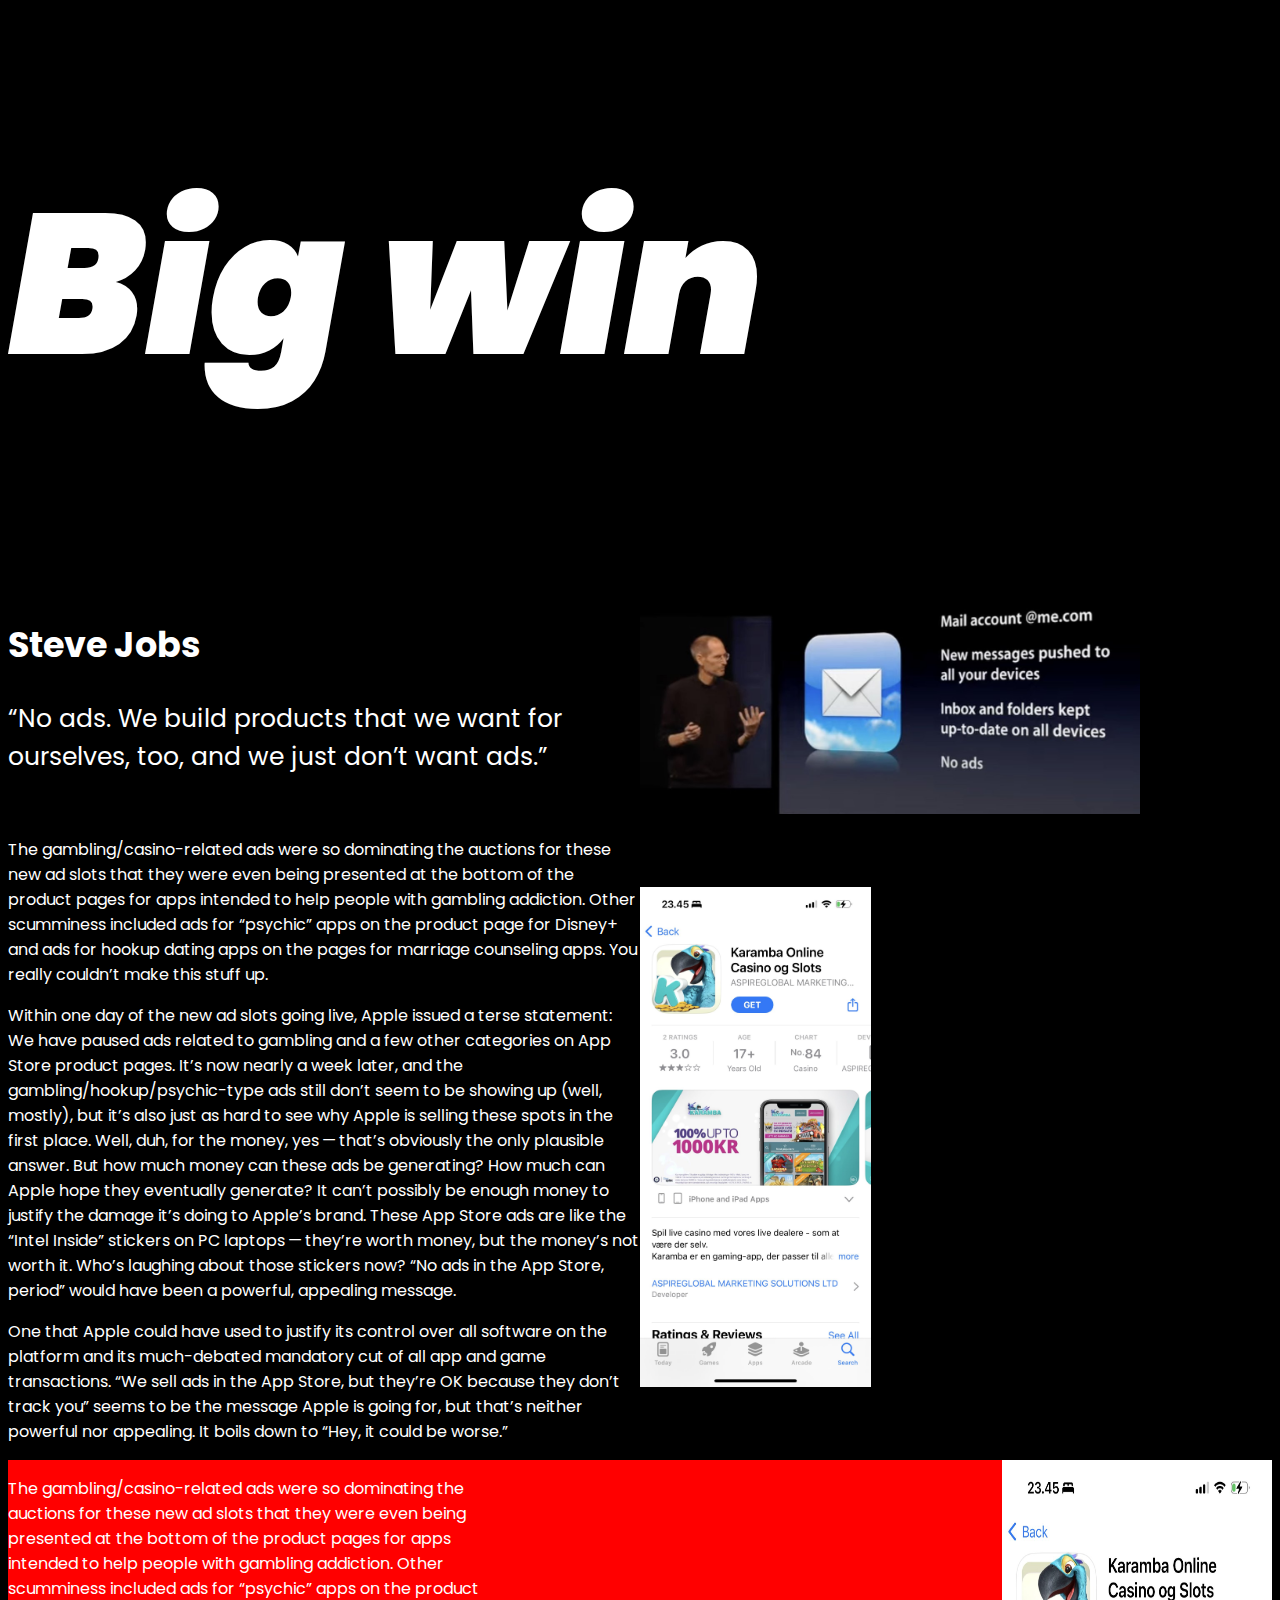
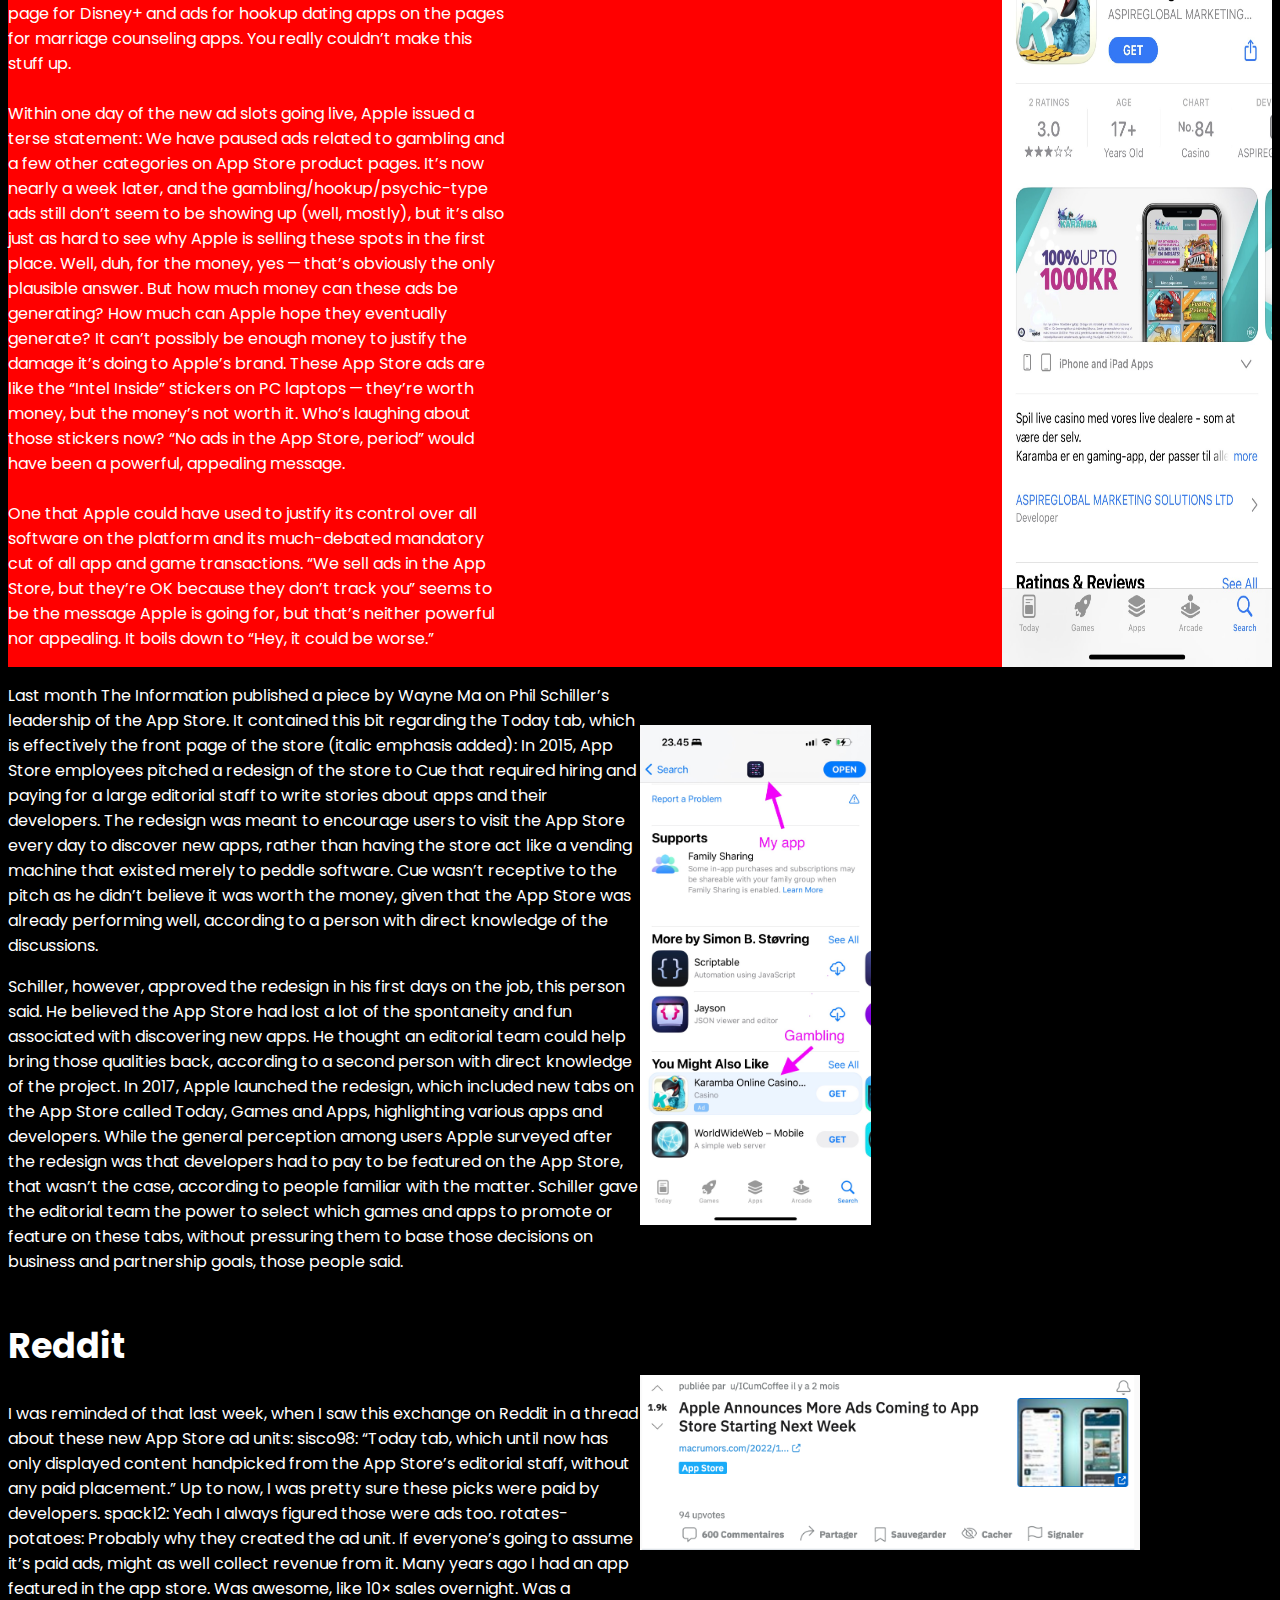
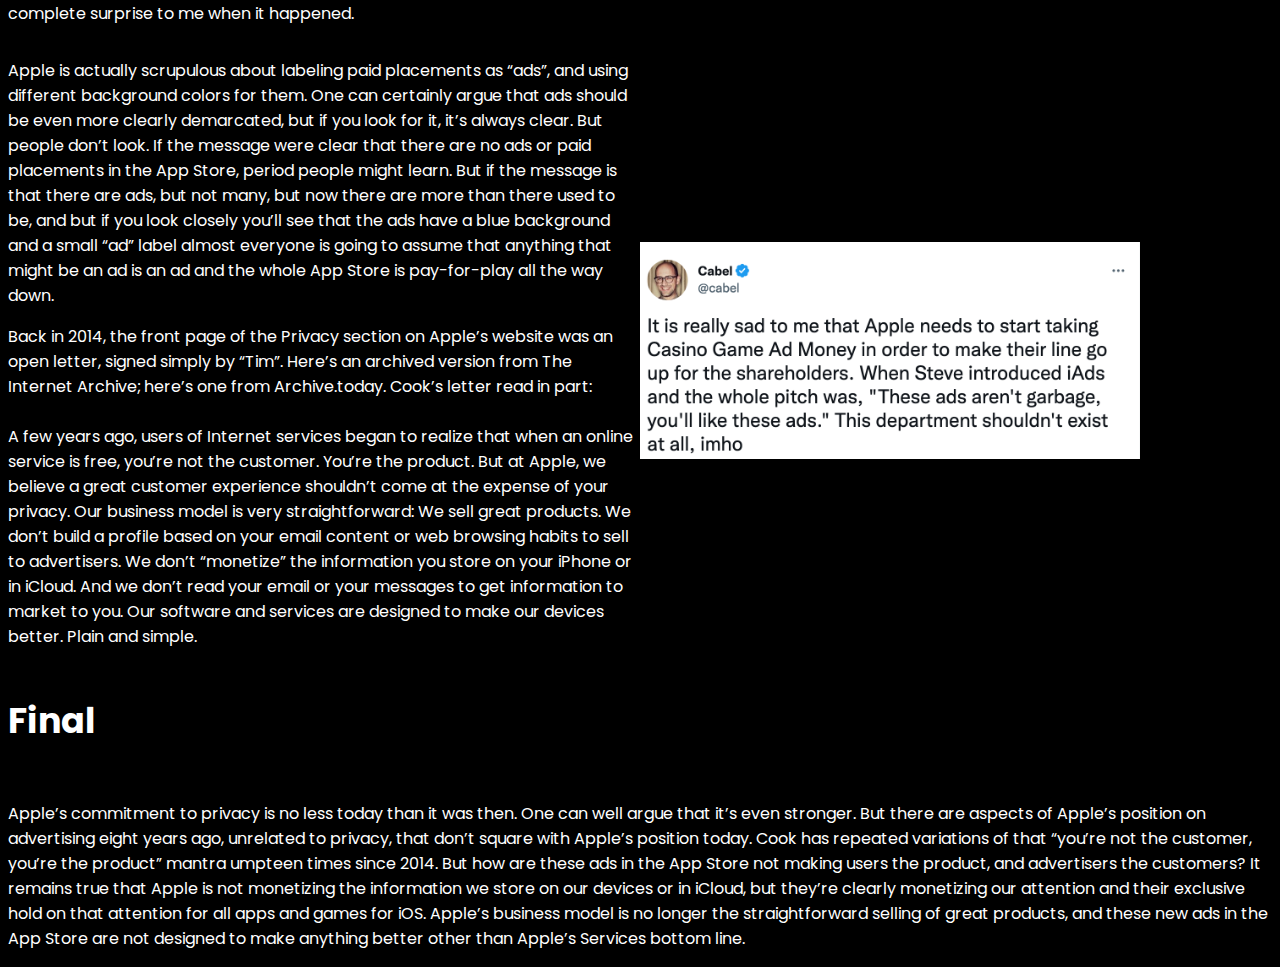
==== commit f91c121f: "I dont now what is that" ====
--- a/index.html
+++ b/index.html
@@ -16,50 +16,78 @@
     <header class="titre">
         <h1>Big win</h1>
     </header>
+    <!-- <div class="button">
+        <a href="indexbig.html">Click Me</a>
+    </div> -->
 
-    <section>
-        <h2>Steve Jobs</h2>
-        <h3>
-            “No ads. We build products that we want for ourselves, too, and we just don’t want ads.”
-        </h3>
-        <img src="links/Steve.jpg" class="screen" alt="bubble" />
-        <p>
-            The gambling/casino-related ads were so dominating the auctions for these new ad slots that they were even being presented at the bottom of the product pages for apps intended to help people with gambling addiction. Other scumminess included ads for “psychic”
-            apps on the product page for Disney+ and ads for hookup dating apps on the pages for marriage counseling apps. You really couldn’t make this stuff up.
-        </p>
+
+    <section class="imgHoriz">
+        <div>
+            <h2>Steve Jobs</h2>
+
+            <h3>
+                “No ads. We build products that we want for ourselves, too, and we just don’t want ads.”
+            </h3>
+        </div>
+        <div>
+            <img src="links/Steve.jpg" class="screen" alt="bubble" />
+        </div>
     </section>
-    <div class="button">
-        <a href="indexbig.html">Click Me</a>
-    </div>
-    <section>
 
-        <h2>Apple</h2>
 
-        <div class="apple">
+    <section class="imgVerti">
+        <div>
+            <p>
+                The gambling/casino-related ads were so dominating the auctions for these new ad slots that they were even being presented at the bottom of the product pages for apps intended to help people with gambling addiction. Other scumminess included ads for “psychic”
+                apps on the product page for Disney+ and ads for hookup dating apps on the pages for marriage counseling apps. You really couldn’t make this stuff up.
+            </p>
+
+
             <p>
                 Within one day of the new ad slots going live, Apple issued a terse statement: We have paused ads related to gambling and a few other categories on App Store product pages. It’s now nearly a week later, and the gambling/hookup/psychic-type ads still don’t
                 seem to be showing up (well, mostly), but it’s also just as hard to see why Apple is selling these spots in the first place. Well, duh, for the money, yes — that’s obviously the only plausible answer. But how much money can these ads be
                 generating? How much can Apple hope they eventually generate? It can’t possibly be enough money to justify the damage it’s doing to Apple’s brand. These App Store ads are like the “Intel Inside” stickers on PC laptops — they’re worth money,
                 but the money’s not worth it. Who’s laughing about those stickers now? “No ads in the App Store, period” would have been a powerful, appealing message.
             </p>
-            <img src="links/screen2.jpg" class="screen" alt="bubble" />
-        </div>
-        <div>
+
             <p>
                 One that Apple could have used to justify its control over all software on the platform and its much-debated mandatory cut of all app and game transactions. “We sell ads in the App Store, but they’re OK because they don’t track you” seems to be the message
                 Apple is going for, but that’s neither powerful nor appealing. It boils down to “Hey, it could be worse.”
             </p>
         </div>
-        <div class="apple">
+        <div>
+            <img src="links/screen2.jpg" class="screen" alt="bubble" />
+        </div>
+
+    </section>
+
+    <div class="BigBox">
+        <div class="smallBox">
+            <p class="textLenny">
+                The gambling/casino-related ads were so dominating the auctions for these new ad slots that they were even being presented at the bottom of the product pages for apps intended to help people with gambling addiction. Other scumminess included ads for “psychic”
+                apps on the product page for Disney+ and ads for hookup dating apps on the pages for marriage counseling apps. You really couldn’t make this stuff up.
+                <br><br> Within one day of the new ad slots going live, Apple issued a terse statement: We have paused ads related to gambling and a few other categories on App Store product pages. It’s now nearly a week later, and the gambling/hookup/psychic-type
+                ads still don’t seem to be showing up (well, mostly), but it’s also just as hard to see why Apple is selling these spots in the first place. Well, duh, for the money, yes — that’s obviously the only plausible answer. But how much money
+                can these ads be generating? How much can Apple hope they eventually generate? It can’t possibly be enough money to justify the damage it’s doing to Apple’s brand. These App Store ads are like the “Intel Inside” stickers on PC laptops — they’re
+                worth money, but the money’s not worth it. Who’s laughing about those stickers now? “No ads in the App Store, period” would have been a powerful, appealing message.
+                <br><br> One that Apple could have used to justify its control over all software on the platform and its much-debated mandatory cut of all app and game transactions. “We sell ads in the App Store, but they’re OK because they don’t track
+                you” seems to be the message Apple is going for, but that’s neither powerful nor appealing. It boils down to “Hey, it could be worse.”
+            </p>
+        </div>
+        <div class="smallBox">
+            <img src="links/screen2.jpg" class="lennyImg" alt="bubble" />
+        </div>
+    </div>
+
+
+    <section class="imgVerti">
+        <div>
             <p>
                 Last month The Information published a piece by Wayne Ma on Phil Schiller’s leadership of the App Store. It contained this bit regarding the Today tab, which is effectively the front page of the store (italic emphasis added): In 2015, App Store employees
                 pitched a redesign of the store to Cue that required hiring and paying for a large editorial staff to write stories about apps and their developers. The redesign was meant to encourage users to visit the App Store every day to discover
                 new apps, rather than having the store act like a vending machine that existed merely to peddle software. Cue wasn’t receptive to the pitch as he didn’t believe it was worth the money, given that the App Store was already performing well,
                 according to a person with direct knowledge of the discussions.
             </p>
-            <img src="links/screen1.jpg" class="screen" alt="bubble" />
-        </div>
-        <div>
             <p>
                 Schiller, however, approved the redesign in his first days on the job, this person said. He believed the App Store had lost a lot of the spontaneity and fun associated with discovering new apps. He thought an editorial team could help bring those qualities
                 back, according to a second person with direct knowledge of the project. In 2017, Apple launched the redesign, which included new tabs on the App Store called Today, Games and Apps, highlighting various apps and developers. While the general
@@ -67,44 +95,62 @@
                 select which games and apps to promote or feature on these tabs, without pressuring them to base those decisions on business and partnership goals, those people said.
             </p>
         </div>
+        <div>
+            <img src="links/screen1.jpg" class="screen" alt="bubble" />
+        </div>
+    </section>
 
-        <img src="links/screen2.jng" class="screen" alt="" />
+    <section class="imgHoriz">
+        <div>
+            <h2>Reddit</h2>
+            <p>
+                I was reminded of that last week, when I saw this exchange on Reddit in a thread about these new App Store ad units: sisco98: “Today tab, which until now has only displayed content handpicked from the App Store’s editorial staff, without any paid placement.”
+                Up to now, I was pretty sure these picks were paid by developers. spack12: Yeah I always figured those were ads too. rotates-potatoes: Probably why they created the ad unit. If everyone’s going to assume it’s paid ads, might as well collect
+                revenue from it. Many years ago I had an app featured in the app store. Was awesome, like 10× sales overnight. Was a complete surprise to me when it happened.
+            </p>
+        </div>
+        <div><img src="links/screen reddit.png" class="screen" alt="bubble" width="900px" /></div>
+    </section>
+
+    <section class="imgHoriz">
+        <div>
+            <p>Apple is actually scrupulous about labeling paid placements as “ads”, and using different background colors for them. One can certainly argue that ads should be even more clearly demarcated, but if you look for it, it’s always clear. But people
+                don’t look. If the message were clear that there are no ads or paid placements in the App Store, period people might learn. But if the message is that there are ads, but not many, but now there are more than there used to be, and but if
+                you look closely you’ll see that the ads have a blue background and a small “ad” label almost everyone is going to assume that anything that might be an ad is an ad and the whole App Store is pay-for-play all the way down.
+            </p>
+
+
+            <p>Back in 2014, the front page of the Privacy section on Apple’s website was an open letter, signed simply by “Tim”. Here’s an archived version from The Internet Archive; here’s one from Archive.today. Cook’s letter read in part:
+                <br />
+                <br /> A few years ago, users of Internet services began to realize that when an online service is free, you’re not the customer. You’re the product. But at Apple, we believe a great customer experience shouldn’t come at the expense of
+                your privacy. Our business model is very straightforward: We sell great products. We don’t build a profile based on your email content or web browsing habits to sell to advertisers. We don’t “monetize” the information you store on your
+                iPhone or in iCloud. And we don’t read your email or your messages to get information to market to you. Our software and services are designed to make our devices better. Plain and simple.
+                <br /></p>
+        </div>
+        <div>
+            <img src="links/screen.png" class="screen" alt="bubble" />
+        </div>
+    </section>
+
+    <div>
+        <h2>Final</h2>
+
+        <p> <br /> Apple’s commitment to privacy is no less today than it was then. One can well argue that it’s even stronger. But there are aspects of Apple’s position on advertising eight years ago, unrelated to privacy, that don’t square with Apple’s
+            position today. Cook has repeated variations of that “you’re not the customer, you’re the product” mantra umpteen times since 2014. But how are these ads in the App Store not making users the product, and advertisers the customers? It remains
+            true that Apple is not monetizing the information we store on our devices or in iCloud, but they’re clearly monetizing our attention and their exclusive hold on that attention for all apps and games for iOS. Apple’s business model is no longer
+            the straightforward selling of great products, and these new ads in the App Store are not designed to make anything better other than Apple’s Services bottom line.
+        </p>
+    </div>
 
     </section>
 
-    <section>
-        <h2>Reddit</h2>
-        <p>
-            I was reminded of that last week, when I saw this exchange on Reddit in a thread about these new App Store ad units: sisco98: “Today tab, which until now has only displayed content handpicked from the App Store’s editorial staff, without any paid placement.”
-            Up to now, I was pretty sure these picks were paid by developers. spack12: Yeah I always figured those were ads too. rotates-potatoes: Probably why they created the ad unit. If everyone’s going to assume it’s paid ads, might as well collect
-            revenue from it. Many years ago I had an app featured in the app store. Was awesome, like 10× sales overnight. Was a complete surprise to me when it happened.
-        </p>
-        <img src="links/screen reddit.png" class="screen" alt="bubble" width="900px" />
-        <p>
-            Apple is actually scrupulous about labeling paid placements as “ads”, and using different background colors for them. One can certainly argue that ads should be even more clearly demarcated, but if you look for it, it’s always clear. But people don’t
-            look. If the message were clear — that there are no ads or paid placements in the App Store, period people might learn. But if the message is that there are ads, but not many, but now there are more than there used to be, and but if you look
-            closely you’ll see that the ads have a blue background and a small “ad” label — almost everyone is going to assume that anything that might be an ad is an ad and the whole App Store is pay-for-play all the way down.
-        </p>
-    </section>
-    <section>
 
-        <h2>Final</h2>
-        Back in 2014, the front page of the Privacy section on Apple’s website was an open letter, signed simply by “Tim”. Here’s an archived version from The Internet Archive; here’s one from Archive.today. Cook’s letter read in part:
-        <br />
-        <br /> A few years ago, users of Internet services began to realize that when an online service is free, you’re not the customer. You’re the product. But at Apple, we believe a great customer experience shouldn’t come at the expense of your privacy.
-        Our business model is very straightforward: We sell great products. We don’t build a profile based on your email content or web browsing habits to sell to advertisers. We don’t “monetize” the information you store on your iPhone or in iCloud.
-        And we don’t read your email or your messages to get information to market to you. Our software and services are designed to make our devices better. Plain and simple.
-        <br />
-        <img src="links/screen.png" class="screen" alt="bubble" />
-        <br /> Apple’s commitment to privacy is no less today than it was then. One can well argue that it’s even stronger. But there are aspects of Apple’s position on advertising eight years ago, unrelated to privacy, that don’t square with Apple’s
-        position today. Cook has repeated variations of that “you’re not the customer, you’re the product” mantra umpteen times since 2014. But how are these ads in the App Store not making users the product, and advertisers the customers? It remains
-        true that Apple is not monetizing the information we store on our devices or in iCloud, but they’re clearly monetizing our attention and their exclusive hold on that attention for all apps and games for iOS. Apple’s business model is no longer
-        the straightforward selling of great products, and these new ads in the App Store are not designed to make anything better other than Apple’s Services bottom line.
-        </div>
 
-        </div>
 
-    </section>
+
+
+
+
 
 </body>
 
--- a/style.css
+++ b/style.css
@@ -1,7 +1,12 @@
+/* * {
+    margin: 0;
+    padding: 0;
+    box-sizing: border-box;
+} */
+
 body {
     background-color: black;
     color: white;
-    margin: 200px;
     font-family: "Poppins", sans-serif;
 }
 
@@ -17,7 +22,7 @@
 }
 
 h3 {
-    font-size: 3vw;
+    font-size: 25px;
     font-weight: 400;
 }
 
@@ -26,32 +31,23 @@
     font-weight: 400;
 }
 
-img {
-    max-height: 400px;
-    padding-top: 40px;
-    padding-bottom: 40px;
-}
-
-.apple p {
-    max-width: 640px;
-}
-
-.apple,
-.reddit {
+section {
     display: flex;
     flex-direction: row;
-    justify-content: space-between;
+    justify-content: center;
     align-items: center;
 }
 
-.evolution {
-    display: flex;
-    column-count: 3;
-    justify-content: center;
+section div {
+    width: 50%;
 }
 
-.titre {
-    text-align: center;
+.imgVerti img {
+    height: 500px;
+}
+
+.imgHoriz img {
+    width: 500px;
 }
 
 .button a {
@@ -69,12 +65,23 @@
     height: 200px;
     width: 400px;
     border-radius: 25px;
+    animation-name: colorchange;
+    animation-duration: 0.5s;
+    animation-delay: 0s;
+    animation-iteration-count: infinite;
+}
+
+@keyframes colorchange {
+    0% {
+        background-color: royalblue;
+    }
+    50% {
+        background-color: #ff0000;
+    }
 }
 
 .button :hover {
     cursor: pointer;
-    background-color: #ff0000;
-    color: white;
 }
 
 span {
@@ -84,4 +91,21 @@
 .clicked button {
     visibility: hidden;
     opacity: 0;
+}
+
+.BigBox {
+    background-color: red;
+    display: flex;
+}
+
+.smallBox {
+    display: flex;
+}
+
+.lennyImg {
+    width: 30vh;
+}
+
+.textLenny {
+    width: 50%;
 }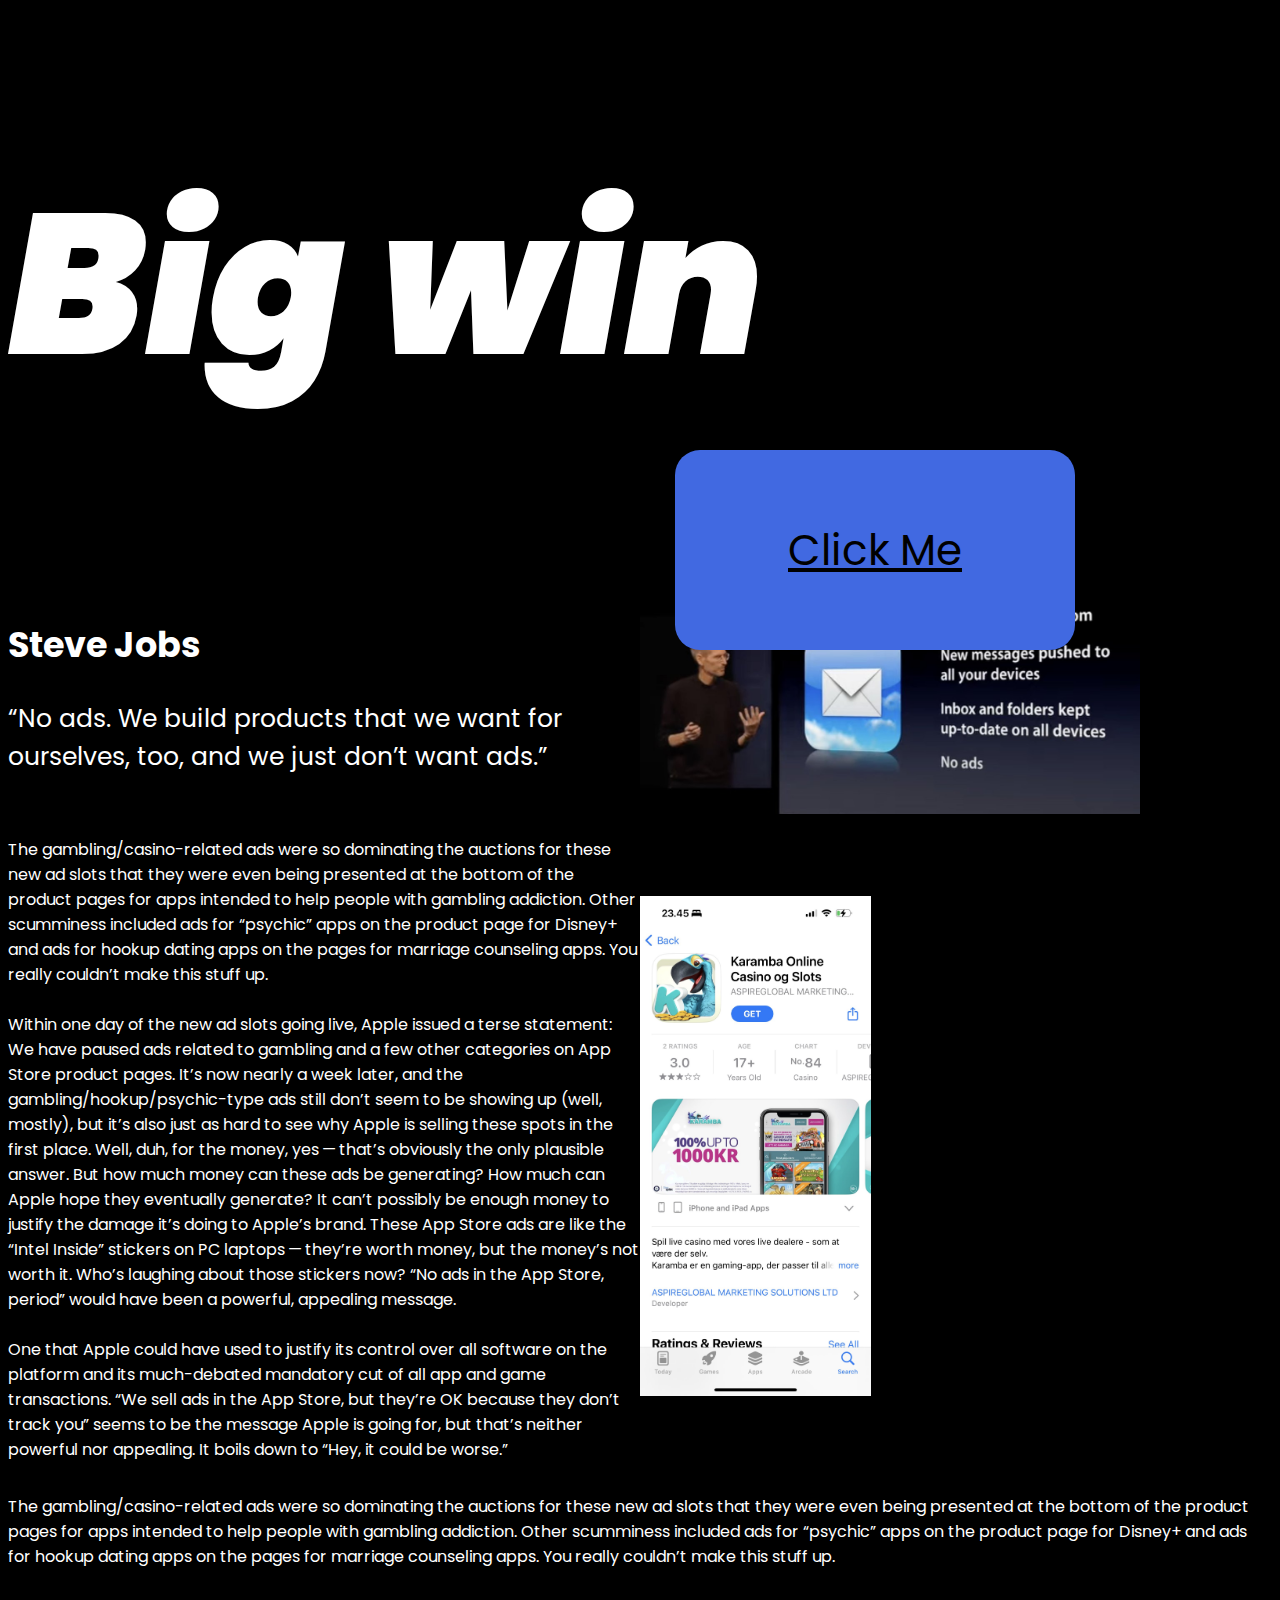
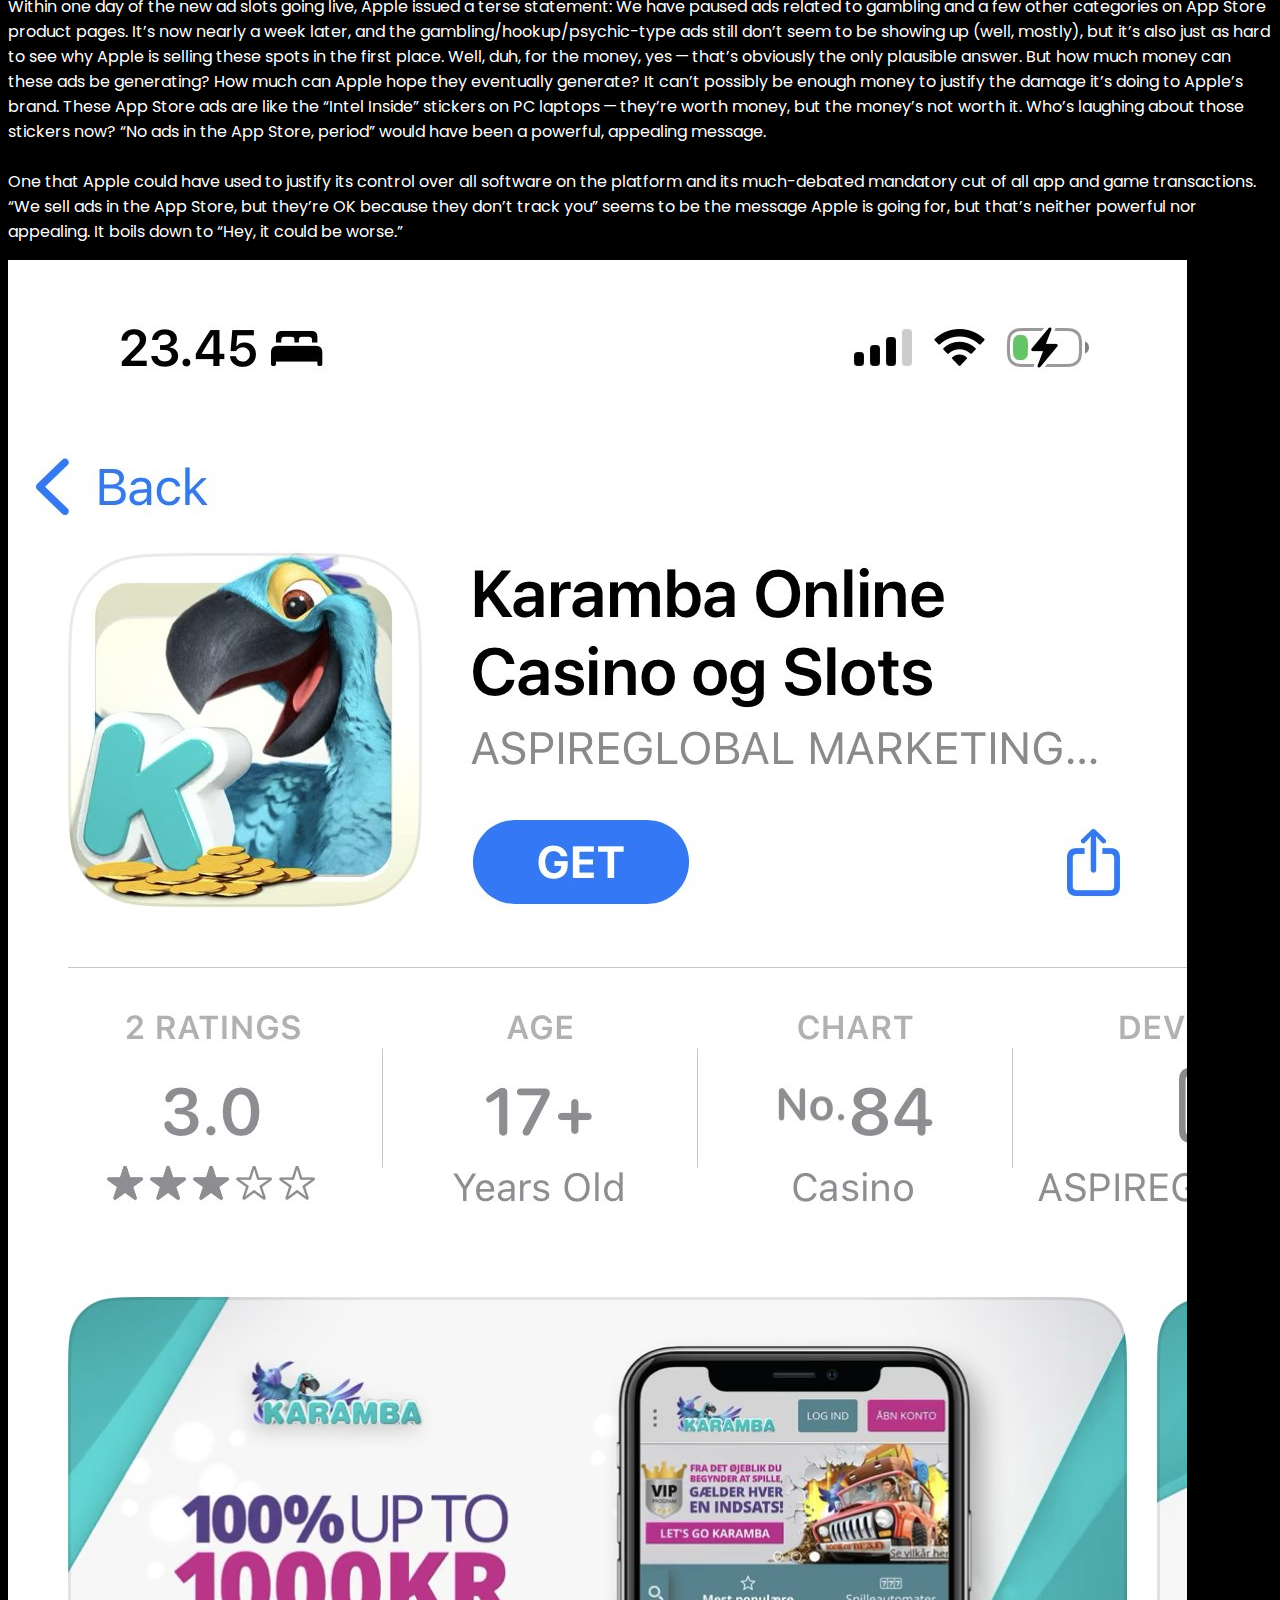
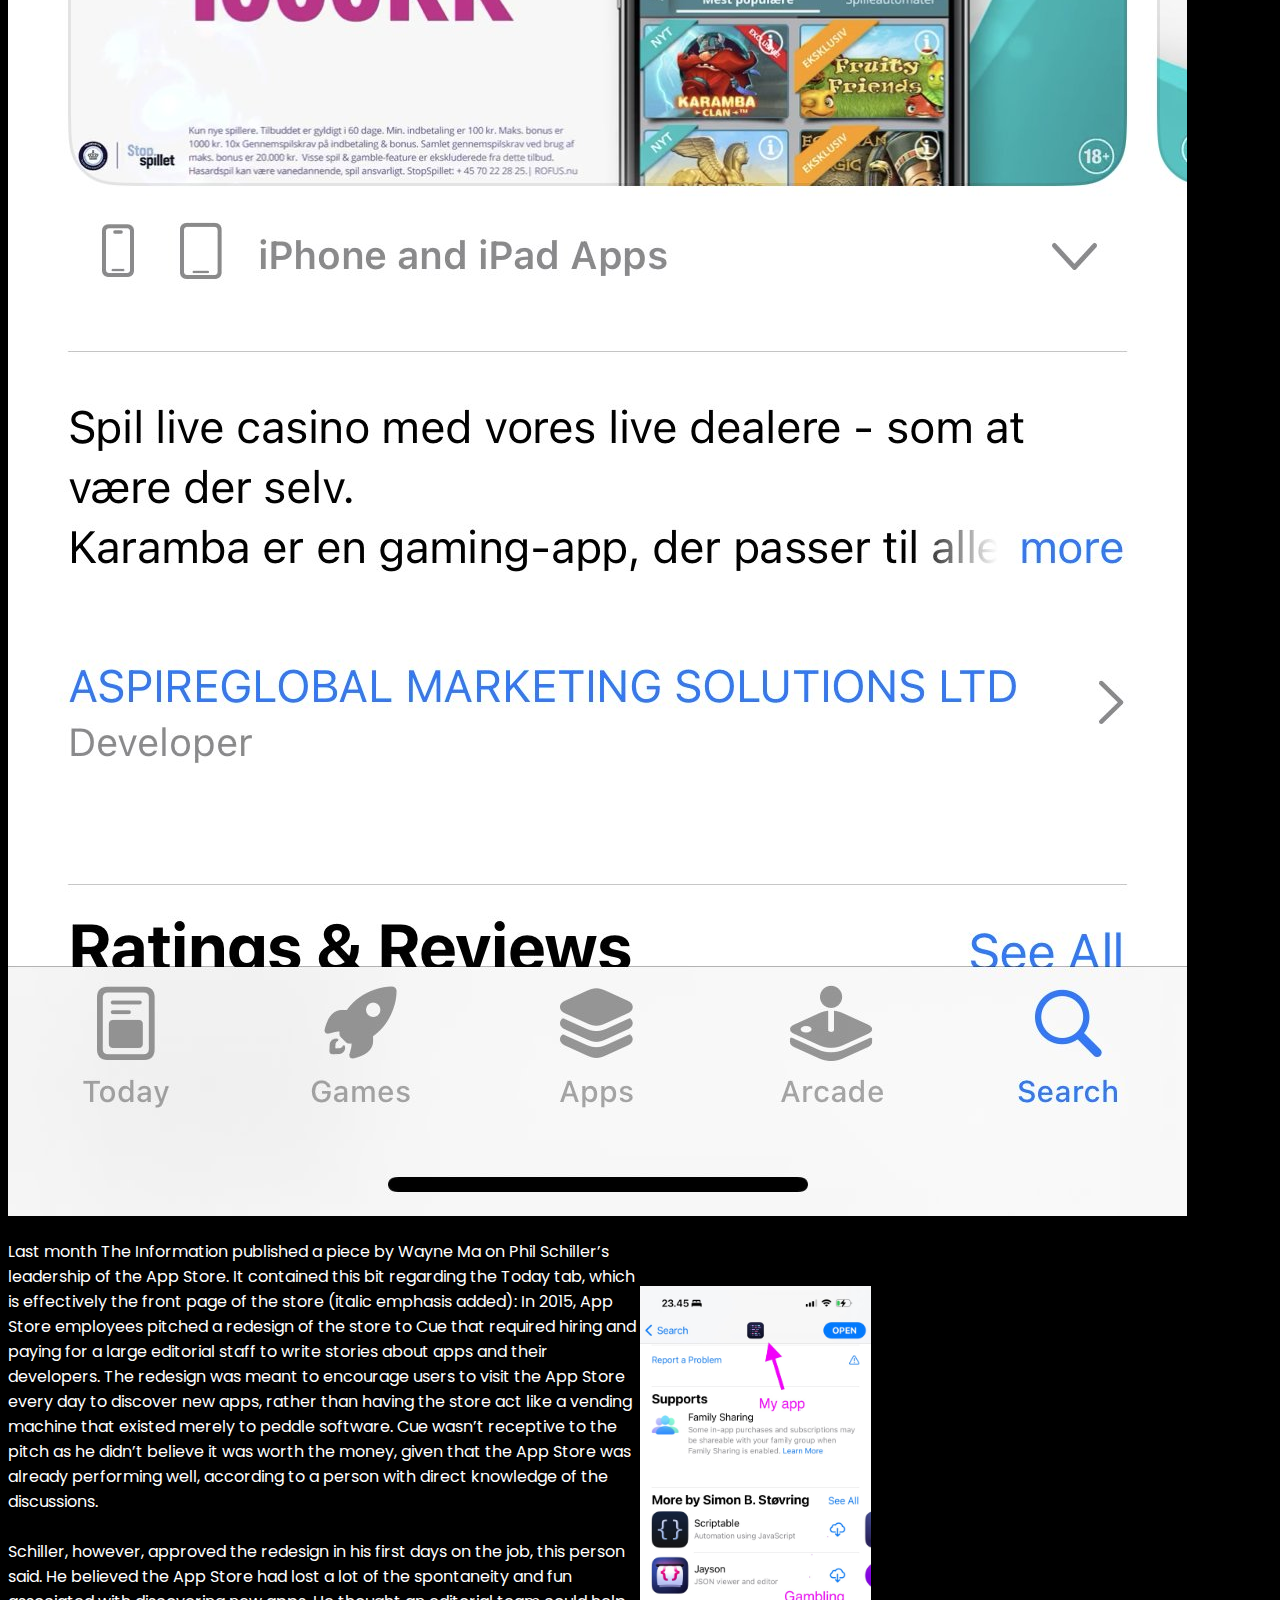
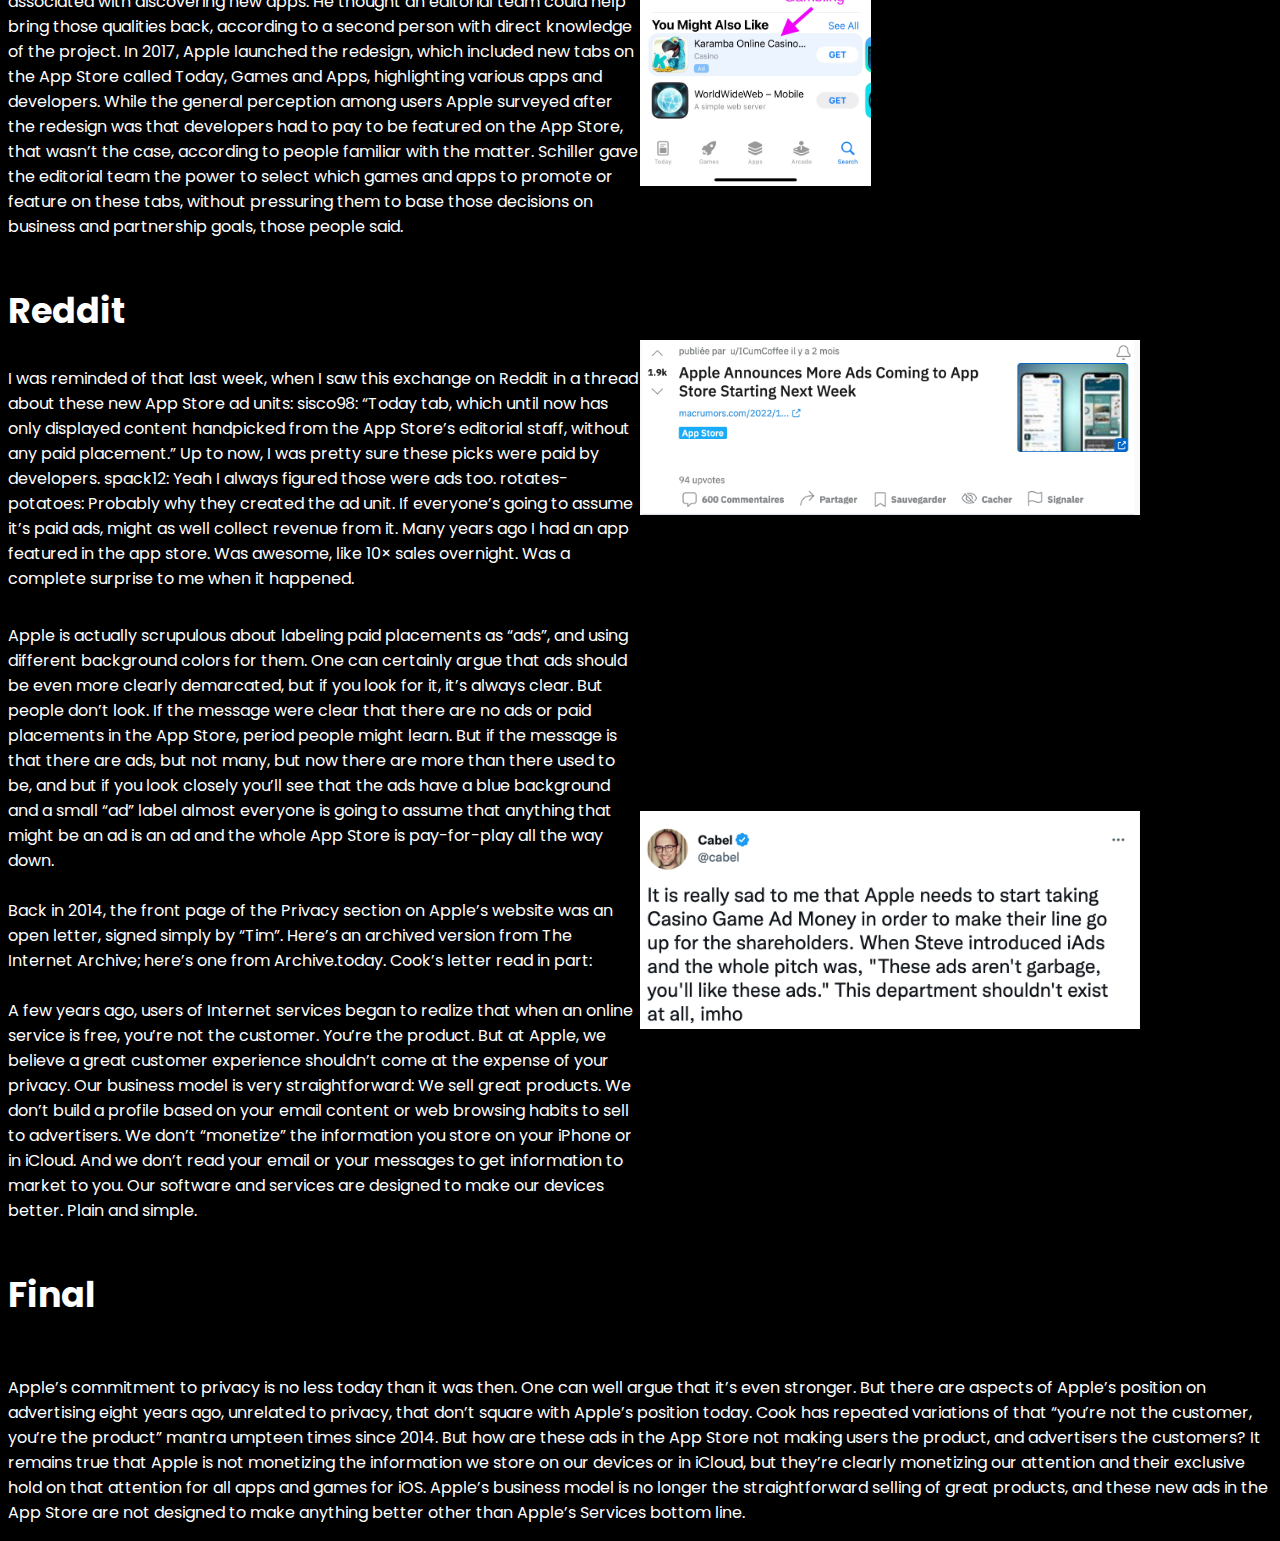
==== commit 8e54d0e4: "pop up fixe" ====
--- a/index.html
+++ b/index.html
@@ -16,9 +16,9 @@
     <header class="titre">
         <h1>Big win</h1>
     </header>
-    <!-- <div class="button">
+    <div class="button">
         <a href="indexbig.html">Click Me</a>
-    </div> -->
+    </div>
 
 
     <section class="imgHoriz">
@@ -40,17 +40,12 @@
             <p>
                 The gambling/casino-related ads were so dominating the auctions for these new ad slots that they were even being presented at the bottom of the product pages for apps intended to help people with gambling addiction. Other scumminess included ads for “psychic”
                 apps on the product page for Disney+ and ads for hookup dating apps on the pages for marriage counseling apps. You really couldn’t make this stuff up.
-            </p>
-
-
-            <p>
+                <br><br>
                 Within one day of the new ad slots going live, Apple issued a terse statement: We have paused ads related to gambling and a few other categories on App Store product pages. It’s now nearly a week later, and the gambling/hookup/psychic-type ads still don’t
                 seem to be showing up (well, mostly), but it’s also just as hard to see why Apple is selling these spots in the first place. Well, duh, for the money, yes — that’s obviously the only plausible answer. But how much money can these ads be
                 generating? How much can Apple hope they eventually generate? It can’t possibly be enough money to justify the damage it’s doing to Apple’s brand. These App Store ads are like the “Intel Inside” stickers on PC laptops — they’re worth money,
                 but the money’s not worth it. Who’s laughing about those stickers now? “No ads in the App Store, period” would have been a powerful, appealing message.
-            </p>
-
-            <p>
+                <br><br>
                 One that Apple could have used to justify its control over all software on the platform and its much-debated mandatory cut of all app and game transactions. “We sell ads in the App Store, but they’re OK because they don’t track you” seems to be the message
                 Apple is going for, but that’s neither powerful nor appealing. It boils down to “Hey, it could be worse.”
             </p>
@@ -87,8 +82,7 @@
                 pitched a redesign of the store to Cue that required hiring and paying for a large editorial staff to write stories about apps and their developers. The redesign was meant to encourage users to visit the App Store every day to discover
                 new apps, rather than having the store act like a vending machine that existed merely to peddle software. Cue wasn’t receptive to the pitch as he didn’t believe it was worth the money, given that the App Store was already performing well,
                 according to a person with direct knowledge of the discussions.
-            </p>
-            <p>
+                <br><br> 
                 Schiller, however, approved the redesign in his first days on the job, this person said. He believed the App Store had lost a lot of the spontaneity and fun associated with discovering new apps. He thought an editorial team could help bring those qualities
                 back, according to a second person with direct knowledge of the project. In 2017, Apple launched the redesign, which included new tabs on the App Store called Today, Games and Apps, highlighting various apps and developers. While the general
                 perception among users Apple surveyed after the redesign was that developers had to pay to be featured on the App Store, that wasn’t the case, according to people familiar with the matter. Schiller gave the editorial team the power to
@@ -109,7 +103,9 @@
                 revenue from it. Many years ago I had an app featured in the app store. Was awesome, like 10× sales overnight. Was a complete surprise to me when it happened.
             </p>
         </div>
-        <div><img src="links/screen reddit.png" class="screen" alt="bubble" width="900px" /></div>
+        <div>
+            <img src="links/screen reddit.png" class="screen" alt="bubble" width="900px" />
+        </div>
     </section>
 
     <section class="imgHoriz">
@@ -117,15 +113,13 @@
             <p>Apple is actually scrupulous about labeling paid placements as “ads”, and using different background colors for them. One can certainly argue that ads should be even more clearly demarcated, but if you look for it, it’s always clear. But people
                 don’t look. If the message were clear that there are no ads or paid placements in the App Store, period people might learn. But if the message is that there are ads, but not many, but now there are more than there used to be, and but if
                 you look closely you’ll see that the ads have a blue background and a small “ad” label almost everyone is going to assume that anything that might be an ad is an ad and the whole App Store is pay-for-play all the way down.
-            </p>
-
-
-            <p>Back in 2014, the front page of the Privacy section on Apple’s website was an open letter, signed simply by “Tim”. Here’s an archived version from The Internet Archive; here’s one from Archive.today. Cook’s letter read in part:
+                <br><br>
+                Back in 2014, the front page of the Privacy section on Apple’s website was an open letter, signed simply by “Tim”. Here’s an archived version from The Internet Archive; here’s one from Archive.today. Cook’s letter read in part:
                 <br />
                 <br /> A few years ago, users of Internet services began to realize that when an online service is free, you’re not the customer. You’re the product. But at Apple, we believe a great customer experience shouldn’t come at the expense of
                 your privacy. Our business model is very straightforward: We sell great products. We don’t build a profile based on your email content or web browsing habits to sell to advertisers. We don’t “monetize” the information you store on your
                 iPhone or in iCloud. And we don’t read your email or your messages to get information to market to you. Our software and services are designed to make our devices better. Plain and simple.
-                <br /></p>
+                </p>
         </div>
         <div>
             <img src="links/screen.png" class="screen" alt="bubble" />
--- a/style.css
+++ b/style.css
@@ -91,21 +91,4 @@
 .clicked button {
     visibility: hidden;
     opacity: 0;
-}
-
-.BigBox {
-    background-color: red;
-    display: flex;
-}
-
-.smallBox {
-    display: flex;
-}
-
-.lennyImg {
-    width: 30vh;
-}
-
-.textLenny {
-    width: 50%;
 }